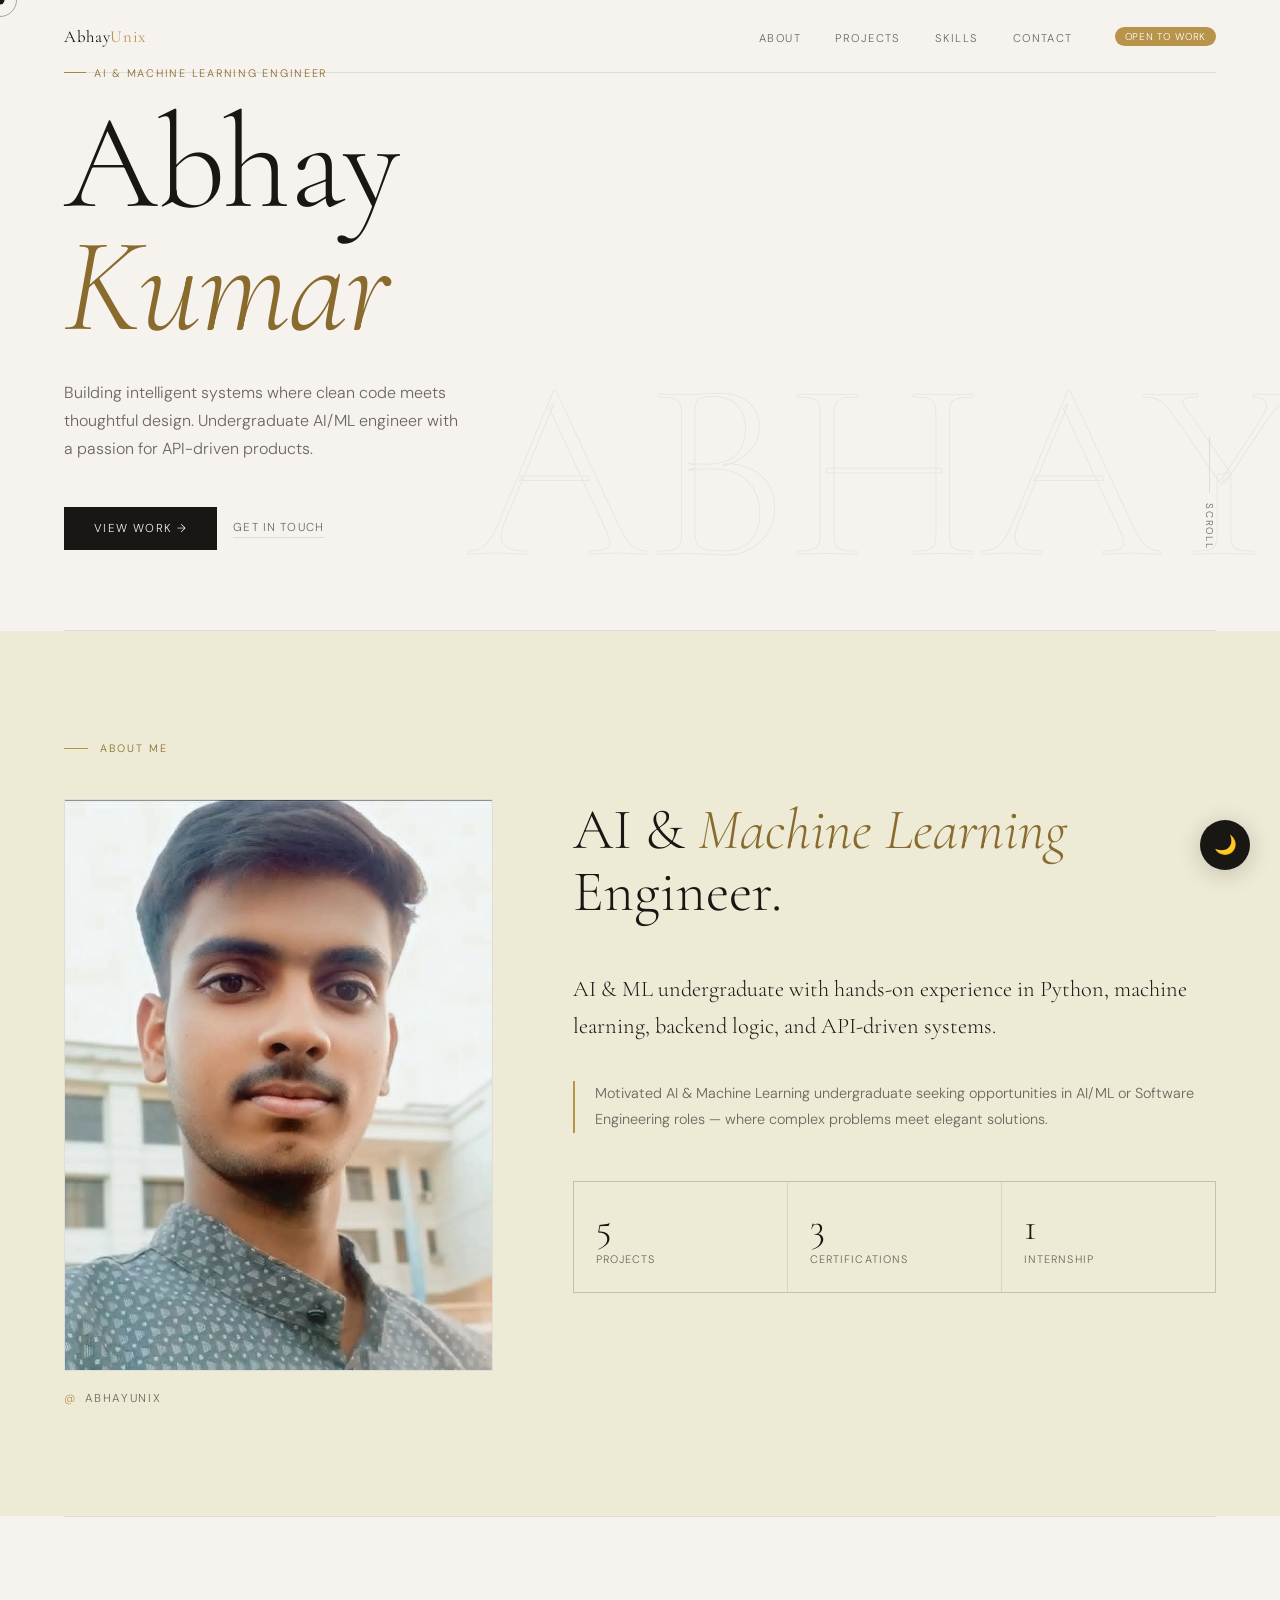
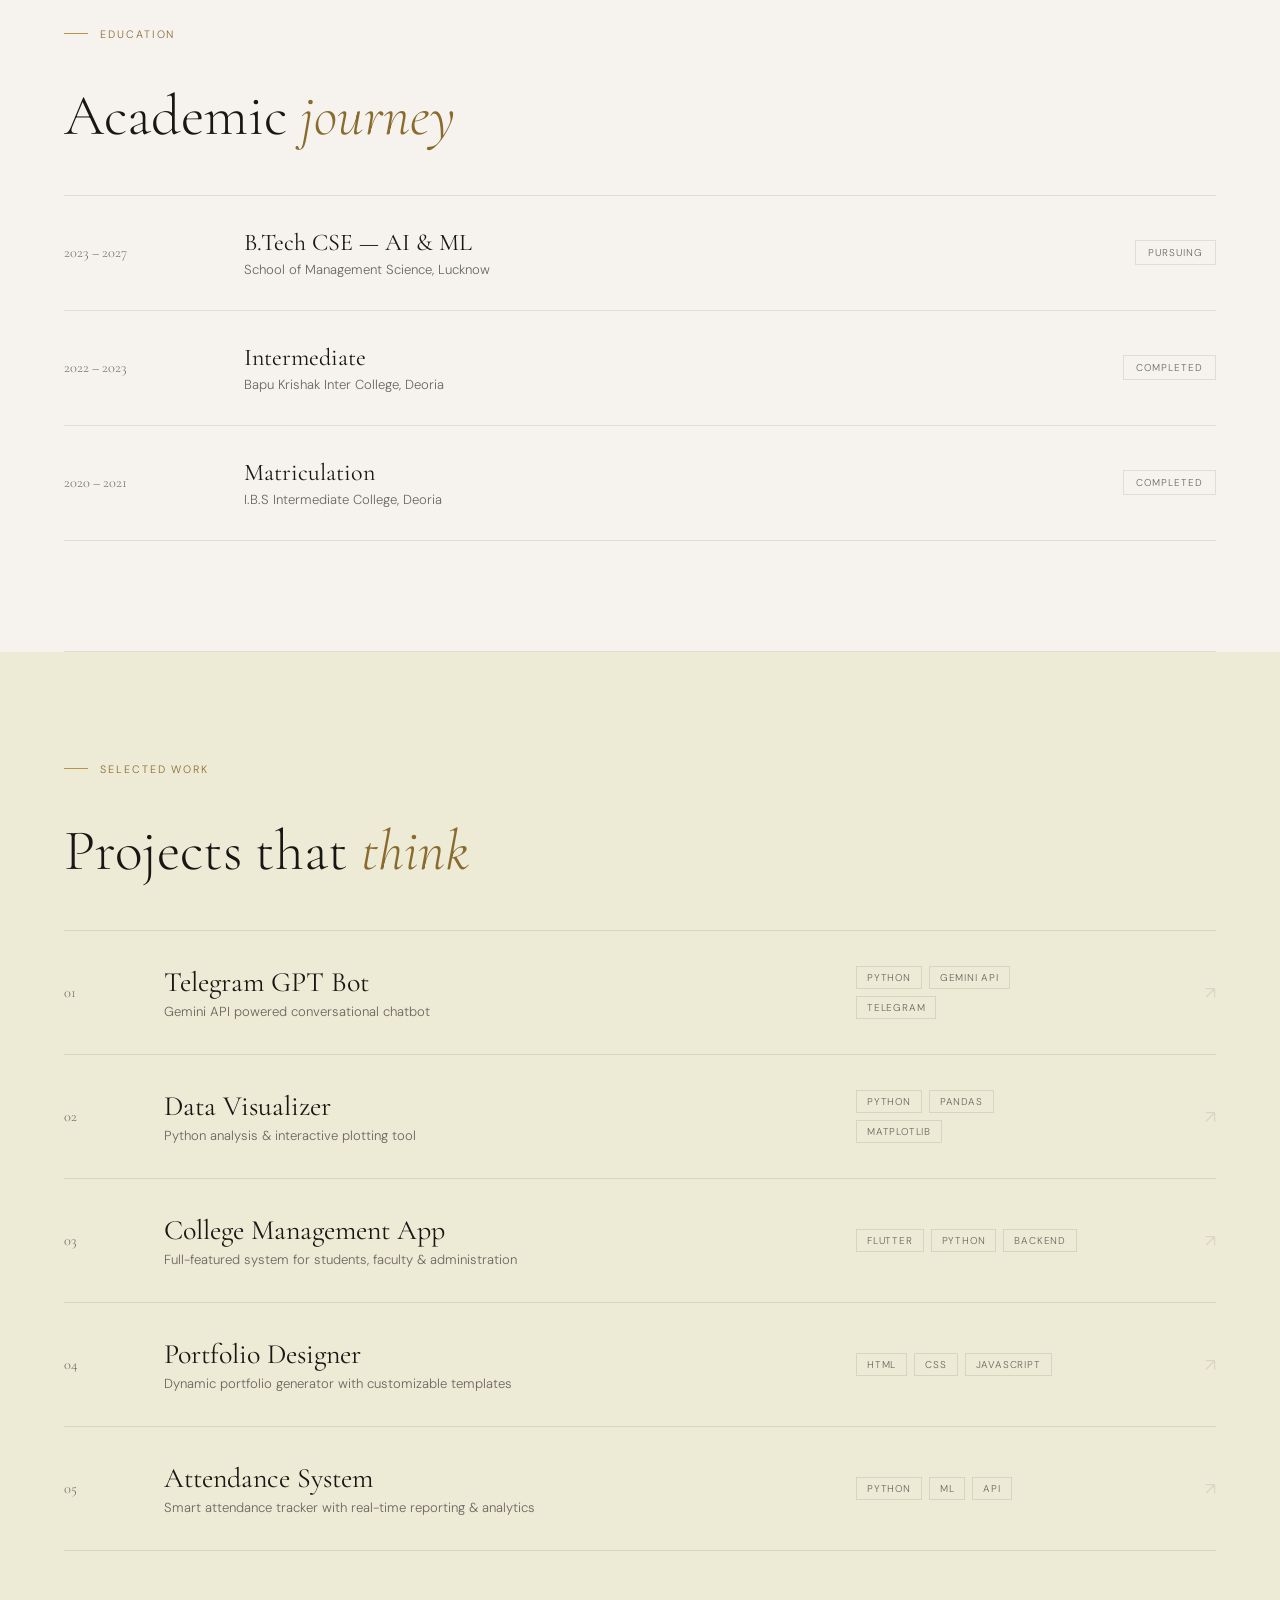
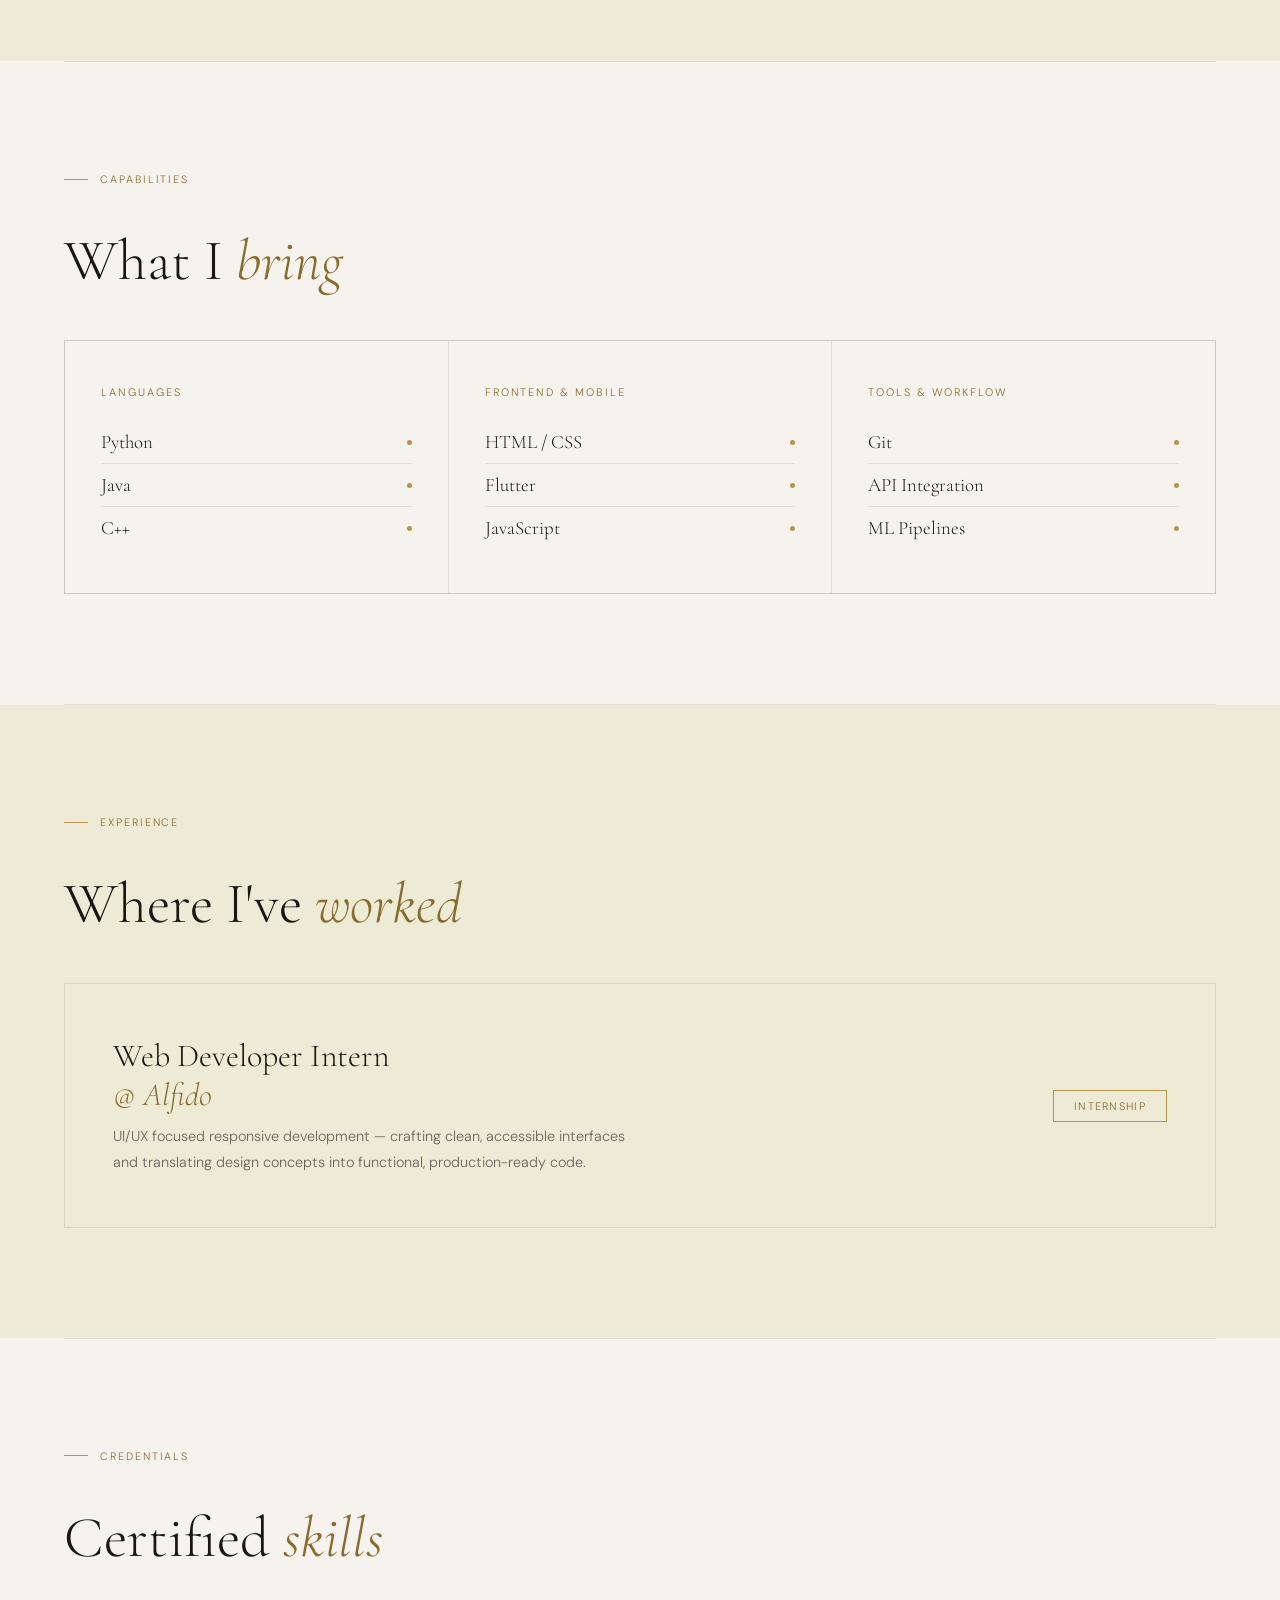
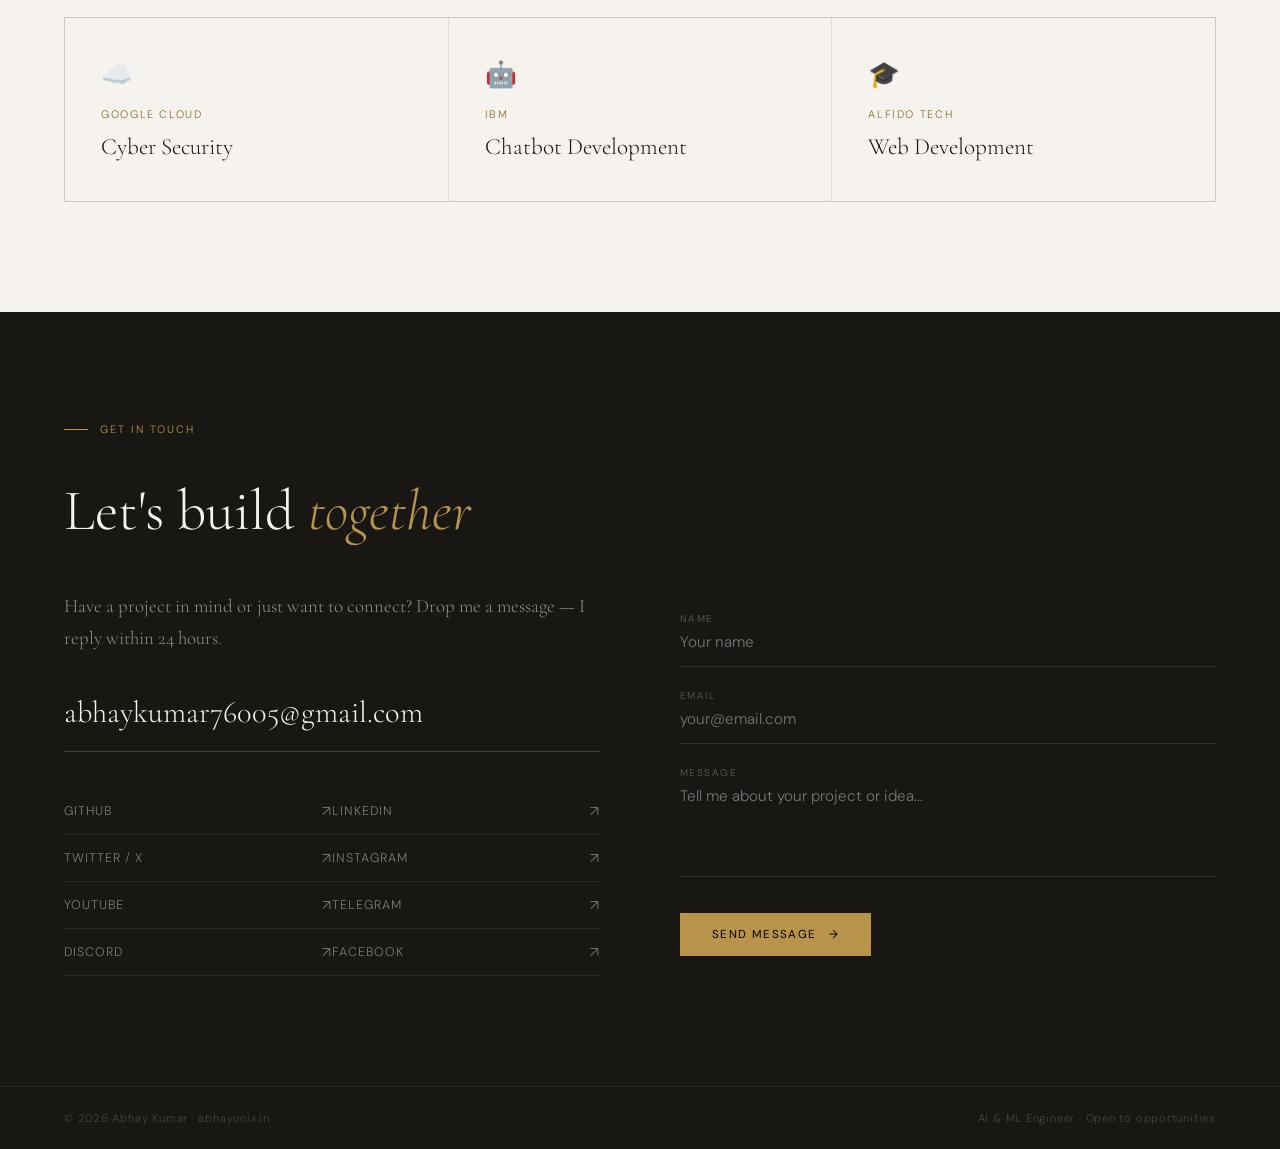
==== index.html @ 1a9608fd "Reduce hero section height from 100vh to 70vh" ====
<!DOCTYPE html>
<html lang="en">
<head>
  <meta charset="UTF-8" />
  <meta name="viewport" content="width=device-width, initial-scale=1.0"/>

  <!-- ── PRIMARY SEO ── -->
  <title>Abhayunix | Abhay Kumar – AI & Machine Learning Engineer</title>
  <meta name="description" content="Abhayunix is the official portfolio of Abhay Kumar, an AI & Machine Learning Engineer. Explore projects, skills, certifications, and social profiles." />
  <meta name="keywords" content="Abhayunix, Abhay Kumar, AI Engineer, Machine Learning, Portfolio, Developer, Python, Flutter, SMS Lucknow" />
  <meta name="author" content="Abhay Kumar" />
  <link rel="canonical" href="https://abhayunix.in/" />
  <meta name="robots" content="index, follow" />

  <!-- ── OPEN GRAPH ── -->
  <meta property="og:title" content="Abhayunix | Abhay Kumar – AI & ML Engineer" />
  <meta property="og:description" content="Official portfolio of Abhay Kumar (abhayunix) — AI & ML undergraduate building intelligent, API-driven systems." />
  <meta property="og:url" content="https://abhayunix.in/" />
  <meta property="og:type" content="website" />
  <meta property="og:image" content="https://abhayunix.in/abhayunix.jpg" />
  <meta property="og:image:alt" content="Abhay Kumar – AI & ML Engineer" />
  <meta property="og:site_name" content="Abhayunix" />
  <meta property="og:locale" content="en_IN" />

  <!-- ── TWITTER CARD ── -->
  <meta name="twitter:card" content="summary_large_image" />
  <meta name="twitter:site" content="@abhayunix" />
  <meta name="twitter:creator" content="@abhayunix" />
  <meta name="twitter:title" content="Abhayunix | Abhay Kumar – AI & ML Engineer" />
  <meta name="twitter:description" content="AI & Machine Learning Engineer | Developer | Student at SMS Lucknow" />
  <meta name="twitter:image" content="https://abhayunix.in/abhayunix.jpg" />

  <!-- ── SCHEMA.ORG ── -->
  <script type="application/ld+json">
  [
    {
      "@context": "https://schema.org",
      "@type": "Person",
      "name": "Abhay Kumar",
      "alternateName": "AbhayUnix",
      "url": "https://abhayunix.in/",
      "image": "https://abhayunix.in/abhayunix.jpg",
      "email": "abhaykumar76005@gmail.com",
      "jobTitle": "AI & Machine Learning Engineer",
      "description": "AI & ML undergraduate with hands-on experience in Python, machine learning, backend logic, and API-driven systems.",
      "alumniOf": {
        "@type": "CollegeOrUniversity",
        "name": "School of Management Sciences, Lucknow",
        "alternateName": "SMS Lucknow"
      },
      "knowsAbout": ["Python", "Machine Learning", "Flutter", "API Integration", "Data Visualization", "Git"],
      "sameAs": [
        "https://github.com/abhayunix",
        "https://www.linkedin.com/in/abhayunix",
        "https://www.instagram.com/abhayunix",
        "https://x.com/abhayunix",
        "https://t.me/abhayunix",
        "https://youtube.com/@abhayunix",
        "https://discord.gg/abhayunix",
        "https://www.facebook.com/abhayunix"
      ]
    },
    {
      "@context": "https://schema.org",
      "@type": "WebSite",
      "name": "Abhayunix",
      "url": "https://abhayunix.in/",
      "description": "Official portfolio of Abhay Kumar — AI & Machine Learning Engineer",
      "author": {
        "@type": "Person",
        "name": "Abhay Kumar"
      }
    }
  ]
  </script>

  <link rel="preconnect" href="https://fonts.googleapis.com">
  <link href="https://fonts.googleapis.com/css2?family=Cormorant+Garamond:ital,wght@0,300;0,400;0,600;1,300;1,400&family=DM+Sans:opsz,wght@9..40,300;9..40,400;9..40,500&display=swap" rel="stylesheet">
    <style>
    *, *::before, *::after { margin: 0; padding: 0; box-sizing: border-box; }

    /* ══════════════════════════════
       LIGHT THEME (default)
    ══════════════════════════════ */
    :root {
      --bg:      #F6F3EF;
      --bg2:     #EDEAD5;
      --ink:     #191714;
      --soft:    #6B6660;
      --accent:  #B8934A;
      --accent2: #8A6B2E;
      --line:    rgba(25,23,20,0.1);
      --serif:   'Cormorant Garamond', Georgia, serif;
      --sans:    'DM Sans', sans-serif;
      --nav-scrolled: rgba(246,243,239,.9);
      --contact-bg: #191714;
      --contact-text: #F6F3EF;
      --contact-muted: rgba(246,243,239,.55);
      --contact-border: rgba(246,243,239,.18);
      --contact-social: rgba(246,243,239,.45);
    }

    /* ══════════════════════════════
       DARK THEME
    ══════════════════════════════ */
    body.dark {
      --bg:      #0E0C09;
      --bg2:     #141209;
      --ink:     #F0EAD6;
      --soft:    #8A8070;
      --accent:  #C9A84C;
      --accent2: #E4C26E;
      --line:    rgba(201,168,76,0.13);
      --nav-scrolled: rgba(14,12,9,.92);
      --contact-bg: #0A0906;
      --contact-text: #F0EAD6;
      --contact-muted: rgba(240,234,214,.5);
      --contact-border: rgba(201,168,76,.2);
      --contact-social: rgba(240,234,214,.4);
    }

    html { scroll-behavior: smooth; }
    body {
      background: var(--bg);
      color: var(--ink);
      font-family: var(--sans);
      font-weight: 300;
      overflow-x: hidden;
      cursor: none;
      transition: background .5s, color .4s;
    }

    /* ── CURSOR ── */
    #cur  { position:fixed; width:9px; height:9px; background:var(--ink); border-radius:50%; pointer-events:none; z-index:9999; transform:translate(-50%,-50%); transition:width .25s,height .25s,background .25s; }
    #curR { position:fixed; width:34px; height:34px; border:1px solid var(--ink); border-radius:50%; pointer-events:none; z-index:9998; transform:translate(-50%,-50%); transition:width .2s,height .2s,opacity .2s,border-color .2s; opacity:.35; }
    #cur.h  { width:5px; height:5px; background:var(--accent); }
    #curR.h { width:50px; height:50px; opacity:.15; border-color:var(--accent); }

    /* ── THEME TOGGLE ── */
    #theme-btn {
      position: fixed; bottom: 30px; right: 30px; z-index: 1000;
      width: 50px; height: 50px; border-radius: 50%;
      background: var(--ink); color: var(--bg);
      border: none; cursor: none;
      display: flex; align-items: center; justify-content: center;
      font-size: 1.15rem;
      box-shadow: 0 4px 24px rgba(0,0,0,.18);
      transition: background .4s, color .4s, transform .2s;
    }
    #theme-btn:hover { transform: scale(1.12); }

    /* ── NAV ── */
    nav {
      position: fixed; inset: 0 0 auto 0; z-index: 200;
      display: flex; justify-content: space-between; align-items: center;
      padding: 26px 64px;
      transition: background .3s, backdrop-filter .3s;
    }
    nav.scrolled { background: var(--nav-scrolled); backdrop-filter: blur(14px); }
    nav::after { content:''; position:absolute; bottom:0; left:64px; right:64px; height:1px; background:var(--line); transition: background .4s; }
    .nav-logo { font-family:var(--serif); font-size:1.05rem; font-weight:400; letter-spacing:.04em; text-decoration:none; color:var(--ink); transition: color .4s; }
    .nav-logo span { color:var(--accent); }
    .nav-links { display:flex; gap:34px; list-style:none; align-items:center; }
    .nav-links a { font-size:.7rem; letter-spacing:.13em; text-transform:uppercase; text-decoration:none; color:var(--soft); transition:color .2s; }
    .nav-links a:hover { color:var(--ink); }
    .nav-badge { font-size:.62rem; background:var(--accent); color:#fff; padding:3px 10px; border-radius:20px; letter-spacing:.06em; text-transform:uppercase; margin-left:8px; }

    /* ── HERO ── */
    #hero {
      min-height: 70vh;
      display: flex; flex-direction: column; justify-content: flex-end;
      padding: 0 64px 80px;
      position: relative; overflow: hidden;
    }
    .hero-bg-text {
      position: absolute; right: -20px; bottom: 30px;
      font-family: var(--serif); font-size: clamp(8rem, 20vw, 18rem);
      font-weight: 300; color: transparent;
      -webkit-text-stroke: 1px rgba(25,23,20,.05);
      pointer-events: none; user-select: none; line-height: 1; white-space: nowrap;
      transition: -webkit-text-stroke-color .4s;
    }
    body.dark .hero-bg-text { -webkit-text-stroke: 1px rgba(201,168,76,.07); }
    .hero-chip {
      display: inline-flex; align-items: center; gap: 8px;
      font-size: .68rem; letter-spacing: .16em; text-transform: uppercase;
      color: var(--accent2); margin-bottom: 22px;
      opacity:0; animation: up .7s .1s forwards;
    }
    .hero-chip::before { content:''; width:22px; height:1px; background:var(--accent); }
    h1.hero-name {
      font-family: var(--serif);
      font-size: clamp(4rem, 10.5vw, 9.5rem);
      font-weight: 300; line-height: .92; letter-spacing: -.01em;
      opacity:0; animation: up 1s .3s forwards;
    }
    h1.hero-name em { font-style:italic; color:var(--accent2); }
    .hero-sub {
      margin-top: 30px; font-size: 1rem; color: var(--soft);
      max-width: 400px; line-height: 1.75;
      opacity:0; animation: up .8s .6s forwards;
    }
    .hero-cta {
      margin-top: 44px; display:flex; gap:16px; align-items:center;
      opacity:0; animation: up .8s .8s forwards;
    }
    .btn-primary {
      display:inline-flex; align-items:center; gap:10px;
      background:var(--ink); color:var(--bg);
      font-family:var(--sans); font-size:.72rem; letter-spacing:.12em; text-transform:uppercase;
      padding:14px 30px; text-decoration:none; cursor:none;
      transition:background .25s, color .4s;
    }
    .btn-primary:hover { background:var(--accent2); color:#fff; }
    .btn-ghost {
      font-size:.72rem; letter-spacing:.1em; text-transform:uppercase;
      text-decoration:none; color:var(--soft); border-bottom:1px solid var(--line);
      padding-bottom:2px; cursor:none; transition:color .2s, border-color .2s;
    }
    .btn-ghost:hover { color:var(--ink); border-color:var(--ink); }
    .hero-scroll {
      position:absolute; right:64px; bottom:80px;
      display:flex; flex-direction:column; align-items:center; gap:10px;
      opacity:0; animation: up .7s 1.1s forwards;
    }
    .hero-scroll span { font-size:.62rem; letter-spacing:.18em; text-transform:uppercase; color:var(--soft); writing-mode:vertical-rl; }
    .sline { width:1px; height:56px; background:var(--line); position:relative; overflow:hidden; }
    .sline::after { content:''; position:absolute; top:-100%; left:0; width:1px; height:100%; background:var(--accent); animation: drop 1.8s 1.4s ease-in-out infinite; }

    @keyframes drop { 0%{top:-100%} 100%{top:100%} }
    @keyframes up { from{opacity:0;transform:translateY(22px)} to{opacity:1;transform:translateY(0)} }

    /* ── SECTION BASE ── */
    section { padding: 110px 64px; transition: background .5s; }
    .divider { height:1px; background:var(--line); margin:0 64px; transition: background .4s; }
    .stag {
      font-size:.67rem; letter-spacing:.18em; text-transform:uppercase;
      color:var(--accent2); margin-bottom:44px;
      display:flex; align-items:center; gap:12px;
    }
    .stag::before { content:''; width:24px; height:1px; background:var(--accent); flex-shrink:0; }
    .sh {
      font-family:var(--serif);
      font-size:clamp(2.4rem,4.5vw,3.8rem);
      font-weight:300; line-height:1.08; margin-bottom:48px;
    }
    .sh em { font-style:italic; color:var(--accent2); }

    /* ── ABOUT ── */
    #about { background:var(--bg2); }
    .about-grid { display:grid; grid-template-columns:1fr 1.5fr; gap:80px; align-items:start; }
    .about-left { position:sticky; top:110px; }
    .avatar-box {
      width:100%; aspect-ratio:3/4;
      background:var(--bg); border:1px solid var(--line);
      display:flex; align-items:center; justify-content:center; flex-direction:column; gap:10px;
      position:relative; overflow:hidden; transition: background .5s, border-color .4s;
    }
    .avatar-box img { width:100%; height:100%; object-fit:cover; position:absolute; inset:0; }
    .avatar-init { font-family:var(--serif); font-size:5.5rem; font-weight:300; color:var(--accent); line-height:1; }
    .avatar-hint { font-size:.62rem; letter-spacing:.1em; text-transform:uppercase; color:var(--soft); }
    .about-handle { margin-top:20px; font-size:.72rem; letter-spacing:.14em; text-transform:uppercase; color:var(--soft); display:flex; align-items:center; gap:8px; }
    .about-handle::before { content:'@'; color:var(--accent); }
    .about-bio { font-family:var(--serif); font-size:1.4rem; font-weight:300; line-height:1.65; margin-bottom:36px; }
    .about-obj { font-size:.9rem; line-height:1.8; color:var(--soft); margin-bottom:48px; border-left:2px solid var(--accent); padding-left:20px; }
    .about-stats { display:grid; grid-template-columns:repeat(3,1fr); gap:1px; background:var(--line); border:1px solid var(--line); }
    .stat { background:var(--bg2); padding:26px 22px; transition: background .5s; }
    .stat-n { font-family:var(--serif); font-size:2.4rem; font-weight:300; line-height:1; }
    .stat-l { font-size:.68rem; letter-spacing:.1em; text-transform:uppercase; color:var(--soft); margin-top:5px; }

    /* ── EDUCATION ── */
    #education { background:var(--bg); }
    .edu-list { display:flex; flex-direction:column; }
    .edu-item { display:grid; grid-template-columns:140px 1fr auto; gap:40px; padding:32px 0; border-bottom:1px solid var(--line); align-items:center; }
    .edu-item:first-child { border-top:1px solid var(--line); }
    .edu-year { font-family:var(--serif); font-size:.9rem; color:var(--soft); }
    .edu-name { font-family:var(--serif); font-size:1.5rem; font-weight:400; }
    .edu-inst { font-size:.82rem; color:var(--soft); margin-top:4px; }
    .edu-badge { font-size:.62rem; letter-spacing:.1em; text-transform:uppercase; border:1px solid var(--line); padding:5px 12px; color:var(--soft); white-space:nowrap; }

    /* ── PROJECTS ── */
    #projects { background:var(--bg2); }
    .proj-list { display:flex; flex-direction:column; }
    .proj-item {
      display:grid; grid-template-columns:60px 1fr 230px 90px;
      gap:40px; padding:34px 0; border-bottom:1px solid var(--line);
      align-items:center; text-decoration:none; color:var(--ink); cursor:none;
      transition: color .4s;
    }
    .proj-item:first-child { border-top:1px solid var(--line); }
    .proj-num { font-family:var(--serif); font-size:.9rem; color:var(--soft); }
    .proj-name { font-family:var(--serif); font-size:1.75rem; font-weight:400; transition:color .2s; }
    .proj-desc { font-size:.82rem; color:var(--soft); margin-top:4px; }
    .proj-tags { display:flex; gap:7px; flex-wrap:wrap; }
    .ptag { font-size:.62rem; letter-spacing:.08em; text-transform:uppercase; border:1px solid var(--line); padding:4px 10px; color:var(--soft); transition: border-color .4s; }
    .proj-arrow { text-align:right; font-size:1.1rem; color:var(--line); transition:color .25s, transform .25s; }
    .proj-item:hover .proj-name { color:var(--accent2); }
    .proj-item:hover .proj-arrow { color:var(--accent); transform:translate(4px,-4px); }

    /* ── SKILLS ── */
    #skills { background:var(--bg); }
    .skills-wrap { display:grid; grid-template-columns:repeat(3,1fr); gap:1px; background:var(--line); border:1px solid var(--line); }
    .sg { background:var(--bg); padding:44px 36px; transition: background .5s; }
    .sg-title { font-size:.68rem; letter-spacing:.18em; text-transform:uppercase; color:var(--accent2); margin-bottom:22px; }
    .sg-list { list-style:none; }
    .sg-list li { font-family:var(--serif); font-size:1.18rem; font-weight:300; padding:10px 0; border-bottom:1px solid var(--line); display:flex; justify-content:space-between; align-items:center; transition:color .2s; }
    .sg-list li:last-child { border-bottom:none; }
    .sg-list li:hover { color:var(--accent2); }
    .dot { width:5px; height:5px; background:var(--accent); border-radius:50%; flex-shrink:0; }

    /* ── INTERNSHIP ── */
    #internship { background:var(--bg2); }
    .intern-card { border:1px solid var(--line); padding:52px 48px; display:grid; grid-template-columns:1fr auto; gap:40px; align-items:center; transition: border-color .4s; }
    .intern-role { font-family:var(--serif); font-size:2rem; font-weight:300; margin-bottom:10px; }
    .intern-role em { font-style:italic; color:var(--accent2); }
    .intern-desc { font-size:.9rem; color:var(--soft); line-height:1.75; max-width:520px; }
    .intern-tag { font-size:.68rem; letter-spacing:.12em; text-transform:uppercase; border:1px solid var(--accent); color:var(--accent2); padding:8px 20px; white-space:nowrap; }

    /* ── CERTIFICATIONS ── */
    #certs { background:var(--bg); }
    .certs-grid { display:grid; grid-template-columns:repeat(3,1fr); gap:1px; background:var(--line); border:1px solid var(--line); }
    .cert-card { background:var(--bg); padding:40px 36px; transition: background .5s; }
    .cert-issuer { font-size:.68rem; letter-spacing:.15em; text-transform:uppercase; color:var(--accent2); margin-bottom:12px; }
    .cert-title { font-family:var(--serif); font-size:1.45rem; font-weight:300; }
    .cert-icon { font-size:1.6rem; margin-bottom:16px; }

    /* ── CONTACT ── */
    #contact { background:var(--contact-bg); color:var(--contact-text); transition: background .5s; }
    #contact .stag { color:var(--accent); }
    #contact .stag::before { background:var(--accent); }
    #contact .sh { color:var(--contact-text); }
    #contact .sh em { color:var(--accent); }
    .contact-grid { display:grid; grid-template-columns:1fr 1fr; gap:80px; align-items:start; }
    .contact-intro { font-family:var(--serif); font-size:1.18rem; font-weight:300; line-height:1.7; color:var(--contact-muted); margin-bottom:40px; }
    .contact-email { font-family:var(--serif); font-size:clamp(1.2rem,2.5vw,1.9rem); font-weight:300; color:var(--contact-text); text-decoration:none; display:block; border-bottom:1px solid var(--contact-border); padding-bottom:20px; margin-bottom:36px; transition:color .2s; }
    .contact-email:hover { color:var(--accent); }
    .socials-grid { display:grid; grid-template-columns:1fr 1fr; gap:0; }
    .social-link { display:flex; align-items:center; justify-content:space-between; padding:14px 0; border-bottom:1px solid rgba(255,255,255,.07); text-decoration:none; color:var(--contact-social); font-size:.78rem; letter-spacing:.08em; text-transform:uppercase; transition:color .2s; cursor:none; }
    .social-link:hover { color:var(--accent); }
    .social-link span { font-size:.9rem; }
    .contact-form { display:flex; flex-direction:column; }
    .ff { display:flex; flex-direction:column; border-bottom:1px solid rgba(255,255,255,.1); }
    .ff label { font-size:.62rem; letter-spacing:.15em; text-transform:uppercase; color:rgba(255,255,255,.3); padding-top:22px; margin-bottom:7px; }
    .ff input,.ff textarea { background:transparent; border:none; outline:none; color:var(--contact-text); font-family:var(--sans); font-size:.95rem; font-weight:300; padding-bottom:14px; resize:none; }
    .ff textarea { min-height:90px; }
    .btn-send { margin-top:36px; align-self:flex-start; display:inline-flex; align-items:center; gap:12px; background:var(--accent); color:#000; border:none; padding:14px 32px; font-family:var(--sans); font-size:.72rem; letter-spacing:.12em; text-transform:uppercase; cursor:none; transition:background .25s; }
    .btn-send:hover { background:var(--accent2); color:#fff; }
    .btn-send .arr { transition:transform .2s; }
    .btn-send:hover .arr { transform:translateX(4px); }

    /* ── FOOTER ── */
    footer { background:var(--contact-bg); color:rgba(255,255,255,.2); padding:24px 64px; display:flex; justify-content:space-between; align-items:center; border-top:1px solid rgba(255,255,255,.06); font-size:.7rem; letter-spacing:.07em; transition: background .5s; }
    footer a { color:inherit; text-decoration:none; }
    footer a:hover { color:var(--accent); }

    /* ── REVEAL ── */
    .rv { opacity:0; transform:translateY(26px); transition:opacity .75s ease, transform .75s ease; }
    .rv.vis { opacity:1; transform:none; }
    .d1{transition-delay:.1s;} .d2{transition-delay:.2s;} .d3{transition-delay:.3s;}

    /* ── RESPONSIVE ── */
    @media(max-width:900px){
      nav,section,.divider,footer{padding-left:24px;padding-right:24px;}
      nav::after{left:24px;right:24px;}
      #hero{padding:0 24px 60px;}
      .hero-scroll{right:24px;}
      .about-grid,.contact-grid{grid-template-columns:1fr;gap:40px;}
      .about-left{position:static;}
      .skills-wrap,.certs-grid{grid-template-columns:1fr;}
      .proj-item{grid-template-columns:40px 1fr;}
      .proj-tags,.proj-arrow{display:none;}
      .edu-item{grid-template-columns:1fr;gap:6px;}
      .edu-badge{display:none;}
      .intern-card{grid-template-columns:1fr;}
      .socials-grid{grid-template-columns:1fr;}
      footer{flex-direction:column;gap:6px;text-align:center;}
      #theme-btn{bottom:16px;right:16px;}
    }
  </style>
</head>
<body>

<div id="cur"></div>
<div id="curR"></div>

<!-- THEME TOGGLE -->
<button id="theme-btn" title="Toggle theme">🌙</button>

<!-- NAV -->
<nav id="nav">
  <a href="#hero" class="nav-logo">Abhay<span>Unix</span></a>
  <ul class="nav-links">
    <li><a href="#about">About</a></li>
    <li><a href="#projects">Projects</a></li>
    <li><a href="#skills">Skills</a></li>
    <li><a href="#contact">Contact</a></li>
    <span class="nav-badge">Open to work</span>
  </ul>
</nav>

<!-- HERO -->
<section id="hero">
  <div class="hero-bg-text">ABHAY</div>
  <p class="hero-chip">AI & Machine Learning Engineer</p>
  <h1 class="hero-name">Abhay<br><em>Kumar</em></h1>
  <p class="hero-sub">Building intelligent systems where clean code meets thoughtful design. Undergraduate AI/ML engineer with a passion for API-driven products.</p>
  <div class="hero-cta">
    <a href="#projects" class="btn-primary">View Work →</a>
    <a href="#contact" class="btn-ghost">Get in touch</a>
  </div>
  <div class="hero-scroll">
    <div class="sline"></div>
    <span>Scroll</span>
  </div>
</section>

<div class="divider"></div>

<!-- ABOUT -->
<section id="about">
  <div class="stag">About me</div>
  <div class="about-grid">
    <div class="about-left rv">
      <div class="avatar-box">
        <img src="abhayunix.jpg" alt="Abhay Kumar" onerror="this.style.display='none'">
        <span class="avatar-init">AK</span>
        <span class="avatar-hint">abhayunix</span>
      </div>
      <p class="about-handle">abhayunix</p>
    </div>
    <div>
      <div class="sh rv">AI & <em>Machine Learning</em> Engineer.</div>
      <p class="about-bio rv d1">AI & ML undergraduate with hands-on experience in Python, machine learning, backend logic, and API-driven systems.</p>
      <p class="about-obj rv d2">Motivated AI & Machine Learning undergraduate seeking opportunities in AI/ML or Software Engineering roles — where complex problems meet elegant solutions.</p>
      <div class="about-stats rv d3">
        <div class="stat"><div class="stat-n">5</div><div class="stat-l">Projects</div></div>
        <div class="stat"><div class="stat-n">3</div><div class="stat-l">Certifications</div></div>
        <div class="stat"><div class="stat-n">1</div><div class="stat-l">Internship</div></div>
      </div>
    </div>
  </div>
</section>

<div class="divider"></div>

<!-- EDUCATION -->
<section id="education">
  <div class="stag rv">Education</div>
  <div class="sh rv">Academic <em>journey</em></div>
  <div class="edu-list">
    <div class="edu-item rv">
      <span class="edu-year">2023 – 2027</span>
      <div><div class="edu-name">B.Tech CSE — AI & ML</div><div class="edu-inst">School of Management Science, Lucknow</div></div>
      <span class="edu-badge">Pursuing</span>
    </div>
    <div class="edu-item rv d1">
      <span class="edu-year">2022 – 2023</span>
      <div><div class="edu-name">Intermediate</div><div class="edu-inst">Bapu Krishak Inter College, Deoria</div></div>
      <span class="edu-badge">Completed</span>
    </div>
    <div class="edu-item rv d2">
      <span class="edu-year">2020 – 2021</span>
      <div><div class="edu-name">Matriculation</div><div class="edu-inst">I.B.S Intermediate College, Deoria</div></div>
      <span class="edu-badge">Completed</span>
    </div>
  </div>
</section>

<div class="divider"></div>

<!-- PROJECTS -->
<section id="projects">
  <div class="stag rv">Selected work</div>
  <div class="sh rv">Projects that <em>think</em></div>
  <div class="proj-list">

    <a href="https://github.com/abhayunix" target="_blank" class="proj-item rv">
      <span class="proj-num">01</span>
      <div>
        <div class="proj-name">Telegram GPT Bot</div>
        <div class="proj-desc">Gemini API powered conversational chatbot</div>
      </div>
      <div class="proj-tags"><span class="ptag">Python</span><span class="ptag">Gemini API</span><span class="ptag">Telegram</span></div>
      <span class="proj-arrow">↗</span>
    </a>

    <a href="https://github.com/abhayunix" target="_blank" class="proj-item rv d1">
      <span class="proj-num">02</span>
      <div>
        <div class="proj-name">Data Visualizer</div>
        <div class="proj-desc">Python analysis & interactive plotting tool</div>
      </div>
      <div class="proj-tags"><span class="ptag">Python</span><span class="ptag">Pandas</span><span class="ptag">Matplotlib</span></div>
      <span class="proj-arrow">↗</span>
    </a>

    <a href="https://github.com/abhayunix" target="_blank" class="proj-item rv d1">
      <span class="proj-num">03</span>
      <div>
        <div class="proj-name">College Management App</div>
        <div class="proj-desc">Full-featured system for students, faculty & administration</div>
      </div>
      <div class="proj-tags"><span class="ptag">Flutter</span><span class="ptag">Python</span><span class="ptag">Backend</span></div>
      <span class="proj-arrow">↗</span>
    </a>

    <a href="https://github.com/abhayunix" target="_blank" class="proj-item rv d2">
      <span class="proj-num">04</span>
      <div>
        <div class="proj-name">Portfolio Designer</div>
        <div class="proj-desc">Dynamic portfolio generator with customizable templates</div>
      </div>
      <div class="proj-tags"><span class="ptag">HTML</span><span class="ptag">CSS</span><span class="ptag">JavaScript</span></div>
      <span class="proj-arrow">↗</span>
    </a>

    <a href="https://github.com/abhayunix" target="_blank" class="proj-item rv d2">
      <span class="proj-num">05</span>
      <div>
        <div class="proj-name">Attendance System</div>
        <div class="proj-desc">Smart attendance tracker with real-time reporting & analytics</div>
      </div>
      <div class="proj-tags"><span class="ptag">Python</span><span class="ptag">ML</span><span class="ptag">API</span></div>
      <span class="proj-arrow">↗</span>
    </a>

  </div>
</section>

<div class="divider"></div>

<!-- SKILLS -->
<section id="skills">
  <div class="stag rv">Capabilities</div>
  <div class="sh rv">What I <em>bring</em></div>
  <div class="skills-wrap">
    <div class="sg rv">
      <div class="sg-title">Languages</div>
      <ul class="sg-list">
        <li>Python <span class="dot"></span></li>
        <li>Java <span class="dot"></span></li>
        <li>C++ <span class="dot"></span></li>
      </ul>
    </div>
    <div class="sg rv d1">
      <div class="sg-title">Frontend & Mobile</div>
      <ul class="sg-list">
        <li>HTML / CSS <span class="dot"></span></li>
        <li>Flutter <span class="dot"></span></li>
        <li>JavaScript <span class="dot"></span></li>
      </ul>
    </div>
    <div class="sg rv d2">
      <div class="sg-title">Tools & Workflow</div>
      <ul class="sg-list">
        <li>Git <span class="dot"></span></li>
        <li>API Integration <span class="dot"></span></li>
        <li>ML Pipelines <span class="dot"></span></li>
      </ul>
    </div>
  </div>
</section>

<div class="divider"></div>

<!-- INTERNSHIP -->
<section id="internship">
  <div class="stag rv">Experience</div>
  <div class="sh rv">Where I've <em>worked</em></div>
  <div class="intern-card rv">
    <div>
      <div class="intern-role">Web Developer Intern<br><em>@ Alfido</em></div>
      <p class="intern-desc">UI/UX focused responsive development — crafting clean, accessible interfaces and translating design concepts into functional, production-ready code.</p>
    </div>
    <div class="intern-tag">Internship</div>
  </div>
</section>

<div class="divider"></div>

<!-- CERTIFICATIONS -->
<section id="certs">
  <div class="stag rv">Credentials</div>
  <div class="sh rv">Certified <em>skills</em></div>
  <div class="certs-grid">
    <div class="cert-card rv">
      <div class="cert-icon">☁️</div>
      <div class="cert-issuer">Google Cloud</div>
      <div class="cert-title">Cyber Security</div>
    </div>
    <div class="cert-card rv d1">
      <div class="cert-icon">🤖</div>
      <div class="cert-issuer">IBM</div>
      <div class="cert-title">Chatbot Development</div>
    </div>
    <div class="cert-card rv d2">
      <div class="cert-icon">🎓</div>
      <div class="cert-issuer">Alfido Tech</div>
      <div class="cert-title">Web Development</div>
    </div>
  </div>
</section>

<!-- CONTACT -->
<section id="contact">
  <div class="stag rv">Get in touch</div>
  <div class="sh rv">Let's build <em>together</em></div>
  <div class="contact-grid">
    <div>
      <p class="contact-intro rv">Have a project in mind or just want to connect? Drop me a message — I reply within 24 hours.</p>
      <a href="mailto:abhaykumar76005@gmail.com" class="contact-email rv d1">abhaykumar76005@gmail.com</a>
      <div class="socials-grid rv d2">
        <a href="https://github.com/abhayunix" target="_blank" class="social-link">GitHub <span>↗</span></a>
        <a href="https://in.linkedin.com/in/abhayunix" target="_blank" class="social-link">LinkedIn <span>↗</span></a>
        <a href="https://x.com/abhayunix" target="_blank" class="social-link">Twitter / X <span>↗</span></a>
        <a href="https://www.instagram.com/abhayunix" target="_blank" class="social-link">Instagram <span>↗</span></a>
        <a href="https://youtube.com/@abhayunix" target="_blank" class="social-link">YouTube <span>↗</span></a>
        <a href="https://t.me/abhayunix" target="_blank" class="social-link">Telegram <span>↗</span></a>
        <a href="https://discord.gg/abhayunix" target="_blank" class="social-link">Discord <span>↗</span></a>
        <a href="https://www.facebook.com/abhayunix" target="_blank" class="social-link">Facebook <span>↗</span></a>
      </div>
    </div>
    <div class="contact-form rv d1">
      <div class="ff"><label>Name</label><input type="text" placeholder="Your name" /></div>
      <div class="ff"><label>Email</label><input type="email" placeholder="your@email.com" /></div>
      <div class="ff"><label>Message</label><textarea placeholder="Tell me about your project or idea..."></textarea></div>
      <button class="btn-send">Send Message <span class="arr">→</span></button>
    </div>
  </div>
</section>

<footer>
  <span>© 2026 Abhay Kumar · <a href="https://abhayunix.in">abhayunix.in</a></span>
  <span>AI & ML Engineer · Open to opportunities</span>
</footer>

<script>
  // Cursor
  const cur = document.getElementById('cur'), curR = document.getElementById('curR');
  document.addEventListener('mousemove', e => {
    cur.style.left = curR.style.left = e.clientX + 'px';
    cur.style.top  = curR.style.top  = e.clientY + 'px';
  });
  document.querySelectorAll('a,button,input,textarea').forEach(el => {
    el.addEventListener('mouseenter', () => { cur.classList.add('h'); curR.classList.add('h'); });
    el.addEventListener('mouseleave', () => { cur.classList.remove('h'); curR.classList.remove('h'); });
  });

  // Theme toggle
  const btn = document.getElementById('theme-btn');
  if (localStorage.getItem('ak-theme') === 'dark') {
    document.body.classList.add('dark');
    btn.textContent = '☀️';
  }
  btn.addEventListener('click', () => {
    const isDark = document.body.classList.toggle('dark');
    btn.textContent = isDark ? '☀️' : '🌙';
    localStorage.setItem('ak-theme', isDark ? 'dark' : 'light');
  });

  // Nav scroll
  const nav = document.getElementById('nav');
  window.addEventListener('scroll', () => nav.classList.toggle('scrolled', scrollY > 70));

  // Scroll reveal
  const obs = new IntersectionObserver(
    entries => entries.forEach(e => { if (e.isIntersecting) e.target.classList.add('vis'); }),
    { threshold: 0.1 }
  );
  document.querySelectorAll('.rv').forEach(el => obs.observe(el));
</script>
</body>
</html>
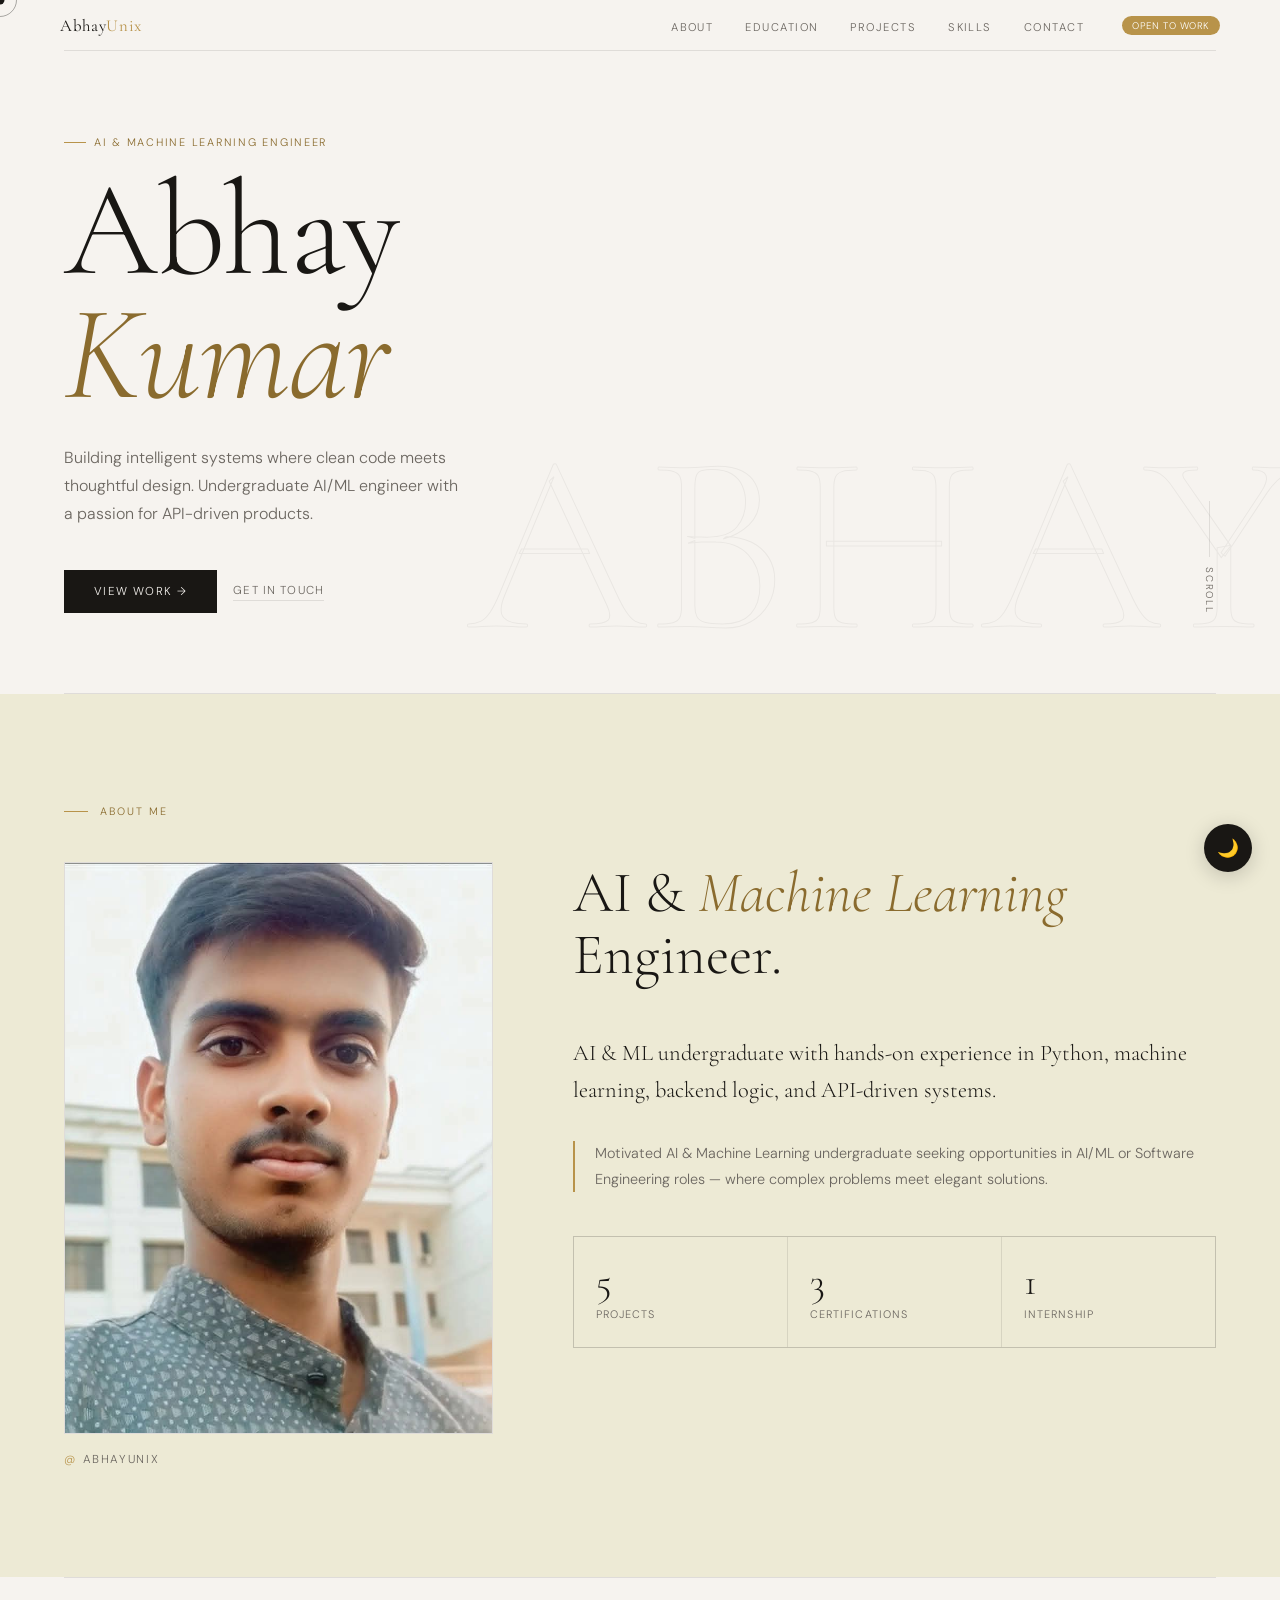
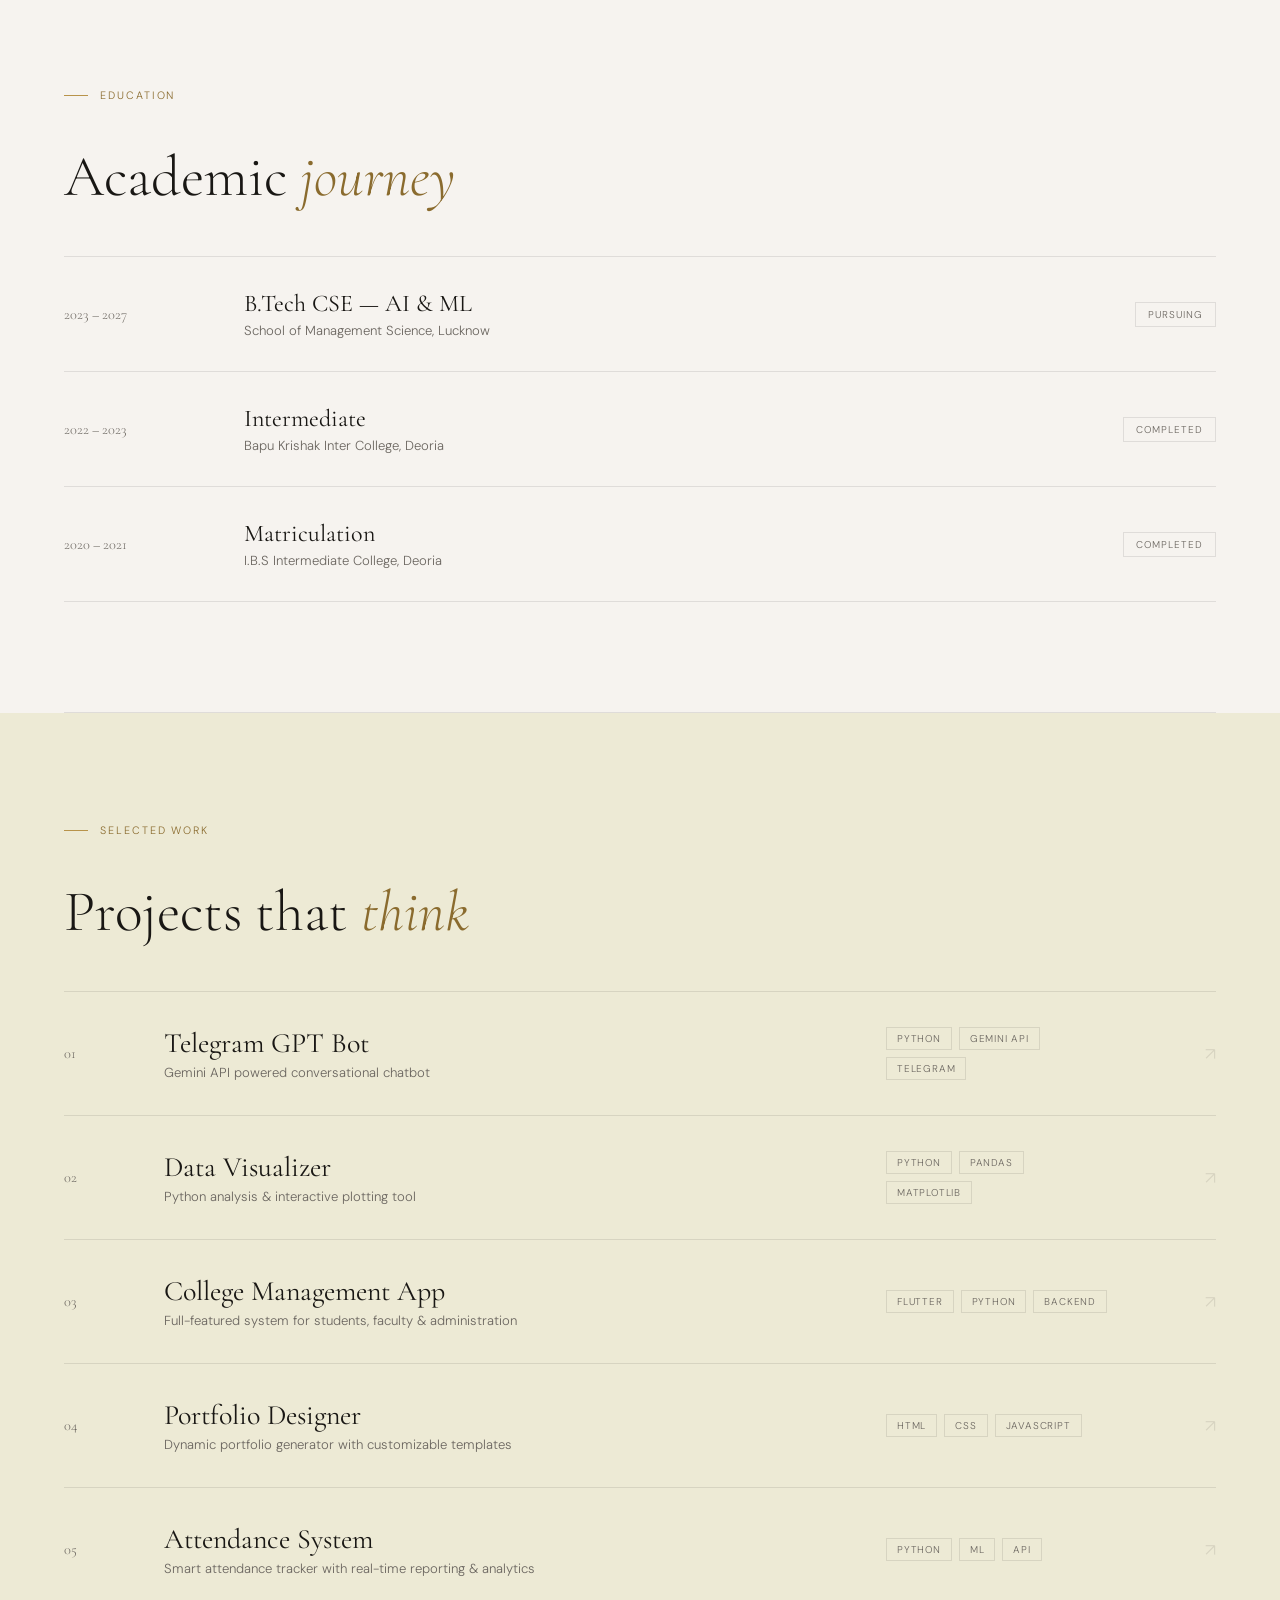
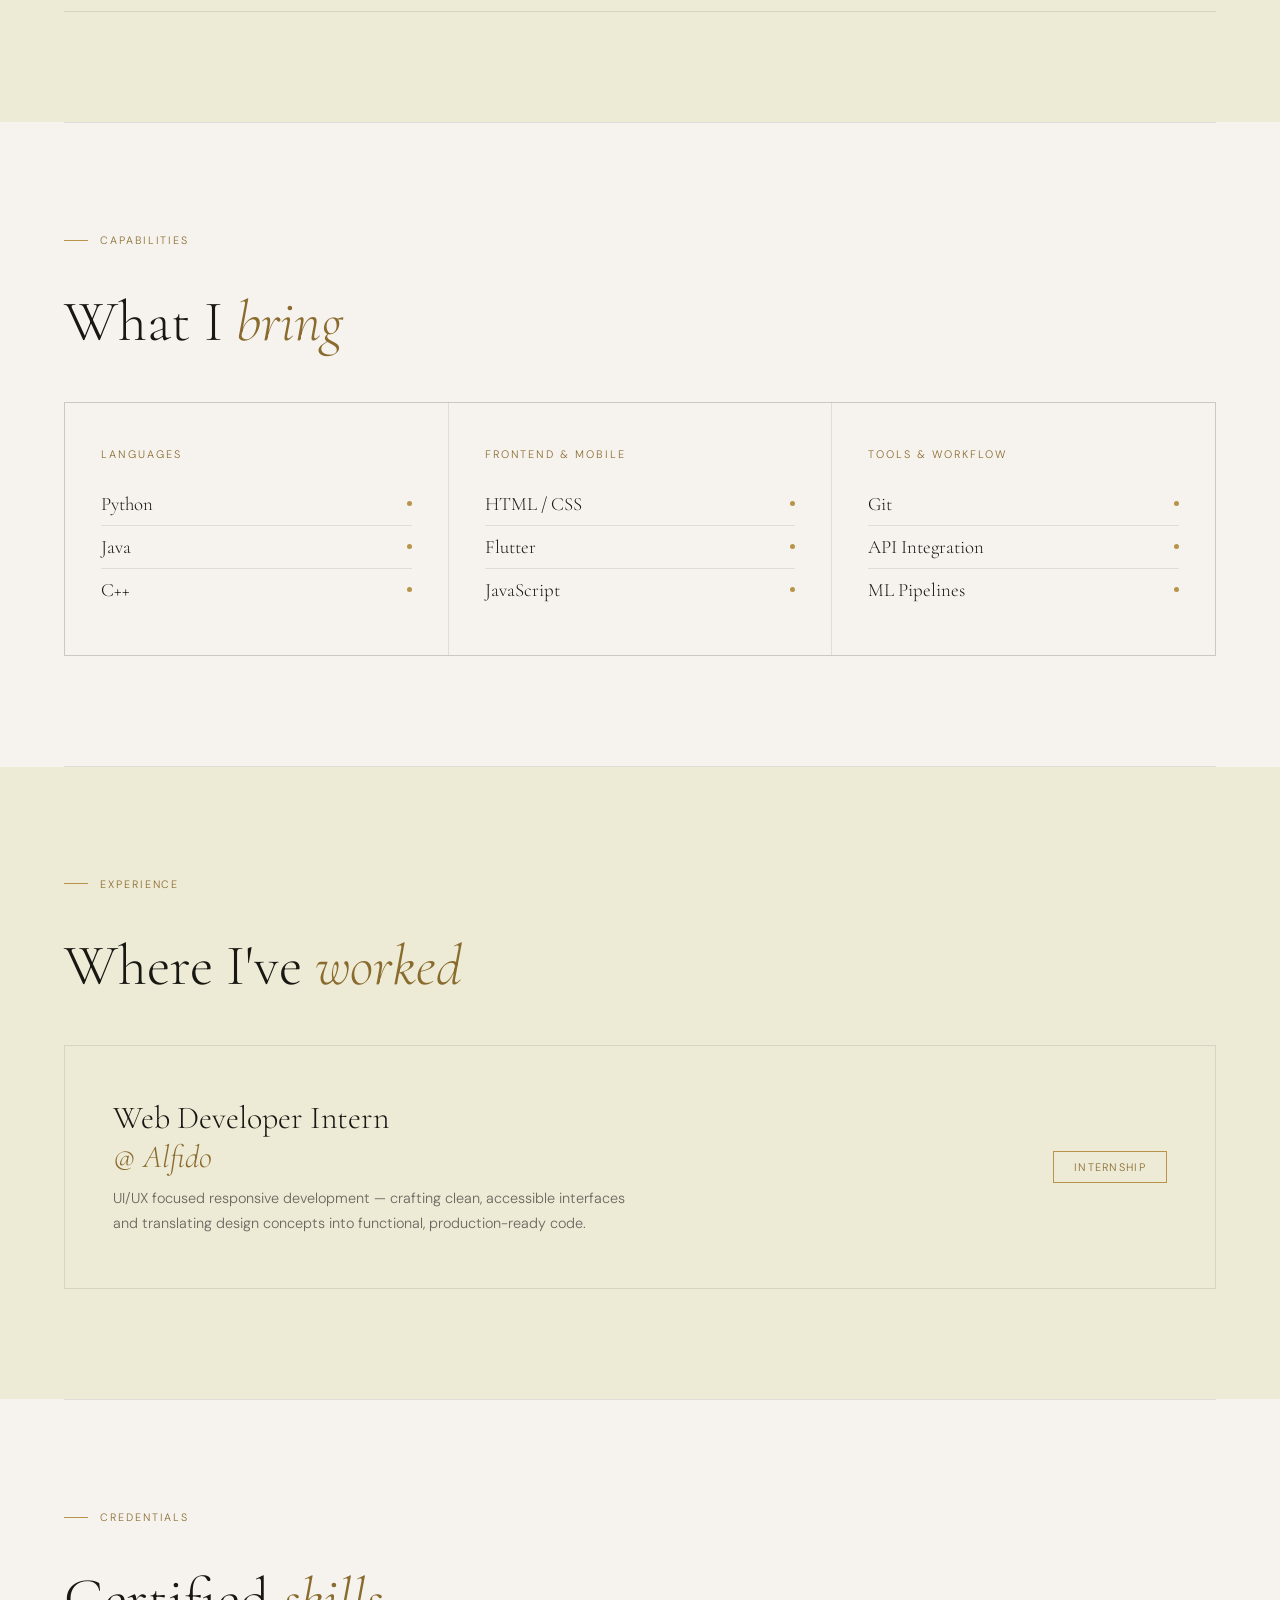
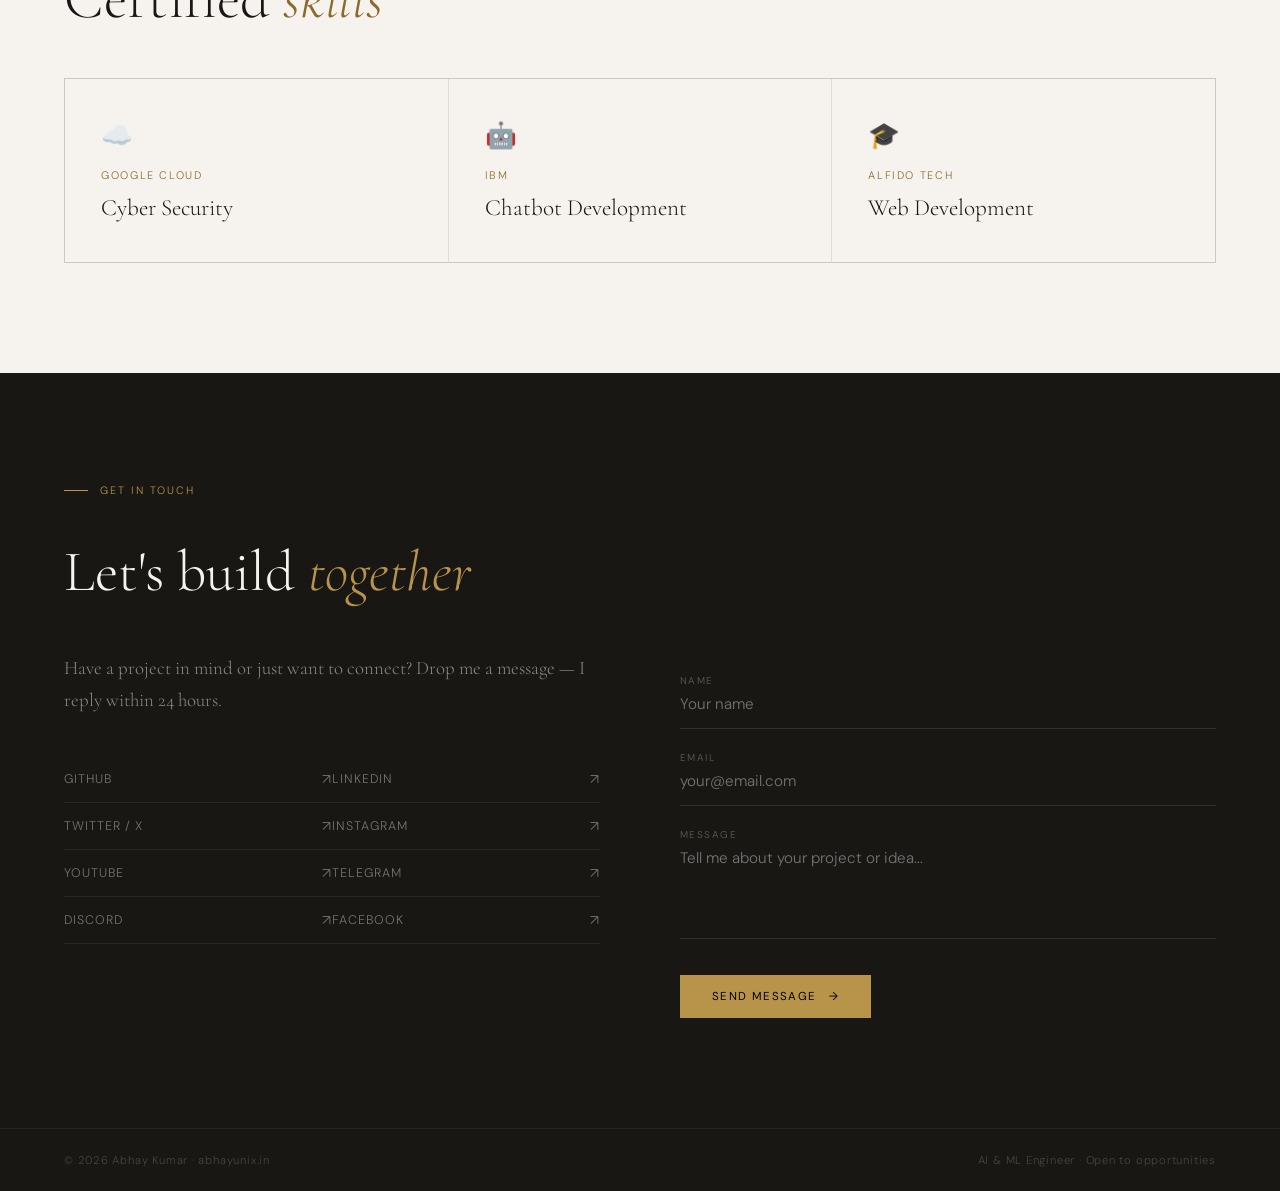
==== commit 434bdb81: "Update index.html" ====
--- a/index.html
+++ b/index.html
@@ -1,396 +1,350 @@
 <!DOCTYPE html>
 <html lang="en">
 <head>
-  <meta charset="UTF-8" />
-  <meta name="viewport" content="width=device-width, initial-scale=1.0"/>
-
-  <!-- ── PRIMARY SEO ── -->
-  <title>Abhayunix | Abhay Kumar – AI & Machine Learning Engineer</title>
-  <meta name="description" content="Abhayunix is the official portfolio of Abhay Kumar, an AI & Machine Learning Engineer. Explore projects, skills, certifications, and social profiles." />
-  <meta name="keywords" content="Abhayunix, Abhay Kumar, AI Engineer, Machine Learning, Portfolio, Developer, Python, Flutter, SMS Lucknow" />
-  <meta name="author" content="Abhay Kumar" />
-  <link rel="canonical" href="https://abhayunix.in/" />
-  <meta name="robots" content="index, follow" />
-
-  <!-- ── OPEN GRAPH ── -->
-  <meta property="og:title" content="Abhayunix | Abhay Kumar – AI & ML Engineer" />
-  <meta property="og:description" content="Official portfolio of Abhay Kumar (abhayunix) — AI & ML undergraduate building intelligent, API-driven systems." />
-  <meta property="og:url" content="https://abhayunix.in/" />
-  <meta property="og:type" content="website" />
-  <meta property="og:image" content="https://abhayunix.in/abhayunix.jpg" />
-  <meta property="og:image:alt" content="Abhay Kumar – AI & ML Engineer" />
-  <meta property="og:site_name" content="Abhayunix" />
-  <meta property="og:locale" content="en_IN" />
-
-  <!-- ── TWITTER CARD ── -->
-  <meta name="twitter:card" content="summary_large_image" />
-  <meta name="twitter:site" content="@abhayunix" />
-  <meta name="twitter:creator" content="@abhayunix" />
-  <meta name="twitter:title" content="Abhayunix | Abhay Kumar – AI & ML Engineer" />
-  <meta name="twitter:description" content="AI & Machine Learning Engineer | Developer | Student at SMS Lucknow" />
-  <meta name="twitter:image" content="https://abhayunix.in/abhayunix.jpg" />
-
-  <!-- ── SCHEMA.ORG ── -->
-  <script type="application/ld+json">
-  [
-    {
-      "@context": "https://schema.org",
-      "@type": "Person",
-      "name": "Abhay Kumar",
-      "alternateName": "AbhayUnix",
-      "url": "https://abhayunix.in/",
-      "image": "https://abhayunix.in/abhayunix.jpg",
-      "email": "abhaykumar76005@gmail.com",
-      "jobTitle": "AI & Machine Learning Engineer",
-      "description": "AI & ML undergraduate with hands-on experience in Python, machine learning, backend logic, and API-driven systems.",
-      "alumniOf": {
-        "@type": "CollegeOrUniversity",
-        "name": "School of Management Sciences, Lucknow",
-        "alternateName": "SMS Lucknow"
-      },
-      "knowsAbout": ["Python", "Machine Learning", "Flutter", "API Integration", "Data Visualization", "Git"],
-      "sameAs": [
-        "https://github.com/abhayunix",
-        "https://www.linkedin.com/in/abhayunix",
-        "https://www.instagram.com/abhayunix",
-        "https://x.com/abhayunix",
-        "https://t.me/abhayunix",
-        "https://youtube.com/@abhayunix",
-        "https://discord.gg/abhayunix",
-        "https://www.facebook.com/abhayunix"
-      ]
-    },
-    {
-      "@context": "https://schema.org",
-      "@type": "WebSite",
-      "name": "Abhayunix",
-      "url": "https://abhayunix.in/",
-      "description": "Official portfolio of Abhay Kumar — AI & Machine Learning Engineer",
-      "author": {
-        "@type": "Person",
-        "name": "Abhay Kumar"
-      }
-    }
-  ]
-  </script>
-
-  <link rel="preconnect" href="https://fonts.googleapis.com">
-  <link href="https://fonts.googleapis.com/css2?family=Cormorant+Garamond:ital,wght@0,300;0,400;0,600;1,300;1,400&family=DM+Sans:opsz,wght@9..40,300;9..40,400;9..40,500&display=swap" rel="stylesheet">
-    <style>
-    *, *::before, *::after { margin: 0; padding: 0; box-sizing: border-box; }
-
-    /* ══════════════════════════════
-       LIGHT THEME (default)
-    ══════════════════════════════ */
-    :root {
-      --bg:      #F6F3EF;
-      --bg2:     #EDEAD5;
-      --ink:     #191714;
-      --soft:    #6B6660;
-      --accent:  #B8934A;
-      --accent2: #8A6B2E;
-      --line:    rgba(25,23,20,0.1);
-      --serif:   'Cormorant Garamond', Georgia, serif;
-      --sans:    'DM Sans', sans-serif;
-      --nav-scrolled: rgba(246,243,239,.9);
-      --contact-bg: #191714;
-      --contact-text: #F6F3EF;
-      --contact-muted: rgba(246,243,239,.55);
-      --contact-border: rgba(246,243,239,.18);
-      --contact-social: rgba(246,243,239,.45);
-    }
-
-    /* ══════════════════════════════
-       DARK THEME
-    ══════════════════════════════ */
-    body.dark {
-      --bg:      #0E0C09;
-      --bg2:     #141209;
-      --ink:     #F0EAD6;
-      --soft:    #8A8070;
-      --accent:  #C9A84C;
-      --accent2: #E4C26E;
-      --line:    rgba(201,168,76,0.13);
-      --nav-scrolled: rgba(14,12,9,.92);
-      --contact-bg: #0A0906;
-      --contact-text: #F0EAD6;
-      --contact-muted: rgba(240,234,214,.5);
-      --contact-border: rgba(201,168,76,.2);
-      --contact-social: rgba(240,234,214,.4);
-    }
-
-    html { scroll-behavior: smooth; }
-    body {
-      background: var(--bg);
-      color: var(--ink);
-      font-family: var(--sans);
-      font-weight: 300;
-      overflow-x: hidden;
-      cursor: none;
-      transition: background .5s, color .4s;
-    }
-
-    /* ── CURSOR ── */
-    #cur  { position:fixed; width:9px; height:9px; background:var(--ink); border-radius:50%; pointer-events:none; z-index:9999; transform:translate(-50%,-50%); transition:width .25s,height .25s,background .25s; }
-    #curR { position:fixed; width:34px; height:34px; border:1px solid var(--ink); border-radius:50%; pointer-events:none; z-index:9998; transform:translate(-50%,-50%); transition:width .2s,height .2s,opacity .2s,border-color .2s; opacity:.35; }
-    #cur.h  { width:5px; height:5px; background:var(--accent); }
-    #curR.h { width:50px; height:50px; opacity:.15; border-color:var(--accent); }
-
-    /* ── THEME TOGGLE ── */
-    #theme-btn {
-      position: fixed; bottom: 30px; right: 30px; z-index: 1000;
-      width: 50px; height: 50px; border-radius: 50%;
-      background: var(--ink); color: var(--bg);
-      border: none; cursor: none;
-      display: flex; align-items: center; justify-content: center;
-      font-size: 1.15rem;
-      box-shadow: 0 4px 24px rgba(0,0,0,.18);
-      transition: background .4s, color .4s, transform .2s;
-    }
-    #theme-btn:hover { transform: scale(1.12); }
-
-    /* ── NAV ── */
-    nav {
-      position: fixed; inset: 0 0 auto 0; z-index: 200;
-      display: flex; justify-content: space-between; align-items: center;
-      padding: 26px 64px;
-      transition: background .3s, backdrop-filter .3s;
-    }
-    nav.scrolled { background: var(--nav-scrolled); backdrop-filter: blur(14px); }
-    nav::after { content:''; position:absolute; bottom:0; left:64px; right:64px; height:1px; background:var(--line); transition: background .4s; }
-    .nav-logo { font-family:var(--serif); font-size:1.05rem; font-weight:400; letter-spacing:.04em; text-decoration:none; color:var(--ink); transition: color .4s; }
-    .nav-logo span { color:var(--accent); }
-    .nav-links { display:flex; gap:34px; list-style:none; align-items:center; }
-    .nav-links a { font-size:.7rem; letter-spacing:.13em; text-transform:uppercase; text-decoration:none; color:var(--soft); transition:color .2s; }
-    .nav-links a:hover { color:var(--ink); }
-    .nav-badge { font-size:.62rem; background:var(--accent); color:#fff; padding:3px 10px; border-radius:20px; letter-spacing:.06em; text-transform:uppercase; margin-left:8px; }
-
-    /* ── HERO ── */
-    #hero {
-      min-height: 70vh;
-      display: flex; flex-direction: column; justify-content: flex-end;
-      padding: 0 64px 80px;
-      position: relative; overflow: hidden;
-    }
-    .hero-bg-text {
-      position: absolute; right: -20px; bottom: 30px;
-      font-family: var(--serif); font-size: clamp(8rem, 20vw, 18rem);
-      font-weight: 300; color: transparent;
-      -webkit-text-stroke: 1px rgba(25,23,20,.05);
-      pointer-events: none; user-select: none; line-height: 1; white-space: nowrap;
-      transition: -webkit-text-stroke-color .4s;
-    }
-    body.dark .hero-bg-text { -webkit-text-stroke: 1px rgba(201,168,76,.07); }
-    .hero-chip {
-      display: inline-flex; align-items: center; gap: 8px;
-      font-size: .68rem; letter-spacing: .16em; text-transform: uppercase;
-      color: var(--accent2); margin-bottom: 22px;
-      opacity:0; animation: up .7s .1s forwards;
-    }
-    .hero-chip::before { content:''; width:22px; height:1px; background:var(--accent); }
-    h1.hero-name {
-      font-family: var(--serif);
-      font-size: clamp(4rem, 10.5vw, 9.5rem);
-      font-weight: 300; line-height: .92; letter-spacing: -.01em;
-      opacity:0; animation: up 1s .3s forwards;
-    }
-    h1.hero-name em { font-style:italic; color:var(--accent2); }
-    .hero-sub {
-      margin-top: 30px; font-size: 1rem; color: var(--soft);
-      max-width: 400px; line-height: 1.75;
-      opacity:0; animation: up .8s .6s forwards;
-    }
-    .hero-cta {
-      margin-top: 44px; display:flex; gap:16px; align-items:center;
-      opacity:0; animation: up .8s .8s forwards;
-    }
-    .btn-primary {
-      display:inline-flex; align-items:center; gap:10px;
-      background:var(--ink); color:var(--bg);
-      font-family:var(--sans); font-size:.72rem; letter-spacing:.12em; text-transform:uppercase;
-      padding:14px 30px; text-decoration:none; cursor:none;
-      transition:background .25s, color .4s;
-    }
-    .btn-primary:hover { background:var(--accent2); color:#fff; }
-    .btn-ghost {
-      font-size:.72rem; letter-spacing:.1em; text-transform:uppercase;
-      text-decoration:none; color:var(--soft); border-bottom:1px solid var(--line);
-      padding-bottom:2px; cursor:none; transition:color .2s, border-color .2s;
-    }
-    .btn-ghost:hover { color:var(--ink); border-color:var(--ink); }
-    .hero-scroll {
-      position:absolute; right:64px; bottom:80px;
-      display:flex; flex-direction:column; align-items:center; gap:10px;
-      opacity:0; animation: up .7s 1.1s forwards;
-    }
-    .hero-scroll span { font-size:.62rem; letter-spacing:.18em; text-transform:uppercase; color:var(--soft); writing-mode:vertical-rl; }
-    .sline { width:1px; height:56px; background:var(--line); position:relative; overflow:hidden; }
-    .sline::after { content:''; position:absolute; top:-100%; left:0; width:1px; height:100%; background:var(--accent); animation: drop 1.8s 1.4s ease-in-out infinite; }
-
-    @keyframes drop { 0%{top:-100%} 100%{top:100%} }
-    @keyframes up { from{opacity:0;transform:translateY(22px)} to{opacity:1;transform:translateY(0)} }
-
-    /* ── SECTION BASE ── */
-    section { padding: 110px 64px; transition: background .5s; }
-    .divider { height:1px; background:var(--line); margin:0 64px; transition: background .4s; }
-    .stag {
-      font-size:.67rem; letter-spacing:.18em; text-transform:uppercase;
-      color:var(--accent2); margin-bottom:44px;
-      display:flex; align-items:center; gap:12px;
-    }
-    .stag::before { content:''; width:24px; height:1px; background:var(--accent); flex-shrink:0; }
-    .sh {
-      font-family:var(--serif);
-      font-size:clamp(2.4rem,4.5vw,3.8rem);
-      font-weight:300; line-height:1.08; margin-bottom:48px;
-    }
-    .sh em { font-style:italic; color:var(--accent2); }
-
-    /* ── ABOUT ── */
-    #about { background:var(--bg2); }
-    .about-grid { display:grid; grid-template-columns:1fr 1.5fr; gap:80px; align-items:start; }
-    .about-left { position:sticky; top:110px; }
-    .avatar-box {
-      width:100%; aspect-ratio:3/4;
-      background:var(--bg); border:1px solid var(--line);
-      display:flex; align-items:center; justify-content:center; flex-direction:column; gap:10px;
-      position:relative; overflow:hidden; transition: background .5s, border-color .4s;
-    }
-    .avatar-box img { width:100%; height:100%; object-fit:cover; position:absolute; inset:0; }
-    .avatar-init { font-family:var(--serif); font-size:5.5rem; font-weight:300; color:var(--accent); line-height:1; }
-    .avatar-hint { font-size:.62rem; letter-spacing:.1em; text-transform:uppercase; color:var(--soft); }
-    .about-handle { margin-top:20px; font-size:.72rem; letter-spacing:.14em; text-transform:uppercase; color:var(--soft); display:flex; align-items:center; gap:8px; }
-    .about-handle::before { content:'@'; color:var(--accent); }
-    .about-bio { font-family:var(--serif); font-size:1.4rem; font-weight:300; line-height:1.65; margin-bottom:36px; }
-    .about-obj { font-size:.9rem; line-height:1.8; color:var(--soft); margin-bottom:48px; border-left:2px solid var(--accent); padding-left:20px; }
-    .about-stats { display:grid; grid-template-columns:repeat(3,1fr); gap:1px; background:var(--line); border:1px solid var(--line); }
-    .stat { background:var(--bg2); padding:26px 22px; transition: background .5s; }
-    .stat-n { font-family:var(--serif); font-size:2.4rem; font-weight:300; line-height:1; }
-    .stat-l { font-size:.68rem; letter-spacing:.1em; text-transform:uppercase; color:var(--soft); margin-top:5px; }
-
-    /* ── EDUCATION ── */
-    #education { background:var(--bg); }
-    .edu-list { display:flex; flex-direction:column; }
-    .edu-item { display:grid; grid-template-columns:140px 1fr auto; gap:40px; padding:32px 0; border-bottom:1px solid var(--line); align-items:center; }
-    .edu-item:first-child { border-top:1px solid var(--line); }
-    .edu-year { font-family:var(--serif); font-size:.9rem; color:var(--soft); }
-    .edu-name { font-family:var(--serif); font-size:1.5rem; font-weight:400; }
-    .edu-inst { font-size:.82rem; color:var(--soft); margin-top:4px; }
-    .edu-badge { font-size:.62rem; letter-spacing:.1em; text-transform:uppercase; border:1px solid var(--line); padding:5px 12px; color:var(--soft); white-space:nowrap; }
-
-    /* ── PROJECTS ── */
-    #projects { background:var(--bg2); }
-    .proj-list { display:flex; flex-direction:column; }
-    .proj-item {
-      display:grid; grid-template-columns:60px 1fr 230px 90px;
-      gap:40px; padding:34px 0; border-bottom:1px solid var(--line);
-      align-items:center; text-decoration:none; color:var(--ink); cursor:none;
-      transition: color .4s;
-    }
-    .proj-item:first-child { border-top:1px solid var(--line); }
-    .proj-num { font-family:var(--serif); font-size:.9rem; color:var(--soft); }
-    .proj-name { font-family:var(--serif); font-size:1.75rem; font-weight:400; transition:color .2s; }
-    .proj-desc { font-size:.82rem; color:var(--soft); margin-top:4px; }
-    .proj-tags { display:flex; gap:7px; flex-wrap:wrap; }
-    .ptag { font-size:.62rem; letter-spacing:.08em; text-transform:uppercase; border:1px solid var(--line); padding:4px 10px; color:var(--soft); transition: border-color .4s; }
-    .proj-arrow { text-align:right; font-size:1.1rem; color:var(--line); transition:color .25s, transform .25s; }
-    .proj-item:hover .proj-name { color:var(--accent2); }
-    .proj-item:hover .proj-arrow { color:var(--accent); transform:translate(4px,-4px); }
-
-    /* ── SKILLS ── */
-    #skills { background:var(--bg); }
-    .skills-wrap { display:grid; grid-template-columns:repeat(3,1fr); gap:1px; background:var(--line); border:1px solid var(--line); }
-    .sg { background:var(--bg); padding:44px 36px; transition: background .5s; }
-    .sg-title { font-size:.68rem; letter-spacing:.18em; text-transform:uppercase; color:var(--accent2); margin-bottom:22px; }
-    .sg-list { list-style:none; }
-    .sg-list li { font-family:var(--serif); font-size:1.18rem; font-weight:300; padding:10px 0; border-bottom:1px solid var(--line); display:flex; justify-content:space-between; align-items:center; transition:color .2s; }
-    .sg-list li:last-child { border-bottom:none; }
-    .sg-list li:hover { color:var(--accent2); }
-    .dot { width:5px; height:5px; background:var(--accent); border-radius:50%; flex-shrink:0; }
-
-    /* ── INTERNSHIP ── */
-    #internship { background:var(--bg2); }
-    .intern-card { border:1px solid var(--line); padding:52px 48px; display:grid; grid-template-columns:1fr auto; gap:40px; align-items:center; transition: border-color .4s; }
-    .intern-role { font-family:var(--serif); font-size:2rem; font-weight:300; margin-bottom:10px; }
-    .intern-role em { font-style:italic; color:var(--accent2); }
-    .intern-desc { font-size:.9rem; color:var(--soft); line-height:1.75; max-width:520px; }
-    .intern-tag { font-size:.68rem; letter-spacing:.12em; text-transform:uppercase; border:1px solid var(--accent); color:var(--accent2); padding:8px 20px; white-space:nowrap; }
-
-    /* ── CERTIFICATIONS ── */
-    #certs { background:var(--bg); }
-    .certs-grid { display:grid; grid-template-columns:repeat(3,1fr); gap:1px; background:var(--line); border:1px solid var(--line); }
-    .cert-card { background:var(--bg); padding:40px 36px; transition: background .5s; }
-    .cert-issuer { font-size:.68rem; letter-spacing:.15em; text-transform:uppercase; color:var(--accent2); margin-bottom:12px; }
-    .cert-title { font-family:var(--serif); font-size:1.45rem; font-weight:300; }
-    .cert-icon { font-size:1.6rem; margin-bottom:16px; }
-
-    /* ── CONTACT ── */
-    #contact { background:var(--contact-bg); color:var(--contact-text); transition: background .5s; }
-    #contact .stag { color:var(--accent); }
-    #contact .stag::before { background:var(--accent); }
-    #contact .sh { color:var(--contact-text); }
-    #contact .sh em { color:var(--accent); }
-    .contact-grid { display:grid; grid-template-columns:1fr 1fr; gap:80px; align-items:start; }
-    .contact-intro { font-family:var(--serif); font-size:1.18rem; font-weight:300; line-height:1.7; color:var(--contact-muted); margin-bottom:40px; }
-    .contact-email { font-family:var(--serif); font-size:clamp(1.2rem,2.5vw,1.9rem); font-weight:300; color:var(--contact-text); text-decoration:none; display:block; border-bottom:1px solid var(--contact-border); padding-bottom:20px; margin-bottom:36px; transition:color .2s; }
-    .contact-email:hover { color:var(--accent); }
-    .socials-grid { display:grid; grid-template-columns:1fr 1fr; gap:0; }
-    .social-link { display:flex; align-items:center; justify-content:space-between; padding:14px 0; border-bottom:1px solid rgba(255,255,255,.07); text-decoration:none; color:var(--contact-social); font-size:.78rem; letter-spacing:.08em; text-transform:uppercase; transition:color .2s; cursor:none; }
-    .social-link:hover { color:var(--accent); }
-    .social-link span { font-size:.9rem; }
-    .contact-form { display:flex; flex-direction:column; }
-    .ff { display:flex; flex-direction:column; border-bottom:1px solid rgba(255,255,255,.1); }
-    .ff label { font-size:.62rem; letter-spacing:.15em; text-transform:uppercase; color:rgba(255,255,255,.3); padding-top:22px; margin-bottom:7px; }
-    .ff input,.ff textarea { background:transparent; border:none; outline:none; color:var(--contact-text); font-family:var(--sans); font-size:.95rem; font-weight:300; padding-bottom:14px; resize:none; }
-    .ff textarea { min-height:90px; }
-    .btn-send { margin-top:36px; align-self:flex-start; display:inline-flex; align-items:center; gap:12px; background:var(--accent); color:#000; border:none; padding:14px 32px; font-family:var(--sans); font-size:.72rem; letter-spacing:.12em; text-transform:uppercase; cursor:none; transition:background .25s; }
-    .btn-send:hover { background:var(--accent2); color:#fff; }
-    .btn-send .arr { transition:transform .2s; }
-    .btn-send:hover .arr { transform:translateX(4px); }
-
-    /* ── FOOTER ── */
-    footer { background:var(--contact-bg); color:rgba(255,255,255,.2); padding:24px 64px; display:flex; justify-content:space-between; align-items:center; border-top:1px solid rgba(255,255,255,.06); font-size:.7rem; letter-spacing:.07em; transition: background .5s; }
-    footer a { color:inherit; text-decoration:none; }
-    footer a:hover { color:var(--accent); }
-
-    /* ── REVEAL ── */
-    .rv { opacity:0; transform:translateY(26px); transition:opacity .75s ease, transform .75s ease; }
-    .rv.vis { opacity:1; transform:none; }
-    .d1{transition-delay:.1s;} .d2{transition-delay:.2s;} .d3{transition-delay:.3s;}
-
-    /* ── RESPONSIVE ── */
-    @media(max-width:900px){
-      nav,section,.divider,footer{padding-left:24px;padding-right:24px;}
-      nav::after{left:24px;right:24px;}
-      #hero{padding:0 24px 60px;}
-      .hero-scroll{right:24px;}
-      .about-grid,.contact-grid{grid-template-columns:1fr;gap:40px;}
-      .about-left{position:static;}
-      .skills-wrap,.certs-grid{grid-template-columns:1fr;}
-      .proj-item{grid-template-columns:40px 1fr;}
-      .proj-tags,.proj-arrow{display:none;}
-      .edu-item{grid-template-columns:1fr;gap:6px;}
-      .edu-badge{display:none;}
-      .intern-card{grid-template-columns:1fr;}
-      .socials-grid{grid-template-columns:1fr;}
-      footer{flex-direction:column;gap:6px;text-align:center;}
-      #theme-btn{bottom:16px;right:16px;}
-    }
-  </style>
+<meta charset="UTF-8"/>
+<meta name="viewport" content="width=device-width, initial-scale=1.0"/>
+
+<!-- SEO -->
+<title>Abhayunix | Abhay Kumar – AI & Machine Learning Engineer</title>
+<meta name="description" content="Official portfolio of Abhay Kumar (abhayunix) — AI & ML undergraduate building intelligent, API-driven systems. Projects, skills, certifications and more."/>
+<meta name="keywords" content="Abhayunix, Abhay Kumar, AI Engineer, Machine Learning, Portfolio, Python, Flutter, SMS Lucknow"/>
+<meta name="author" content="Abhay Kumar"/>
+<link rel="canonical" href="https://abhayunix.in/"/>
+<meta name="robots" content="index, follow"/>
+
+<!-- Open Graph -->
+<meta property="og:title" content="Abhayunix | Abhay Kumar – AI & ML Engineer"/>
+<meta property="og:description" content="Official portfolio of Abhay Kumar — AI & ML undergraduate building intelligent systems."/>
+<meta property="og:url" content="https://abhayunix.in/"/>
+<meta property="og:type" content="website"/>
+<meta property="og:image" content="https://abhayunix.in/abhayunix.jpg"/>
+<meta property="og:site_name" content="Abhayunix"/>
+
+<!-- Twitter Card -->
+<meta name="twitter:card" content="summary_large_image"/>
+<meta name="twitter:site" content="@abhayunix"/>
+<meta name="twitter:creator" content="@abhayunix"/>
+<meta name="twitter:title" content="Abhayunix | Abhay Kumar – AI & ML Engineer"/>
+<meta name="twitter:description" content="AI & Machine Learning Engineer | Developer | Student at SMS Lucknow"/>
+<meta name="twitter:image" content="https://abhayunix.in/abhayunix.jpg"/>
+
+<!-- Schema.org -->
+<script type="application/ld+json">
+{
+  "@context":"https://schema.org",
+  "@type":"Person",
+  "name":"Abhay Kumar",
+  "alternateName":"AbhayUnix",
+  "url":"https://abhayunix.in/",
+  "image":"https://abhayunix.in/abhayunix.jpg",
+  "email":"abhaykumar76005@gmail.com",
+  "jobTitle":"AI & Machine Learning Engineer",
+  "alumniOf":{"@type":"CollegeOrUniversity","name":"School of Management Sciences, Lucknow"},
+  "knowsAbout":["Python","Machine Learning","Flutter","API Integration","Git","Data Visualization"],
+  "sameAs":["https://github.com/abhayunix","https://www.linkedin.com/in/abhayunix","https://www.instagram.com/abhayunix","https://x.com/abhayunix","https://t.me/abhayunix","https://youtube.com/@abhayunix"]
+}
+</script>
+
+<link rel="preconnect" href="https://fonts.googleapis.com">
+<link rel="preconnect" href="https://fonts.gstatic.com" crossorigin>
+<link href="https://fonts.googleapis.com/css2?family=Cormorant+Garamond:ital,wght@0,300;0,400;0,600;1,300;1,400&family=DM+Sans:opsz,wght@9..40,300;9..40,400;9..40,500&display=swap" rel="stylesheet">
+
+<style>
+*,*::before,*::after{margin:0;padding:0;box-sizing:border-box;}
+
+/* ══ LIGHT THEME ══ */
+:root{
+  --bg:#F6F3EF;
+  --bg2:#EDEAD5;
+  --ink:#191714;
+  --soft:#6B6660;
+  --accent:#B8934A;
+  --accent2:#8A6B2E;
+  --line:rgba(25,23,20,.1);
+  --serif:'Cormorant Garamond',Georgia,serif;
+  --sans:'DM Sans',sans-serif;
+  --nav-bg:rgba(246,243,239,.92);
+  --contact-bg:#191714;
+  --contact-txt:#F6F3EF;
+  --contact-muted:rgba(246,243,239,.52);
+  --contact-border:rgba(246,243,239,.15);
+  --contact-social:rgba(246,243,239,.42);
+}
+
+/* ══ DARK THEME ══ */
+body.dark{
+  --bg:#0E0C09;
+  --bg2:#141209;
+  --ink:#F0EAD6;
+  --soft:#8A8070;
+  --accent:#C9A84C;
+  --accent2:#E4C26E;
+  --line:rgba(201,168,76,.13);
+  --nav-bg:rgba(14,12,9,.94);
+  --contact-bg:#0A0906;
+  --contact-txt:#F0EAD6;
+  --contact-muted:rgba(240,234,214,.48);
+  --contact-border:rgba(201,168,76,.18);
+  --contact-social:rgba(240,234,214,.38);
+}
+
+html{scroll-behavior:smooth;}
+body{background:var(--bg);color:var(--ink);font-family:var(--sans);font-weight:300;overflow-x:hidden;cursor:none;transition:background .5s,color .4s;}
+
+/* CURSOR */
+#cur{position:fixed;width:9px;height:9px;background:var(--ink);border-radius:50%;pointer-events:none;z-index:9999;transform:translate(-50%,-50%);transition:width .2s,height .2s,background .2s;}
+#curR{position:fixed;width:34px;height:34px;border:1px solid var(--ink);border-radius:50%;pointer-events:none;z-index:9998;transform:translate(-50%,-50%);transition:all .18s;opacity:.35;}
+#cur.h{width:5px;height:5px;background:var(--accent);}
+#curR.h{width:50px;height:50px;opacity:.15;border-color:var(--accent);}
+
+/* THEME BTN */
+#theme-btn{
+  position:fixed;bottom:28px;right:28px;z-index:1000;
+  width:48px;height:48px;border-radius:50%;
+  background:var(--ink);color:var(--bg);
+  border:none;cursor:none;font-size:1.1rem;
+  display:flex;align-items:center;justify-content:center;
+  box-shadow:0 4px 20px rgba(0,0,0,.18);
+  transition:background .4s,color .4s,transform .2s;
+}
+#theme-btn:hover{transform:scale(1.1);}
+
+/* NAV */
+nav{
+  position:fixed;inset:0 0 auto 0;z-index:200;
+  display:flex;justify-content:space-between;align-items:center;
+  padding:15px 60px;
+  transition:background .3s,backdrop-filter .3s;
+}
+nav.scrolled{background:var(--nav-bg);backdrop-filter:blur(16px);}
+nav::after{content:'';position:absolute;bottom:0;left:64px;right:64px;height:1px;background:var(--line);transition:background .4s;}
+.nav-logo{font-family:var(--serif);font-size:1.05rem;font-weight:400;letter-spacing:.04em;text-decoration:none;color:var(--ink);transition:color .4s;}
+.nav-logo span{color:var(--accent);}
+.nav-links{display:flex;gap:32px;list-style:none;align-items:center;}
+.nav-links a{font-size:.7rem;letter-spacing:.13em;text-transform:uppercase;text-decoration:none;color:var(--soft);transition:color .2s;}
+.nav-links a:hover{color:var(--ink);}
+.nav-badge{font-size:.6rem;background:var(--accent);color:#fff;padding:3px 10px;border-radius:20px;letter-spacing:.06em;text-transform:uppercase;margin-left:6px;}
+
+/* HERO */
+#hero{
+  padding:135px 64px 80px;position:relative;overflow:hidden;
+  display:flex;flex-direction:column;justify-content:flex-start;
+}
+.hero-bg-text{
+  position:absolute;right:-20px;bottom:20px;
+  font-family:var(--serif);font-size:clamp(8rem,20vw,18rem);
+  font-weight:300;color:transparent;
+  -webkit-text-stroke:1px rgba(25,23,20,.05);
+  pointer-events:none;user-select:none;line-height:1;white-space:nowrap;
+  transition:-webkit-text-stroke-color .4s;
+}
+body.dark .hero-bg-text{-webkit-text-stroke:1px rgba(201,168,76,.07);}
+.hero-chip{
+  display:inline-flex;align-items:center;gap:8px;
+  font-size:.68rem;letter-spacing:.16em;text-transform:uppercase;
+  color:var(--accent2);margin-bottom:20px;
+  opacity:0;animation:up .7s .1s forwards;
+}
+.hero-chip::before{content:'';width:22px;height:1px;background:var(--accent);}
+h1.hero-name{
+  font-family:var(--serif);
+  font-size:clamp(4rem,10.5vw,9.5rem);
+  font-weight:300;line-height:.92;letter-spacing:-.01em;
+  opacity:0;animation:up 1s .3s forwards;
+}
+h1.hero-name em{font-style:italic;color:var(--accent2);}
+.hero-sub{
+  margin-top:28px;font-size:1rem;color:var(--soft);
+  max-width:400px;line-height:1.75;
+  opacity:0;animation:up .8s .6s forwards;
+}
+.hero-cta{
+  margin-top:42px;display:flex;gap:16px;align-items:center;
+  opacity:0;animation:up .8s .8s forwards;
+}
+.btn-primary{
+  display:inline-flex;align-items:center;gap:10px;
+  background:var(--ink);color:var(--bg);
+  font-family:var(--sans);font-size:.72rem;letter-spacing:.12em;text-transform:uppercase;
+  padding:14px 30px;text-decoration:none;cursor:none;
+  transition:background .25s;
+}
+.btn-primary:hover{background:var(--accent2);color:#fff;}
+.btn-ghost{
+  font-size:.72rem;letter-spacing:.1em;text-transform:uppercase;
+  text-decoration:none;color:var(--soft);border-bottom:1px solid var(--line);
+  padding-bottom:2px;cursor:none;transition:color .2s,border-color .2s;
+}
+.btn-ghost:hover{color:var(--ink);border-color:var(--ink);}
+.hero-scroll{
+  position:absolute;right:64px;bottom:80px;
+  display:flex;flex-direction:column;align-items:center;gap:10px;
+  opacity:0;animation:up .7s 1.1s forwards;
+}
+.hero-scroll span{font-size:.62rem;letter-spacing:.18em;text-transform:uppercase;color:var(--soft);writing-mode:vertical-rl;}
+.sline{width:1px;height:56px;background:var(--line);position:relative;overflow:hidden;}
+.sline::after{content:'';position:absolute;top:-100%;left:0;width:1px;height:100%;background:var(--accent);animation:drop 1.8s 1.4s ease-in-out infinite;}
+
+@keyframes drop{0%{top:-100%}100%{top:100%}}
+@keyframes up{from{opacity:0;transform:translateY(22px)}to{opacity:1;transform:none}}
+
+/* SECTIONS */
+section{padding:110px 64px;transition:background .5s;}
+.divider{height:1px;background:var(--line);margin:0 64px;transition:background .4s;}
+.stag{font-size:.67rem;letter-spacing:.18em;text-transform:uppercase;color:var(--accent2);margin-bottom:44px;display:flex;align-items:center;gap:12px;}
+.stag::before{content:'';width:24px;height:1px;background:var(--accent);flex-shrink:0;}
+.sh{font-family:var(--serif);font-size:clamp(2.4rem,4.5vw,3.8rem);font-weight:300;line-height:1.08;margin-bottom:48px;}
+.sh em{font-style:italic;color:var(--accent2);}
+
+/* ABOUT */
+#about{background:var(--bg2);}
+.about-grid{display:grid;grid-template-columns:1fr 1.5fr;gap:80px;align-items:start;}
+.about-left{position:sticky;top:100px;}
+.avatar-box{
+  width:100%;aspect-ratio:3/4;
+  background:var(--bg);border:1px solid var(--line);
+  display:flex;align-items:center;justify-content:center;flex-direction:column;gap:10px;
+  position:relative;overflow:hidden;transition:background .5s,border-color .4s;
+}
+.avatar-box img{width:100%;height:100%;object-fit:cover;position:absolute;inset:0;}
+.avatar-init{font-family:var(--serif);font-size:5.5rem;font-weight:300;color:var(--accent);line-height:1;}
+.avatar-hint{font-size:.62rem;letter-spacing:.1em;text-transform:uppercase;color:var(--soft);}
+.about-handle{margin-top:18px;font-size:.72rem;letter-spacing:.14em;text-transform:uppercase;color:var(--soft);display:flex;align-items:center;gap:6px;}
+.about-handle::before{content:'@';color:var(--accent);}
+.about-bio{font-family:var(--serif);font-size:1.4rem;font-weight:300;line-height:1.65;margin-bottom:32px;}
+.about-obj{font-size:.9rem;line-height:1.8;color:var(--soft);margin-bottom:44px;border-left:2px solid var(--accent);padding-left:20px;}
+.about-stats{display:grid;grid-template-columns:repeat(3,1fr);gap:1px;background:var(--line);border:1px solid var(--line);}
+.stat{background:var(--bg2);padding:26px 22px;transition:background .5s;}
+.stat-n{font-family:var(--serif);font-size:2.4rem;font-weight:300;line-height:1;}
+.stat-l{font-size:.68rem;letter-spacing:.1em;text-transform:uppercase;color:var(--soft);margin-top:5px;}
+
+/* EDUCATION */
+#education{background:var(--bg);}
+.edu-list{display:flex;flex-direction:column;}
+.edu-item{display:grid;grid-template-columns:140px 1fr auto;gap:40px;padding:32px 0;border-bottom:1px solid var(--line);align-items:center;}
+.edu-item:first-child{border-top:1px solid var(--line);}
+.edu-year{font-family:var(--serif);font-size:.9rem;color:var(--soft);}
+.edu-name{font-family:var(--serif);font-size:1.5rem;font-weight:400;}
+.edu-inst{font-size:.82rem;color:var(--soft);margin-top:4px;}
+.edu-badge{font-size:.62rem;letter-spacing:.1em;text-transform:uppercase;border:1px solid var(--line);padding:5px 12px;color:var(--soft);white-space:nowrap;}
+
+/* PROJECTS */
+#projects{background:var(--bg2);}
+.proj-list{display:flex;flex-direction:column;}
+.proj-item{
+  display:grid;grid-template-columns:60px 1fr 230px 60px;
+  gap:40px;padding:34px 0;border-bottom:1px solid var(--line);
+  align-items:center;text-decoration:none;color:var(--ink);cursor:none;
+  transition:color .4s;
+}
+.proj-item:first-child{border-top:1px solid var(--line);}
+.proj-num{font-family:var(--serif);font-size:.9rem;color:var(--soft);}
+.proj-name{font-family:var(--serif);font-size:1.75rem;font-weight:400;transition:color .2s;}
+.proj-desc{font-size:.82rem;color:var(--soft);margin-top:4px;}
+.proj-tags{display:flex;gap:7px;flex-wrap:wrap;}
+.ptag{font-size:.62rem;letter-spacing:.08em;text-transform:uppercase;border:1px solid var(--line);padding:4px 10px;color:var(--soft);transition:border-color .4s;}
+.proj-arrow{text-align:right;font-size:1.1rem;color:var(--line);transition:color .25s,transform .25s;}
+.proj-item:hover .proj-name{color:var(--accent2);}
+.proj-item:hover .proj-arrow{color:var(--accent);transform:translate(4px,-4px);}
+
+/* SKILLS */
+#skills{background:var(--bg);}
+.skills-wrap{display:grid;grid-template-columns:repeat(3,1fr);gap:1px;background:var(--line);border:1px solid var(--line);}
+.sg{background:var(--bg);padding:44px 36px;transition:background .5s;}
+.sg-title{font-size:.68rem;letter-spacing:.18em;text-transform:uppercase;color:var(--accent2);margin-bottom:22px;}
+.sg-list{list-style:none;}
+.sg-list li{font-family:var(--serif);font-size:1.18rem;font-weight:300;padding:10px 0;border-bottom:1px solid var(--line);display:flex;justify-content:space-between;align-items:center;transition:color .2s;}
+.sg-list li:last-child{border-bottom:none;}
+.sg-list li:hover{color:var(--accent2);}
+.dot{width:5px;height:5px;background:var(--accent);border-radius:50%;flex-shrink:0;}
+
+/* INTERNSHIP */
+#internship{background:var(--bg2);}
+.intern-card{border:1px solid var(--line);padding:52px 48px;display:grid;grid-template-columns:1fr auto;gap:40px;align-items:center;transition:border-color .4s;}
+.intern-role{font-family:var(--serif);font-size:2rem;font-weight:300;margin-bottom:10px;}
+.intern-role em{font-style:italic;color:var(--accent2);}
+.intern-desc{font-size:.9rem;color:var(--soft);line-height:1.75;max-width:520px;}
+.intern-tag{font-size:.68rem;letter-spacing:.12em;text-transform:uppercase;border:1px solid var(--accent);color:var(--accent2);padding:8px 20px;white-space:nowrap;}
+
+/* CERTIFICATIONS */
+#certs{background:var(--bg);}
+.certs-grid{display:grid;grid-template-columns:repeat(3,1fr);gap:1px;background:var(--line);border:1px solid var(--line);}
+.cert-card{background:var(--bg);padding:40px 36px;transition:background .5s;}
+.cert-issuer{font-size:.68rem;letter-spacing:.15em;text-transform:uppercase;color:var(--accent2);margin-bottom:12px;}
+.cert-title{font-family:var(--serif);font-size:1.45rem;font-weight:300;}
+.cert-icon{font-size:1.6rem;margin-bottom:16px;}
+
+/* CONTACT */
+#contact{background:var(--contact-bg);color:var(--contact-txt);transition:background .5s;}
+#contact .stag{color:var(--accent);}
+#contact .stag::before{background:var(--accent);}
+#contact .sh{color:var(--contact-txt);}
+#contact .sh em{color:var(--accent);}
+.contact-grid{display:grid;grid-template-columns:1fr 1fr;gap:80px;align-items:start;}
+.contact-intro{font-family:var(--serif);font-size:1.18rem;font-weight:300;line-height:1.7;color:var(--contact-muted);margin-bottom:40px;}
+.contact-email{
+  font-family:var(--serif);font-size:clamp(1.1rem,2.2vw,1.8rem);font-weight:300;
+  color:var(--contact-txt);text-decoration:none;
+  display:block;border-bottom:1px solid var(--contact-border);
+  padding-bottom:20px;margin-bottom:36px;transition:color .2s;word-break:break-all;
+}
+.contact-email:hover{color:var(--accent);}
+.socials-grid{display:grid;grid-template-columns:1fr 1fr;gap:0;}
+.social-link{display:flex;align-items:center;justify-content:space-between;padding:14px 0;border-bottom:1px solid rgba(255,255,255,.07);text-decoration:none;color:var(--contact-social);font-size:.78rem;letter-spacing:.08em;text-transform:uppercase;transition:color .2s;cursor:none;}
+.social-link:hover{color:var(--accent);}
+.social-link span{font-size:.9rem;}
+.contact-form{display:flex;flex-direction:column;}
+.ff{display:flex;flex-direction:column;border-bottom:1px solid rgba(255,255,255,.1);}
+.ff label{font-size:.62rem;letter-spacing:.15em;text-transform:uppercase;color:rgba(255,255,255,.3);padding-top:22px;margin-bottom:7px;}
+.ff input,.ff textarea{background:transparent;border:none;outline:none;color:var(--contact-txt);font-family:var(--sans);font-size:.95rem;font-weight:300;padding-bottom:14px;resize:none;}
+.ff textarea{min-height:90px;}
+.btn-send{margin-top:36px;align-self:flex-start;display:inline-flex;align-items:center;gap:12px;background:var(--accent);color:#000;border:none;padding:14px 32px;font-family:var(--sans);font-size:.72rem;letter-spacing:.12em;text-transform:uppercase;cursor:none;transition:background .25s;}
+.btn-send:hover{background:var(--accent2);color:#fff;}
+.btn-send .arr{transition:transform .2s;}
+.btn-send:hover .arr{transform:translateX(4px);}
+
+/* FOOTER */
+footer{background:var(--contact-bg);color:rgba(255,255,255,.2);padding:24px 64px;display:flex;justify-content:space-between;align-items:center;border-top:1px solid rgba(255,255,255,.06);font-size:.7rem;letter-spacing:.07em;transition:background .5s;}
+footer a{color:inherit;text-decoration:none;}
+footer a:hover{color:var(--accent);}
+
+/* REVEAL */
+.rv{opacity:0;transform:translateY(26px);transition:opacity .75s ease,transform .75s ease;}
+.rv.vis{opacity:1;transform:none;}
+.d1{transition-delay:.1s;}.d2{transition-delay:.2s;}.d3{transition-delay:.3s;}
+
+/* RESPONSIVE */
+@media(max-width:900px){
+  nav,section,.divider,footer{padding-left:20px;padding-right:20px;}
+  nav::after{left:20px;right:20px;}
+  #hero{padding:90px 20px 60px;}
+  .hero-scroll{right:20px;}
+  .about-grid,.contact-grid{grid-template-columns:1fr;gap:40px;}
+  .about-left{position:static;}
+  .skills-wrap,.certs-grid{grid-template-columns:1fr;}
+  .proj-item{grid-template-columns:40px 1fr;}
+  .proj-tags,.proj-arrow{display:none;}
+  .edu-item{grid-template-columns:1fr;gap:6px;}
+  .edu-badge,.intern-card .intern-tag{display:none;}
+  .intern-card{grid-template-columns:1fr;}
+  .socials-grid{grid-template-columns:1fr;}
+  footer{flex-direction:column;gap:6px;text-align:center;}
+  #theme-btn{bottom:16px;right:16px;}
+}
+</style>
 </head>
 <body>
 
 <div id="cur"></div>
 <div id="curR"></div>
-
-<!-- THEME TOGGLE -->
-<button id="theme-btn" title="Toggle theme">🌙</button>
+<button id="theme-btn" aria-label="Toggle theme">🌙</button>
 
 <!-- NAV -->
 <nav id="nav">
   <a href="#hero" class="nav-logo">Abhay<span>Unix</span></a>
   <ul class="nav-links">
     <li><a href="#about">About</a></li>
+    <li><a href="#education">Education</a></li>
     <li><a href="#projects">Projects</a></li>
     <li><a href="#skills">Skills</a></li>
     <li><a href="#contact">Contact</a></li>
@@ -408,10 +362,7 @@
     <a href="#projects" class="btn-primary">View Work →</a>
     <a href="#contact" class="btn-ghost">Get in touch</a>
   </div>
-  <div class="hero-scroll">
-    <div class="sline"></div>
-    <span>Scroll</span>
-  </div>
+  <div class="hero-scroll"><div class="sline"></div><span>Scroll</span></div>
 </section>
 
 <div class="divider"></div>
@@ -474,52 +425,37 @@
   <div class="sh rv">Projects that <em>think</em></div>
   <div class="proj-list">
 
-    <a href="https://github.com/abhayunix" target="_blank" class="proj-item rv">
+    <a href="https://github.com/abhayunix" target="_blank" rel="noopener" class="proj-item rv">
       <span class="proj-num">01</span>
-      <div>
-        <div class="proj-name">Telegram GPT Bot</div>
-        <div class="proj-desc">Gemini API powered conversational chatbot</div>
-      </div>
+      <div><div class="proj-name">Telegram GPT Bot</div><div class="proj-desc">Gemini API powered conversational chatbot</div></div>
       <div class="proj-tags"><span class="ptag">Python</span><span class="ptag">Gemini API</span><span class="ptag">Telegram</span></div>
       <span class="proj-arrow">↗</span>
     </a>
 
-    <a href="https://github.com/abhayunix" target="_blank" class="proj-item rv d1">
+    <a href="https://github.com/abhayunix" target="_blank" rel="noopener" class="proj-item rv d1">
       <span class="proj-num">02</span>
-      <div>
-        <div class="proj-name">Data Visualizer</div>
-        <div class="proj-desc">Python analysis & interactive plotting tool</div>
-      </div>
+      <div><div class="proj-name">Data Visualizer</div><div class="proj-desc">Python analysis & interactive plotting tool</div></div>
       <div class="proj-tags"><span class="ptag">Python</span><span class="ptag">Pandas</span><span class="ptag">Matplotlib</span></div>
       <span class="proj-arrow">↗</span>
     </a>
 
-    <a href="https://github.com/abhayunix" target="_blank" class="proj-item rv d1">
+    <a href="https://github.com/abhayunix" target="_blank" rel="noopener" class="proj-item rv d1">
       <span class="proj-num">03</span>
-      <div>
-        <div class="proj-name">College Management App</div>
-        <div class="proj-desc">Full-featured system for students, faculty & administration</div>
-      </div>
+      <div><div class="proj-name">College Management App</div><div class="proj-desc">Full-featured system for students, faculty & administration</div></div>
       <div class="proj-tags"><span class="ptag">Flutter</span><span class="ptag">Python</span><span class="ptag">Backend</span></div>
       <span class="proj-arrow">↗</span>
     </a>
 
-    <a href="https://github.com/abhayunix" target="_blank" class="proj-item rv d2">
+    <a href="https://github.com/abhayunix" target="_blank" rel="noopener" class="proj-item rv d2">
       <span class="proj-num">04</span>
-      <div>
-        <div class="proj-name">Portfolio Designer</div>
-        <div class="proj-desc">Dynamic portfolio generator with customizable templates</div>
-      </div>
+      <div><div class="proj-name">Portfolio Designer</div><div class="proj-desc">Dynamic portfolio generator with customizable templates</div></div>
       <div class="proj-tags"><span class="ptag">HTML</span><span class="ptag">CSS</span><span class="ptag">JavaScript</span></div>
       <span class="proj-arrow">↗</span>
     </a>
 
-    <a href="https://github.com/abhayunix" target="_blank" class="proj-item rv d2">
+    <a href="https://github.com/abhayunix" target="_blank" rel="noopener" class="proj-item rv d2">
       <span class="proj-num">05</span>
-      <div>
-        <div class="proj-name">Attendance System</div>
-        <div class="proj-desc">Smart attendance tracker with real-time reporting & analytics</div>
-      </div>
+      <div><div class="proj-name">Attendance System</div><div class="proj-desc">Smart attendance tracker with real-time reporting & analytics</div></div>
       <div class="proj-tags"><span class="ptag">Python</span><span class="ptag">ML</span><span class="ptag">API</span></div>
       <span class="proj-arrow">↗</span>
     </a>
@@ -608,23 +544,22 @@
   <div class="contact-grid">
     <div>
       <p class="contact-intro rv">Have a project in mind or just want to connect? Drop me a message — I reply within 24 hours.</p>
-      <a href="mailto:abhaykumar76005@gmail.com" class="contact-email rv d1">abhaykumar76005@gmail.com</a>
       <div class="socials-grid rv d2">
-        <a href="https://github.com/abhayunix" target="_blank" class="social-link">GitHub <span>↗</span></a>
-        <a href="https://in.linkedin.com/in/abhayunix" target="_blank" class="social-link">LinkedIn <span>↗</span></a>
-        <a href="https://x.com/abhayunix" target="_blank" class="social-link">Twitter / X <span>↗</span></a>
-        <a href="https://www.instagram.com/abhayunix" target="_blank" class="social-link">Instagram <span>↗</span></a>
-        <a href="https://youtube.com/@abhayunix" target="_blank" class="social-link">YouTube <span>↗</span></a>
-        <a href="https://t.me/abhayunix" target="_blank" class="social-link">Telegram <span>↗</span></a>
-        <a href="https://discord.gg/abhayunix" target="_blank" class="social-link">Discord <span>↗</span></a>
-        <a href="https://www.facebook.com/abhayunix" target="_blank" class="social-link">Facebook <span>↗</span></a>
+        <a href="https://github.com/abhayunix" target="_blank" rel="noopener" class="social-link">GitHub <span>↗</span></a>
+        <a href="https://in.linkedin.com/in/abhayunix" target="_blank" rel="noopener" class="social-link">LinkedIn <span>↗</span></a>
+        <a href="https://x.com/abhayunix" target="_blank" rel="noopener" class="social-link">Twitter / X <span>↗</span></a>
+        <a href="https://www.instagram.com/abhayunix" target="_blank" rel="noopener" class="social-link">Instagram <span>↗</span></a>
+        <a href="https://youtube.com/@abhayunix" target="_blank" rel="noopener" class="social-link">YouTube <span>↗</span></a>
+        <a href="https://t.me/abhayunix" target="_blank" rel="noopener" class="social-link">Telegram <span>↗</span></a>
+        <a href="https://discord.gg/abhayunix" target="_blank" rel="noopener" class="social-link">Discord <span>↗</span></a>
+        <a href="https://www.facebook.com/abhayunix" target="_blank" rel="noopener" class="social-link">Facebook <span>↗</span></a>
       </div>
     </div>
     <div class="contact-form rv d1">
-      <div class="ff"><label>Name</label><input type="text" placeholder="Your name" /></div>
-      <div class="ff"><label>Email</label><input type="email" placeholder="your@email.com" /></div>
-      <div class="ff"><label>Message</label><textarea placeholder="Tell me about your project or idea..."></textarea></div>
-      <button class="btn-send">Send Message <span class="arr">→</span></button>
+      <div class="ff"><label>Name</label><input id="cf-name" type="text" placeholder="Your name"/></div>
+      <div class="ff"><label>Email</label><input id="cf-email" type="email" placeholder="your@email.com"/></div>
+      <div class="ff"><label>Message</label><textarea id="cf-msg" placeholder="Tell me about your project or idea..."></textarea></div>
+      <button class="btn-send" onclick="sendMsg()">Send Message <span class="arr">→</span></button>
     </div>
   </div>
 </section>
@@ -635,39 +570,49 @@
 </footer>
 
 <script>
-  // Cursor
-  const cur = document.getElementById('cur'), curR = document.getElementById('curR');
-  document.addEventListener('mousemove', e => {
-    cur.style.left = curR.style.left = e.clientX + 'px';
-    cur.style.top  = curR.style.top  = e.clientY + 'px';
-  });
-  document.querySelectorAll('a,button,input,textarea').forEach(el => {
-    el.addEventListener('mouseenter', () => { cur.classList.add('h'); curR.classList.add('h'); });
-    el.addEventListener('mouseleave', () => { cur.classList.remove('h'); curR.classList.remove('h'); });
-  });
-
-  // Theme toggle
-  const btn = document.getElementById('theme-btn');
-  if (localStorage.getItem('ak-theme') === 'dark') {
-    document.body.classList.add('dark');
-    btn.textContent = '☀️';
-  }
-  btn.addEventListener('click', () => {
-    const isDark = document.body.classList.toggle('dark');
-    btn.textContent = isDark ? '☀️' : '🌙';
-    localStorage.setItem('ak-theme', isDark ? 'dark' : 'light');
-  });
-
-  // Nav scroll
-  const nav = document.getElementById('nav');
-  window.addEventListener('scroll', () => nav.classList.toggle('scrolled', scrollY > 70));
-
-  // Scroll reveal
-  const obs = new IntersectionObserver(
-    entries => entries.forEach(e => { if (e.isIntersecting) e.target.classList.add('vis'); }),
-    { threshold: 0.1 }
-  );
-  document.querySelectorAll('.rv').forEach(el => obs.observe(el));
+// Cursor
+const cur=document.getElementById('cur'),curR=document.getElementById('curR');
+document.addEventListener('mousemove',e=>{
+  cur.style.left=curR.style.left=e.clientX+'px';
+  cur.style.top=curR.style.top=e.clientY+'px';
+});
+document.querySelectorAll('a,button,input,textarea').forEach(el=>{
+  el.addEventListener('mouseenter',()=>{cur.classList.add('h');curR.classList.add('h');});
+  el.addEventListener('mouseleave',()=>{cur.classList.remove('h');curR.classList.remove('h');});
+});
+
+// Theme toggle
+const btn=document.getElementById('theme-btn');
+if(localStorage.getItem('ak-theme')==='dark'){
+  document.body.classList.add('dark');btn.textContent='☀️';
+}
+btn.addEventListener('click',()=>{
+  const d=document.body.classList.toggle('dark');
+  btn.textContent=d?'☀️':'🌙';
+  localStorage.setItem('ak-theme',d?'dark':'light');
+});
+
+// Nav scroll
+const nav=document.getElementById('nav');
+window.addEventListener('scroll',()=>nav.classList.toggle('scrolled',scrollY>70));
+
+// Scroll reveal
+const obs=new IntersectionObserver(
+  entries=>entries.forEach(e=>{if(e.isIntersecting)e.target.classList.add('vis');}),
+  {threshold:0.1}
+);
+document.querySelectorAll('.rv').forEach(el=>obs.observe(el));
+
+// Contact form send via mailto
+function sendMsg(){
+  const name=document.getElementById('cf-name').value.trim();
+  const email=document.getElementById('cf-email').value.trim();
+  const msg=document.getElementById('cf-msg').value.trim();
+  if(!name||!msg){alert('Please fill in your name and message!');return;}
+  const subject=encodeURIComponent('Portfolio Inquiry from '+name);
+  const body=encodeURIComponent('Name: '+name+'\nEmail: '+email+'\n\nMessage:\n'+msg);
+  window.location.href='mailto:abhaykumar76005@gmail.com?subject='+subject+'&body='+body;
+}
 </script>
 </body>
 </html>
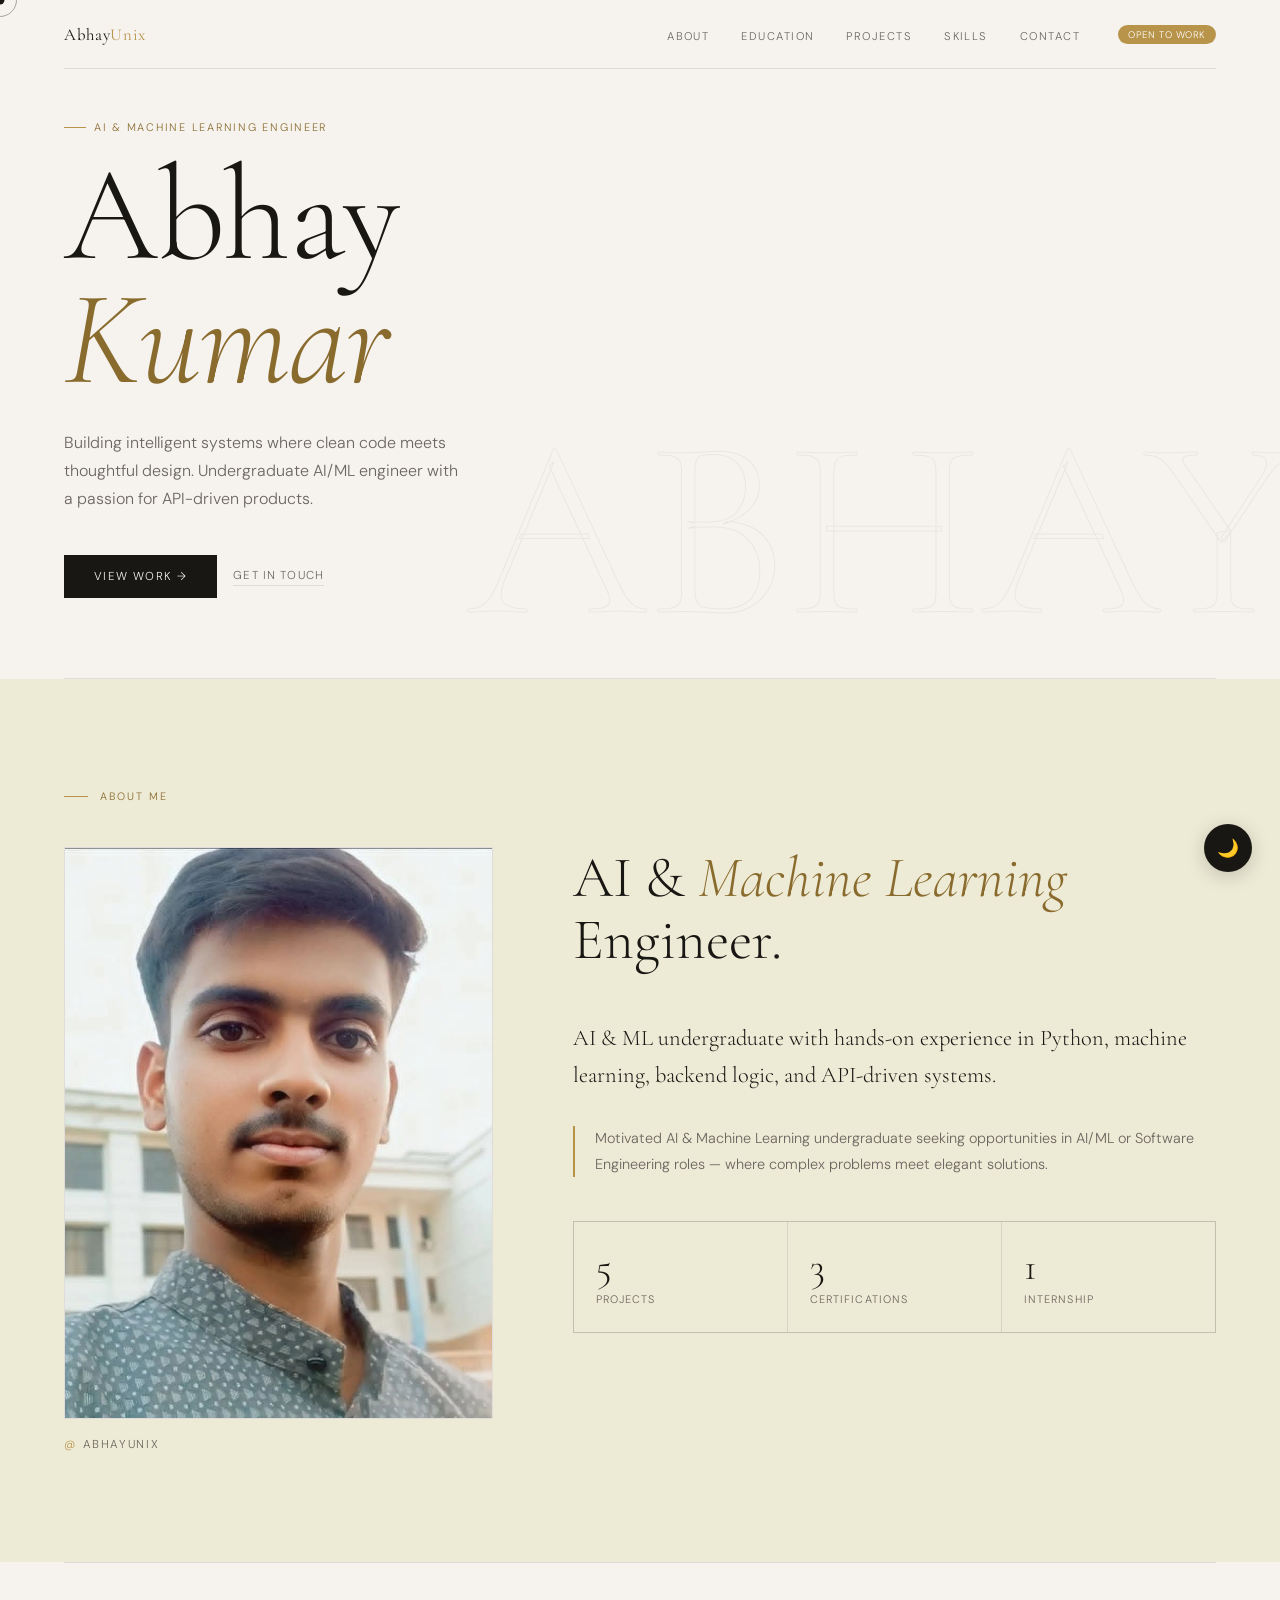
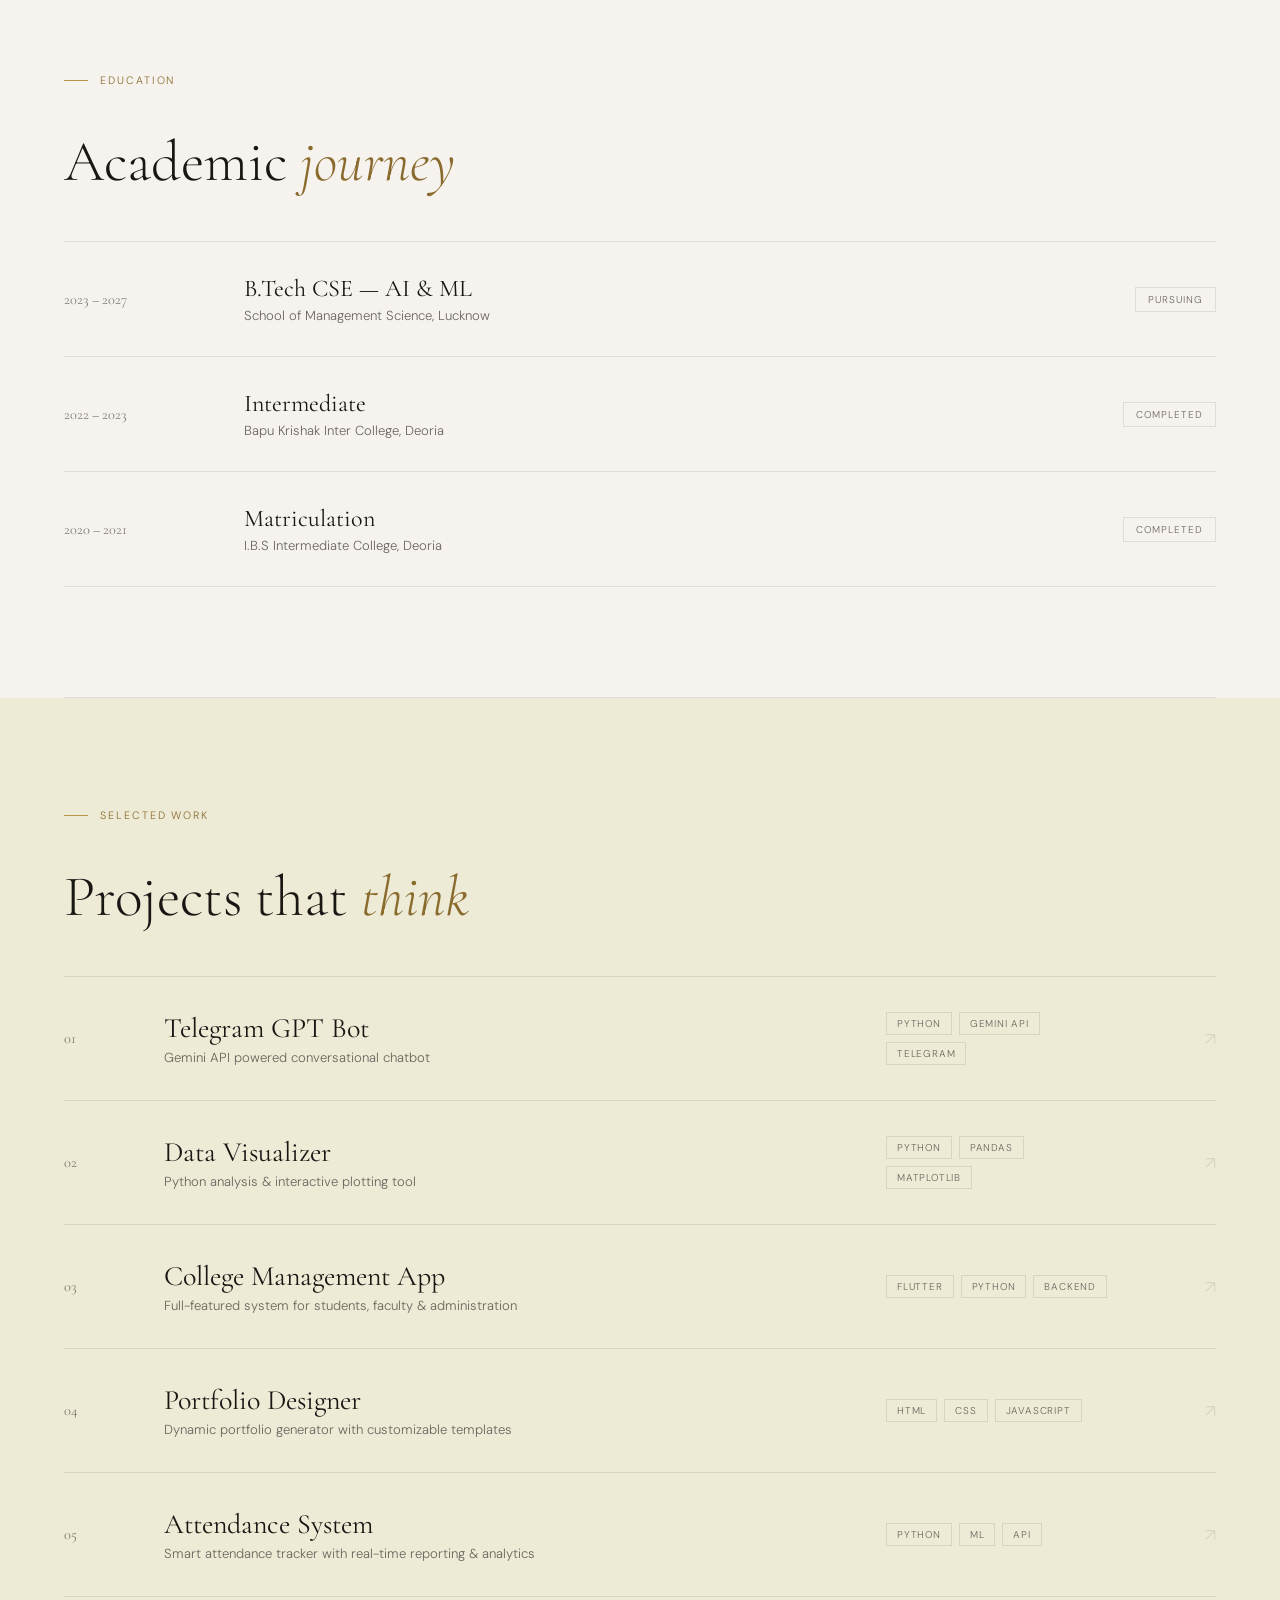
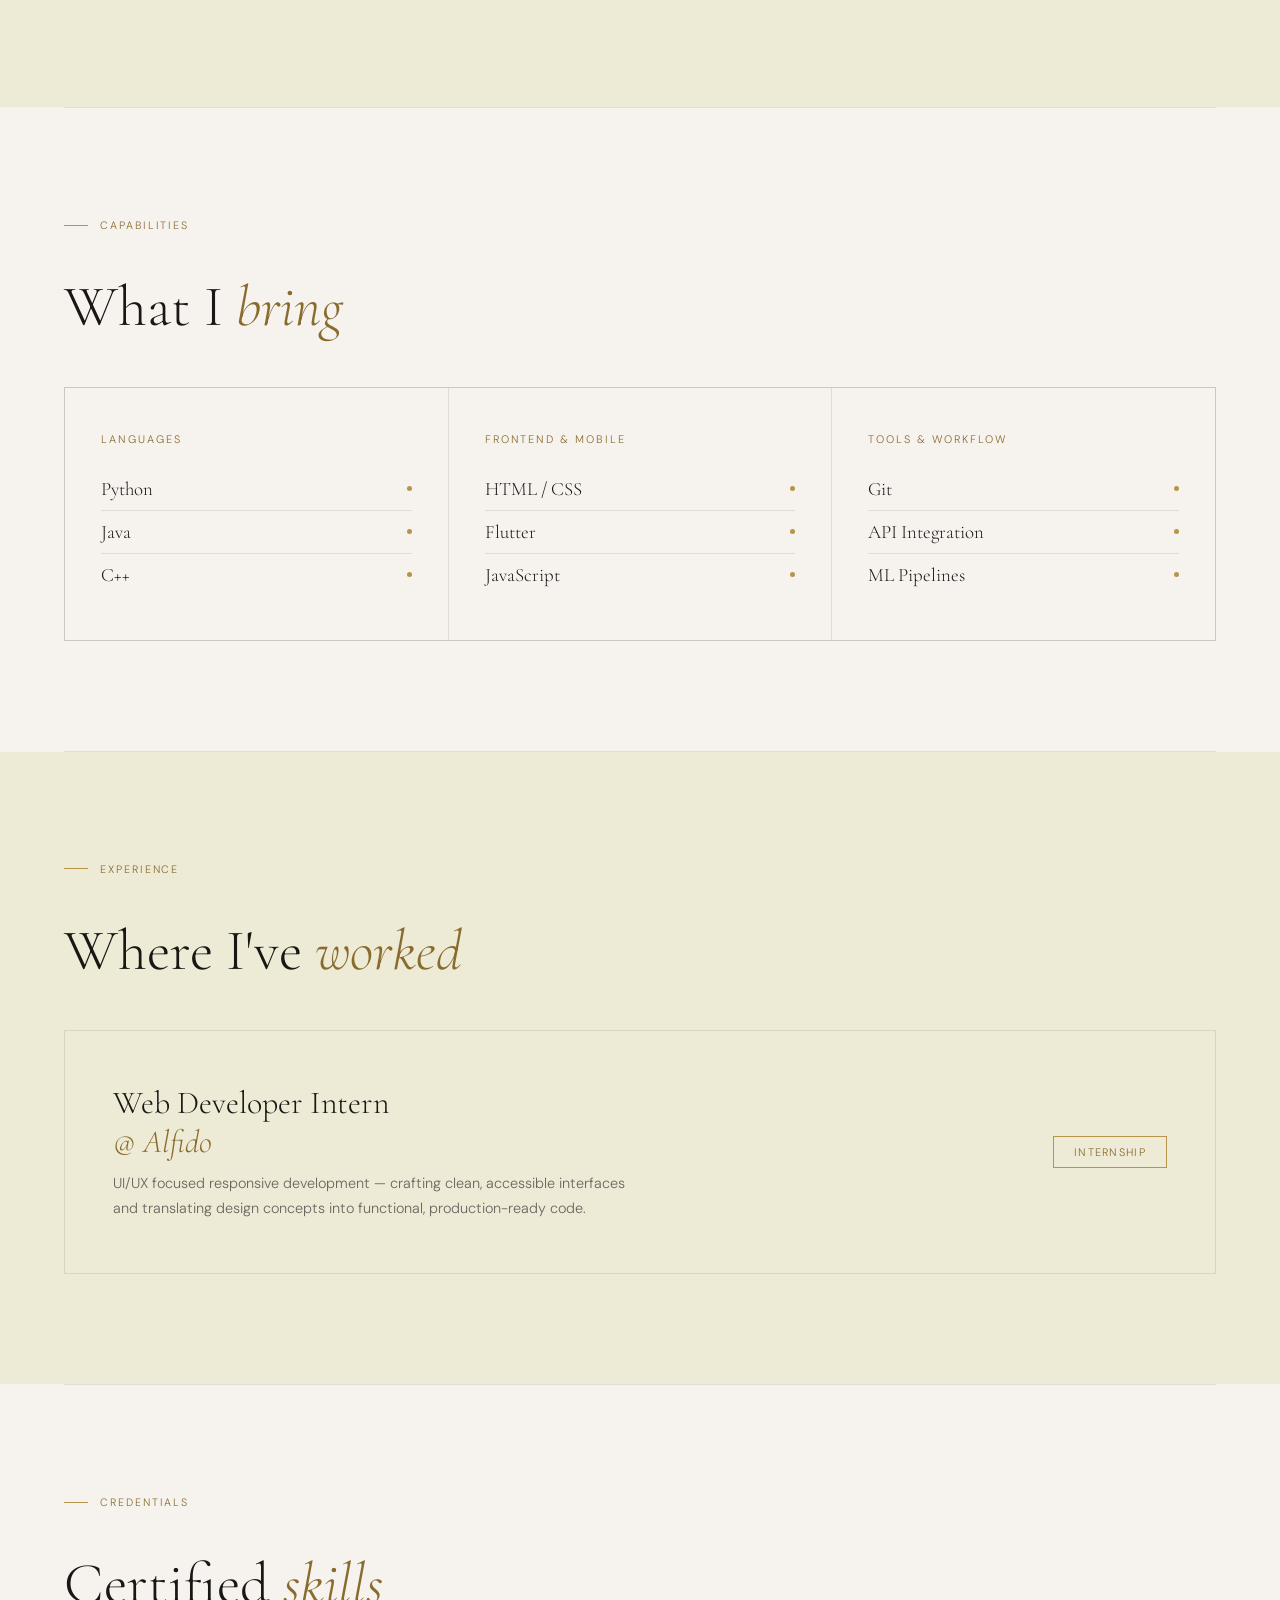
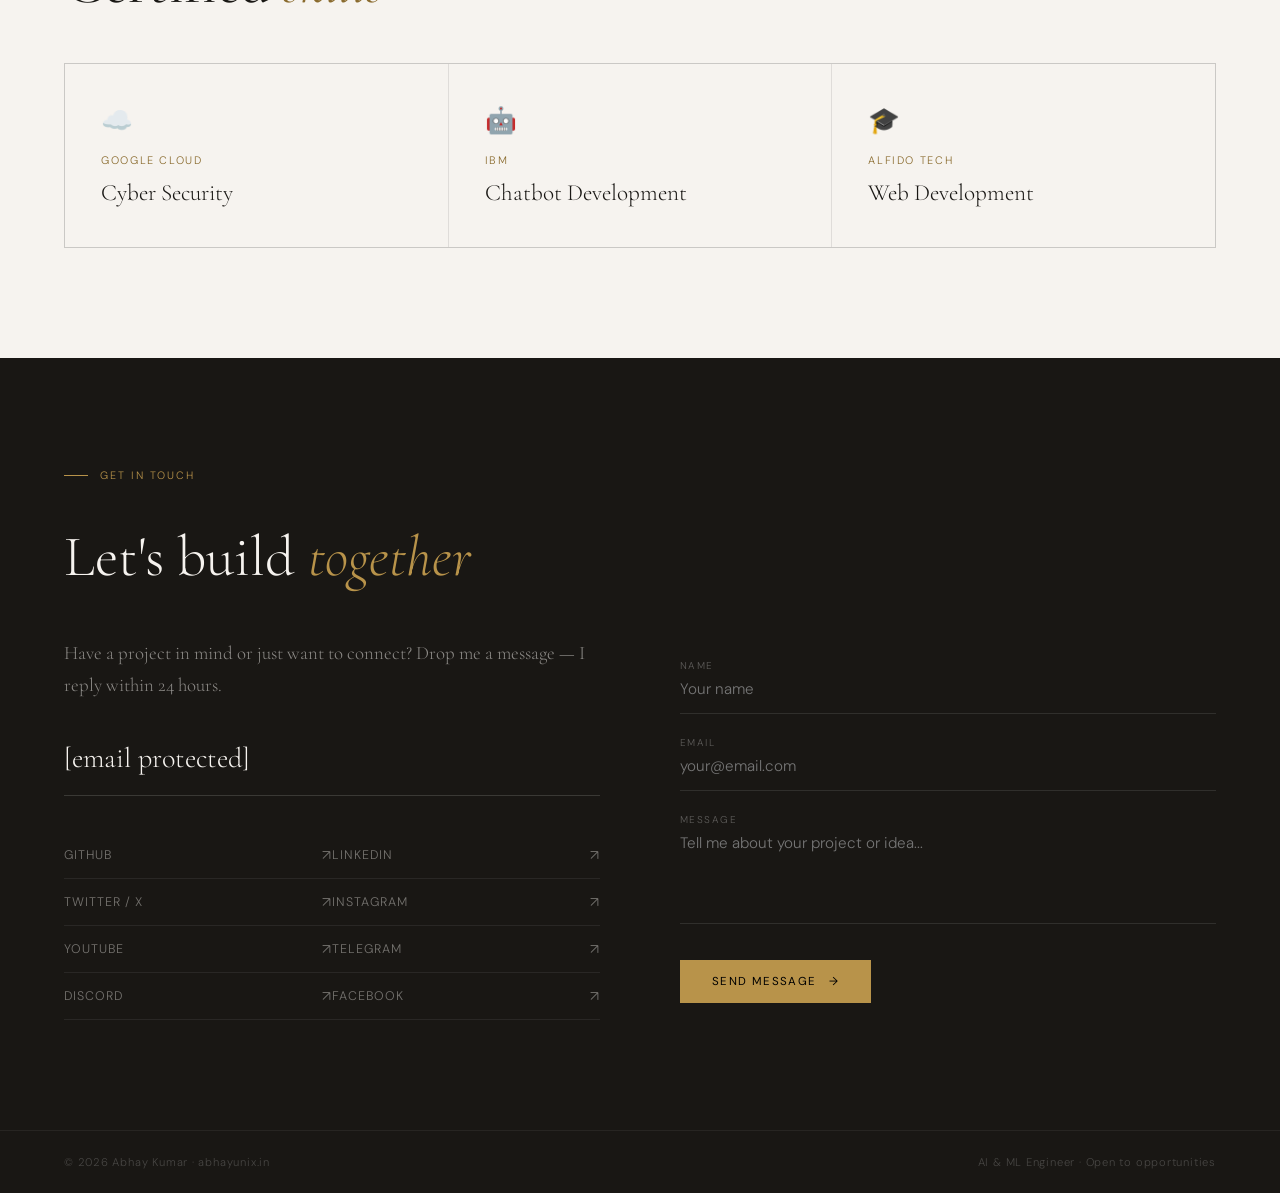
==== commit f2447c61: "Enhance responsive design and add mobile navigation Updated styles for navigation and hero sections," ====
--- a/index.html
+++ b/index.html
@@ -113,7 +113,7 @@
 nav{
   position:fixed;inset:0 0 auto 0;z-index:200;
   display:flex;justify-content:space-between;align-items:center;
-  padding:15px 60px;
+  padding:24px 64px;
   transition:background .3s,backdrop-filter .3s;
 }
 nav.scrolled{background:var(--nav-bg);backdrop-filter:blur(16px);}
@@ -124,10 +124,11 @@
 .nav-links a{font-size:.7rem;letter-spacing:.13em;text-transform:uppercase;text-decoration:none;color:var(--soft);transition:color .2s;}
 .nav-links a:hover{color:var(--ink);}
 .nav-badge{font-size:.6rem;background:var(--accent);color:#fff;padding:3px 10px;border-radius:20px;letter-spacing:.06em;text-transform:uppercase;margin-left:6px;}
+#hamburger{display:none;}
 
 /* HERO */
 #hero{
-  padding:135px 64px 80px;position:relative;overflow:hidden;
+  padding:120px 64px 80px;position:relative;overflow:hidden;
   display:flex;flex-direction:column;justify-content:flex-start;
 }
 .hero-bg-text{
@@ -177,7 +178,7 @@
 }
 .btn-ghost:hover{color:var(--ink);border-color:var(--ink);}
 .hero-scroll{
-  position:absolute;right:64px;bottom:80px;
+  position:absolute;right:64px;bottom:40px;
   display:flex;flex-direction:column;align-items:center;gap:10px;
   opacity:0;animation:up .7s 1.1s forwards;
 }
@@ -314,11 +315,12 @@
 .d1{transition-delay:.1s;}.d2{transition-delay:.2s;}.d3{transition-delay:.3s;}
 
 /* RESPONSIVE */
+/* ── TABLET ── */
 @media(max-width:900px){
-  nav,section,.divider,footer{padding-left:20px;padding-right:20px;}
-  nav::after{left:20px;right:20px;}
-  #hero{padding:90px 20px 60px;}
-  .hero-scroll{right:20px;}
+  nav,section,.divider,footer{padding-left:24px;padding-right:24px;}
+  nav{padding:18px 24px;}
+  nav::after{left:24px;right:24px;}
+  #hero{padding:90px 24px 60px;}
   .about-grid,.contact-grid{grid-template-columns:1fr;gap:40px;}
   .about-left{position:static;}
   .skills-wrap,.certs-grid{grid-template-columns:1fr;}
@@ -326,11 +328,94 @@
   .proj-tags,.proj-arrow{display:none;}
   .edu-item{grid-template-columns:1fr;gap:6px;}
   .edu-badge,.intern-card .intern-tag{display:none;}
-  .intern-card{grid-template-columns:1fr;}
+  .intern-card{grid-template-columns:1fr;padding:32px 24px;}
   .socials-grid{grid-template-columns:1fr;}
   footer{flex-direction:column;gap:6px;text-align:center;}
   #theme-btn{bottom:16px;right:16px;}
 }
+
+/* ── MOBILE ── */
+@media(max-width:600px){
+  /* NAV - hamburger style on mobile */
+  nav{padding:16px 20px;flex-wrap:wrap;gap:0;}
+  nav::after{left:0;right:0;}
+  .nav-links{
+    display:none;
+    width:100%;flex-direction:column;gap:0;
+    background:var(--bg);
+    border-top:1px solid var(--line);
+    padding:8px 0;
+    position:absolute;top:100%;left:0;right:0;
+  }
+  .nav-links.open{display:flex;}
+  .nav-links li{width:100%;}
+  .nav-links a{
+    display:block;padding:12px 20px;
+    font-size:.75rem;letter-spacing:.1em;
+    border-bottom:1px solid var(--line);
+  }
+  .nav-links a:last-child{border-bottom:none;}
+  .nav-badge{display:none;}
+  #hamburger{
+    display:flex;flex-direction:column;gap:5px;
+    background:none;border:none;cursor:none;padding:4px;
+  }
+  #hamburger span{width:22px;height:1.5px;background:var(--ink);display:block;transition:all .3s;}
+  #hamburger.open span:nth-child(1){transform:rotate(45deg) translate(5px,5px);}
+  #hamburger.open span:nth-child(2){opacity:0;}
+  #hamburger.open span:nth-child(3){transform:rotate(-45deg) translate(5px,-5px);}
+
+  /* HERO */
+  section,footer{padding-left:20px;padding-right:20px;}
+  .divider{margin:0 20px;}
+  #hero{padding:80px 20px 50px;}
+  .hero-bg-text{display:none;}
+  h1.hero-name{font-size:clamp(3.2rem,15vw,5rem);}
+  .hero-sub{font-size:.92rem;max-width:100%;}
+  .hero-cta{flex-direction:column;align-items:flex-start;gap:16px;margin-top:32px;}
+  .btn-primary{width:100%;justify-content:center;padding:16px 20px;}
+
+  /* ABOUT */
+  .avatar-box{aspect-ratio:4/3;max-height:280px;}
+  .about-bio{font-size:1.2rem;}
+  .about-stats{grid-template-columns:repeat(3,1fr);}
+  .stat{padding:18px 12px;}
+  .stat-n{font-size:1.8rem;}
+
+  /* PROJECTS */
+  .proj-item{grid-template-columns:1fr;gap:8px;padding:24px 0;}
+  .proj-num{display:none;}
+  .proj-name{font-size:1.4rem;}
+
+  /* EDUCATION */
+  .edu-item{padding:20px 0;}
+  .edu-name{font-size:1.2rem;}
+
+  /* SKILLS */
+  .sg{padding:28px 20px;}
+
+  /* INTERNSHIP */
+  .intern-role{font-size:1.5rem;}
+  .intern-card{padding:28px 20px;}
+
+  /* CERTS */
+  .cert-card{padding:24px 20px;}
+  .cert-title{font-size:1.2rem;}
+
+  /* CONTACT */
+  .contact-grid{gap:40px;}
+  .contact-email{font-size:1rem;}
+  .social-link{font-size:.7rem;padding:12px 0;}
+
+  /* FOOTER */
+  footer{padding:20px;}
+
+  /* THEME BTN */
+  #theme-btn{bottom:14px;right:14px;width:42px;height:42px;}
+
+  /* CURSOR - hide on touch */
+  #cur,#curR{display:none;}
+}
 </style>
 </head>
 <body>
@@ -342,12 +427,15 @@
 <!-- NAV -->
 <nav id="nav">
   <a href="#hero" class="nav-logo">Abhay<span>Unix</span></a>
-  <ul class="nav-links">
-    <li><a href="#about">About</a></li>
-    <li><a href="#education">Education</a></li>
-    <li><a href="#projects">Projects</a></li>
-    <li><a href="#skills">Skills</a></li>
-    <li><a href="#contact">Contact</a></li>
+  <button id="hamburger" aria-label="Menu" onclick="toggleMenu()">
+    <span></span><span></span><span></span>
+  </button>
+  <ul class="nav-links" id="nav-links">
+    <li><a href="#about" onclick="closeMenu()">About</a></li>
+    <li><a href="#education" onclick="closeMenu()">Education</a></li>
+    <li><a href="#projects" onclick="closeMenu()">Projects</a></li>
+    <li><a href="#skills" onclick="closeMenu()">Skills</a></li>
+    <li><a href="#contact" onclick="closeMenu()">Contact</a></li>
     <span class="nav-badge">Open to work</span>
   </ul>
 </nav>
@@ -362,7 +450,6 @@
     <a href="#projects" class="btn-primary">View Work →</a>
     <a href="#contact" class="btn-ghost">Get in touch</a>
   </div>
-  <div class="hero-scroll"><div class="sline"></div><span>Scroll</span></div>
 </section>
 
 <div class="divider"></div>
@@ -544,6 +631,7 @@
   <div class="contact-grid">
     <div>
       <p class="contact-intro rv">Have a project in mind or just want to connect? Drop me a message — I reply within 24 hours.</p>
+      <a href="/cdn-cgi/l/email-protection#1776757f766e7c627a7665202127272257707a767e7b3974787a" class="contact-email rv d1"><span class="__cf_email__" data-cfemail="a6c7c4cec7dfcdd3cbc7d49190969693e6c1cbc7cfca88c5c9cb">[email&#160;protected]</span></a>
       <div class="socials-grid rv d2">
         <a href="https://github.com/abhayunix" target="_blank" rel="noopener" class="social-link">GitHub <span>↗</span></a>
         <a href="https://in.linkedin.com/in/abhayunix" target="_blank" rel="noopener" class="social-link">LinkedIn <span>↗</span></a>
@@ -569,7 +657,7 @@
   <span>AI & ML Engineer · Open to opportunities</span>
 </footer>
 
-<script>
+<script data-cfasync="false" src="/cdn-cgi/scripts/5c5dd728/cloudflare-static/email-decode.min.js"></script><script>
 // Cursor
 const cur=document.getElementById('cur'),curR=document.getElementById('curR');
 document.addEventListener('mousemove',e=>{
@@ -603,6 +691,23 @@
 );
 document.querySelectorAll('.rv').forEach(el=>obs.observe(el));
 
+// Hamburger menu
+function toggleMenu(){
+  const links=document.getElementById('nav-links');
+  const btn=document.getElementById('hamburger');
+  links.classList.toggle('open');
+  btn.classList.toggle('open');
+}
+function closeMenu(){
+  document.getElementById('nav-links').classList.remove('open');
+  document.getElementById('hamburger').classList.remove('open');
+}
+// Close menu on outside click
+document.addEventListener('click',e=>{
+  const nav=document.getElementById('nav');
+  if(!nav.contains(e.target)) closeMenu();
+});
+
 // Contact form send via mailto
 function sendMsg(){
   const name=document.getElementById('cf-name').value.trim();
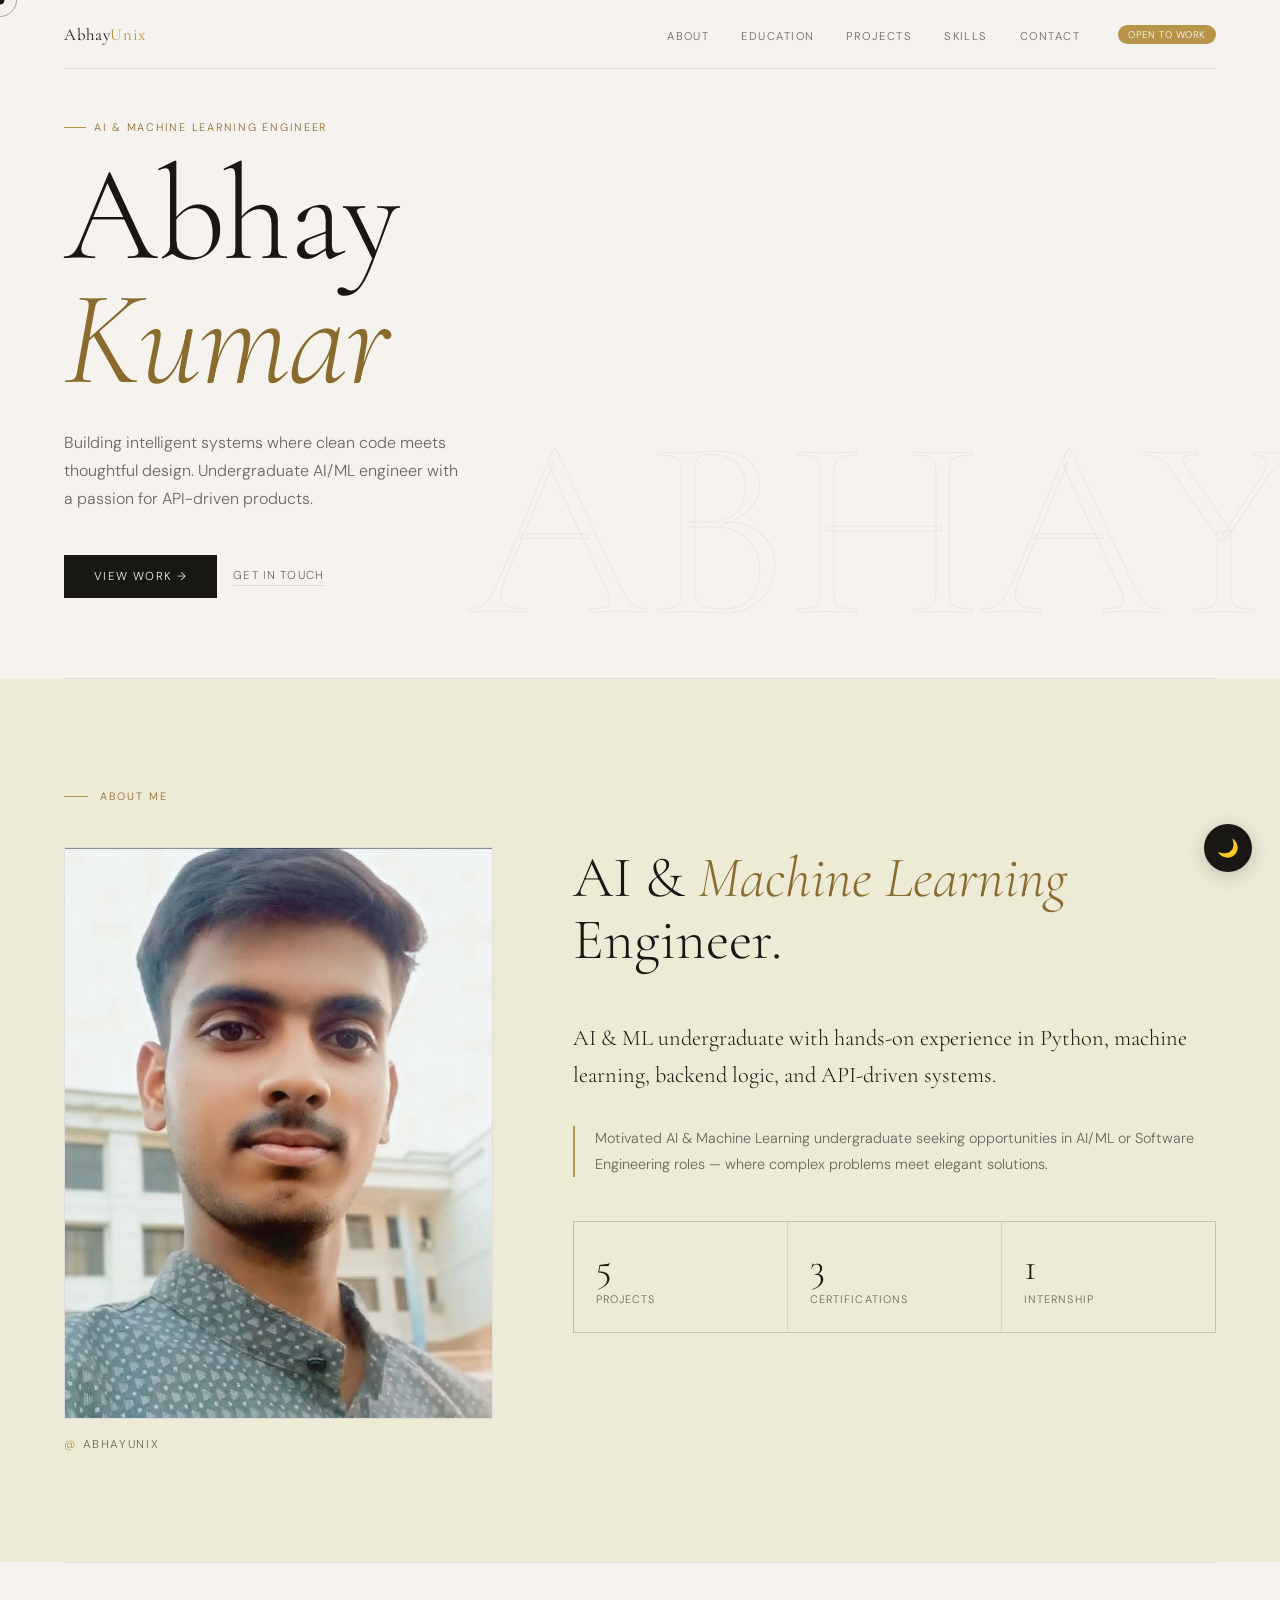
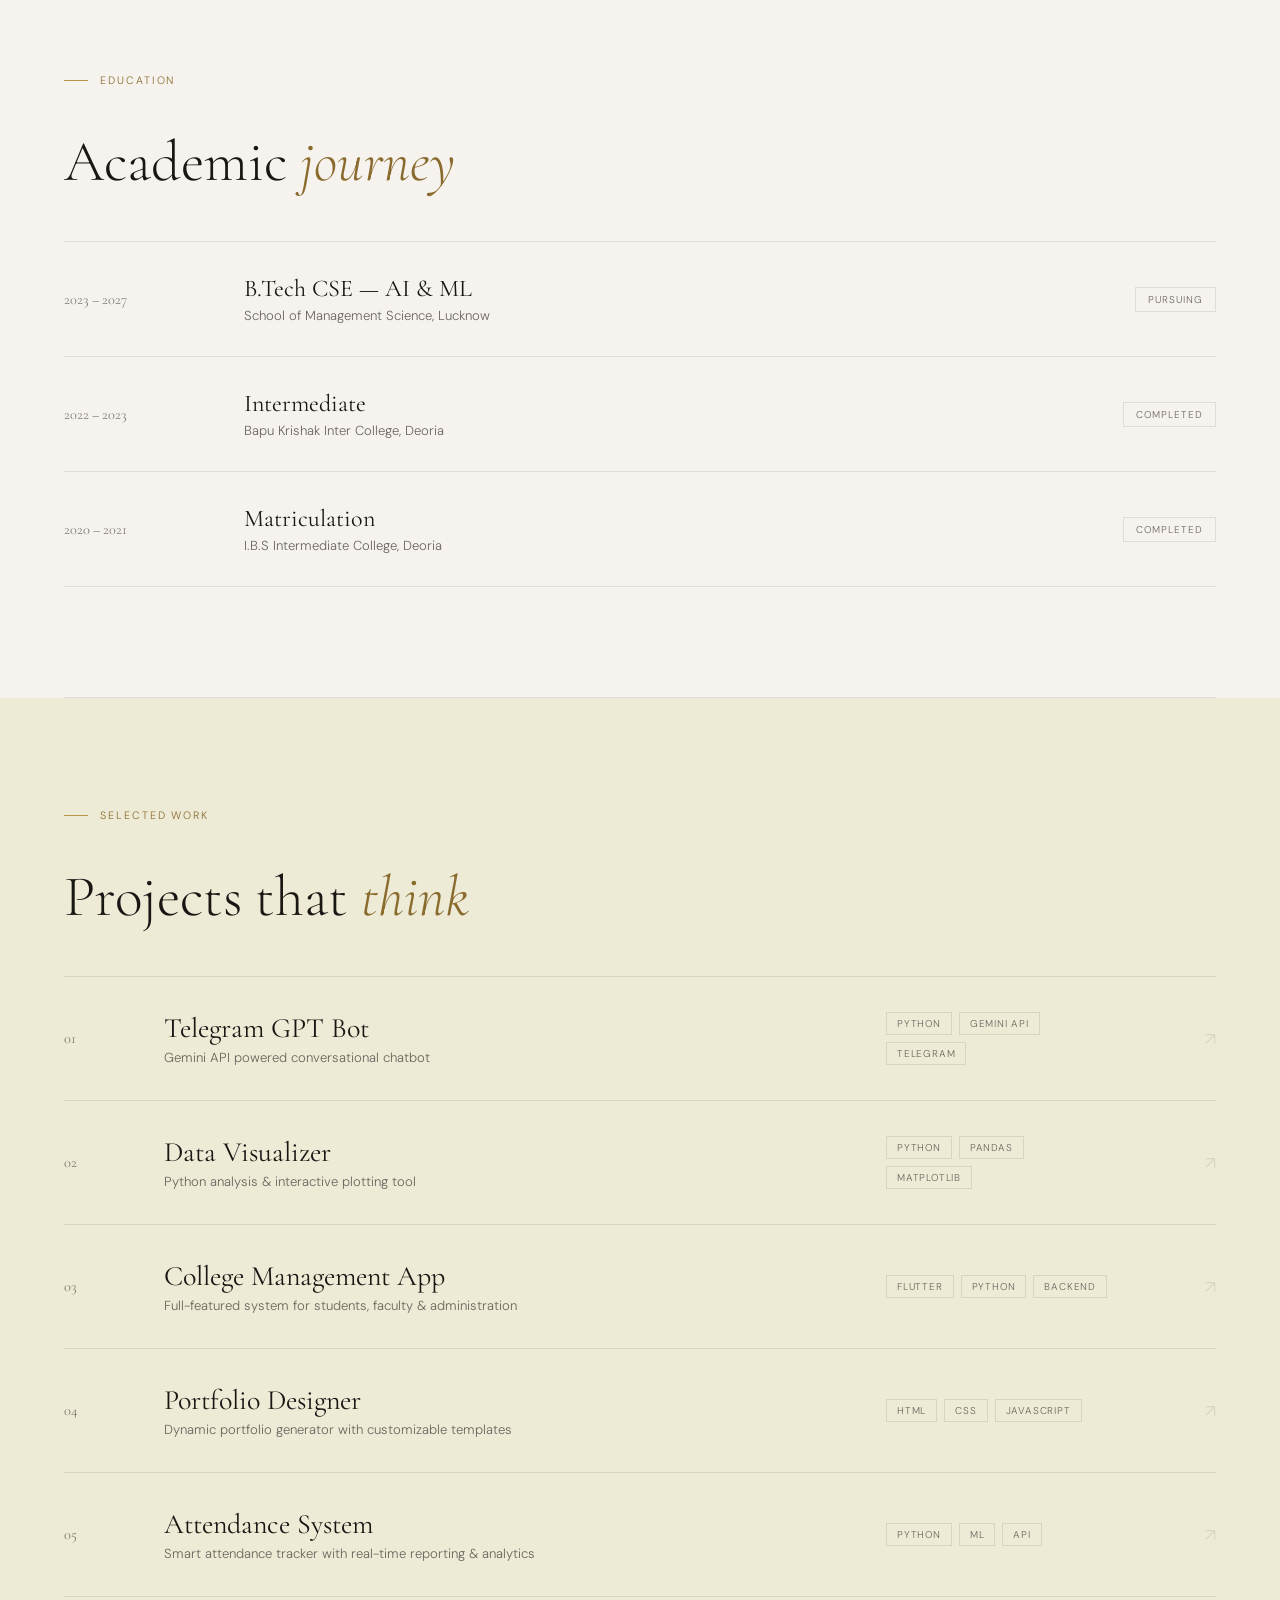
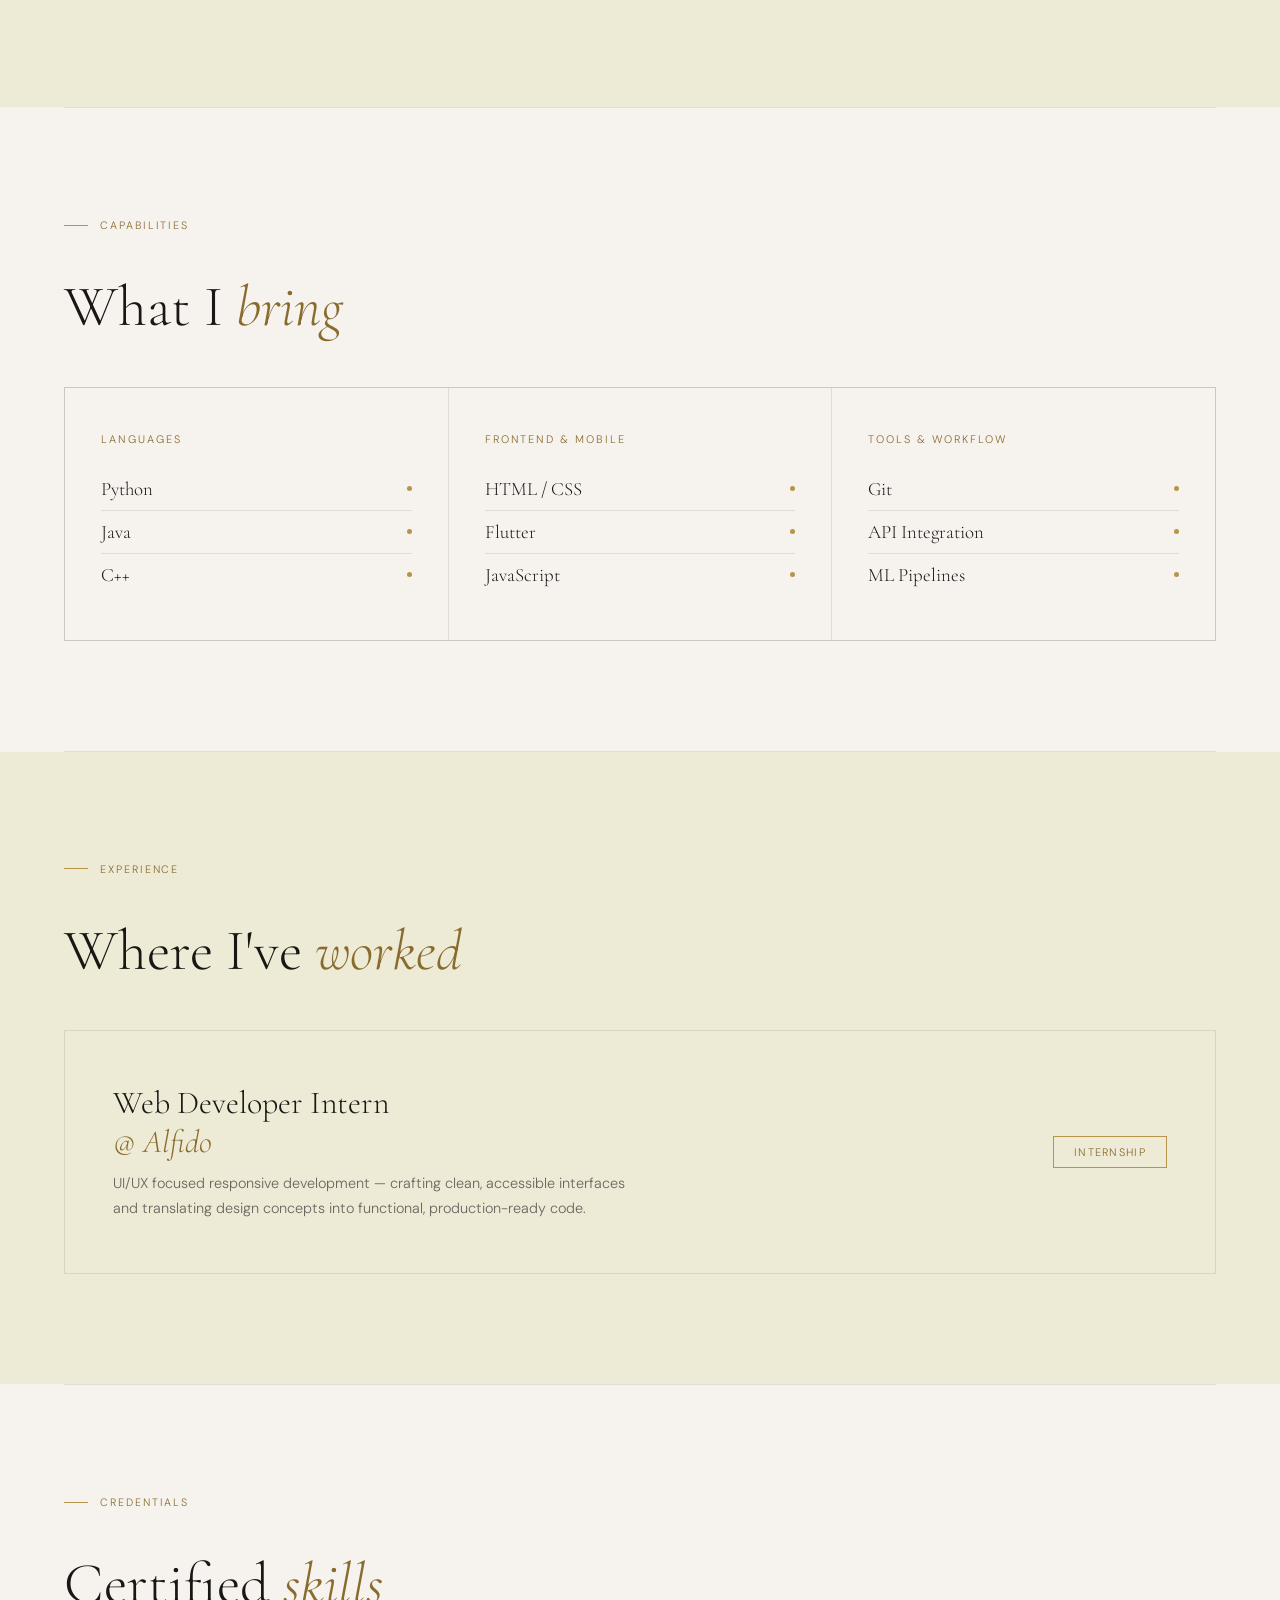
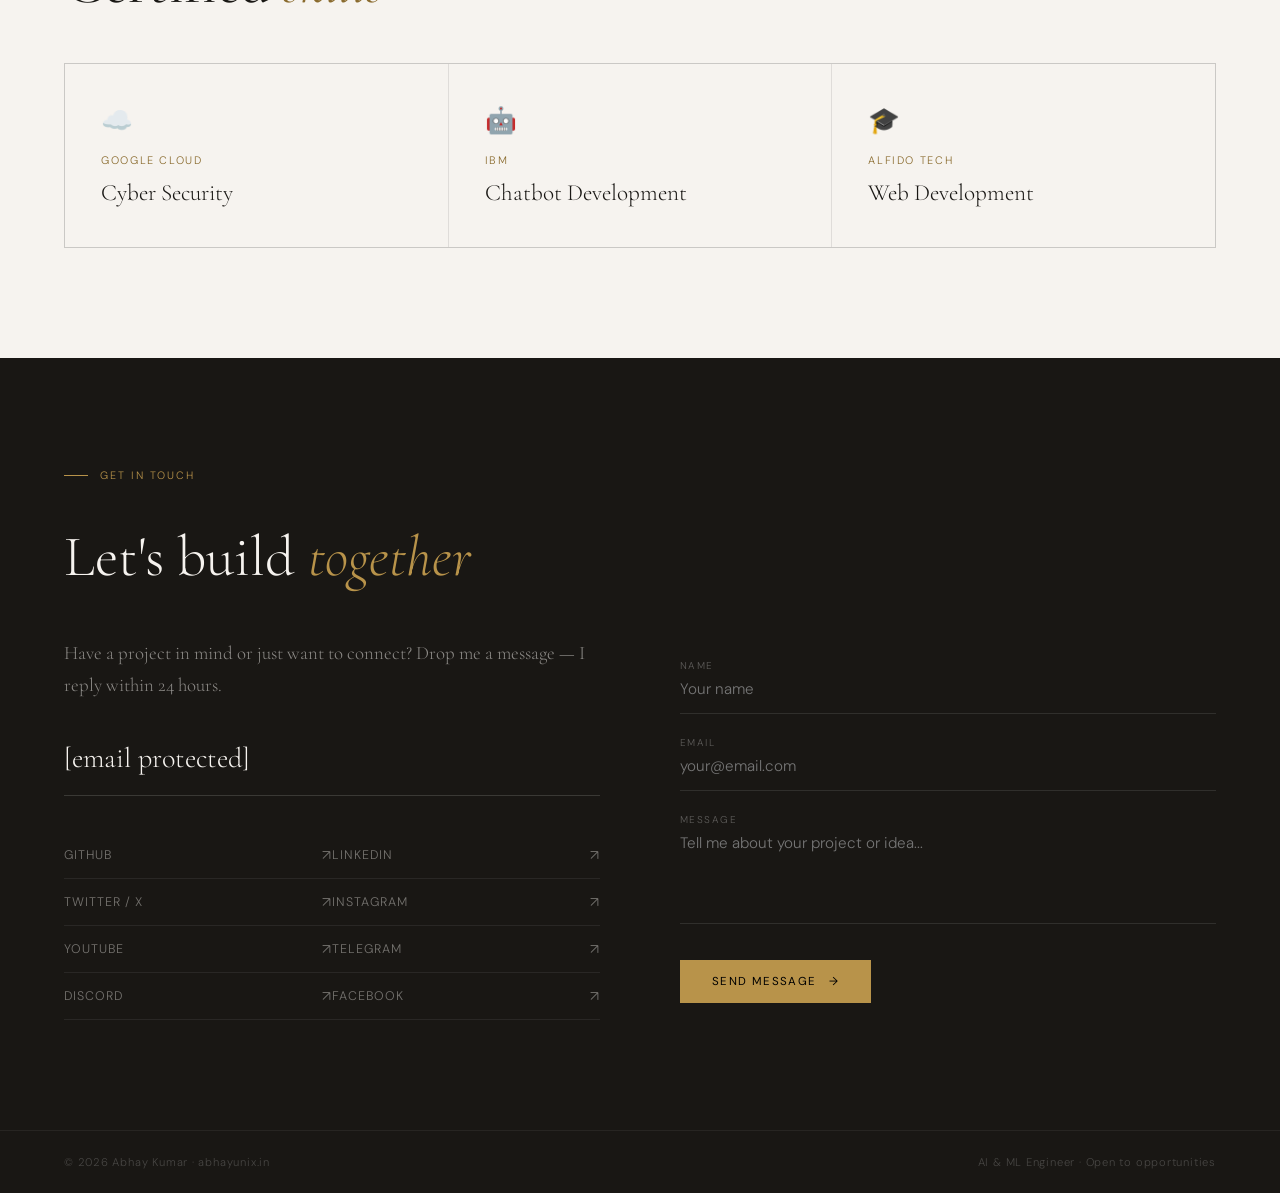
==== commit 4d2c0325: "Update SEO metadata for projects page" ====
--- a/index.html
+++ b/index.html
@@ -5,17 +5,17 @@
 <meta name="viewport" content="width=device-width, initial-scale=1.0"/>
 
 <!-- SEO -->
-<title>Abhayunix | Abhay Kumar – AI & Machine Learning Engineer</title>
-<meta name="description" content="Official portfolio of Abhay Kumar (abhayunix) — AI & ML undergraduate building intelligent, API-driven systems. Projects, skills, certifications and more."/>
-<meta name="keywords" content="Abhayunix, Abhay Kumar, AI Engineer, Machine Learning, Portfolio, Python, Flutter, SMS Lucknow"/>
+<title>Projects | Abhay Kumar – AI & Machine Learning Work</title>
+<meta name="description" content="Explore AI & Machine Learning projects by Abhay Kumar (Abhayunix). Real-world applications, APIs, and intelligent systems."/>
+<meta name="keywords" content="Abhayunix Projects, Abhay Kumar AI Projects, Machine Learning Projects, Python Projects, Portfolio"/>
 <meta name="author" content="Abhay Kumar"/>
-<link rel="canonical" href="https://abhayunix.in/"/>
+<link rel="canonical" href="https://abhayunix.in/project.html"/>
 <meta name="robots" content="index, follow"/>
 
 <!-- Open Graph -->
-<meta property="og:title" content="Abhayunix | Abhay Kumar – AI & ML Engineer"/>
-<meta property="og:description" content="Official portfolio of Abhay Kumar — AI & ML undergraduate building intelligent systems."/>
-<meta property="og:url" content="https://abhayunix.in/"/>
+<meta property="og:title" content="Projects | Abhay Kumar – AI & ML Work"/>
+<meta property="og:description" content="Explore real-world AI & Machine Learning projects by Abhay Kumar."/>
+<meta property="og:url" content="https://abhayunix.in/project.html"/>
 <meta property="og:type" content="website"/>
 <meta property="og:image" content="https://abhayunix.in/abhayunix.jpg"/>
 <meta property="og:site_name" content="Abhayunix"/>
@@ -24,24 +24,26 @@
 <meta name="twitter:card" content="summary_large_image"/>
 <meta name="twitter:site" content="@abhayunix"/>
 <meta name="twitter:creator" content="@abhayunix"/>
-<meta name="twitter:title" content="Abhayunix | Abhay Kumar – AI & ML Engineer"/>
-<meta name="twitter:description" content="AI & Machine Learning Engineer | Developer | Student at SMS Lucknow"/>
+<meta name="twitter:title" content="Projects | Abhay Kumar"/>
+<meta name="twitter:description" content="AI & Machine Learning projects and real-world implementations."/>
 <meta name="twitter:image" content="https://abhayunix.in/abhayunix.jpg"/>
 
-<!-- Schema.org -->
+<!-- Schema.org (Projects Page) -->
 <script type="application/ld+json">
 {
   "@context":"https://schema.org",
-  "@type":"Person",
-  "name":"Abhay Kumar",
-  "alternateName":"AbhayUnix",
-  "url":"https://abhayunix.in/",
-  "image":"https://abhayunix.in/abhayunix.jpg",
-  "email":"abhaykumar76005@gmail.com",
-  "jobTitle":"AI & Machine Learning Engineer",
-  "alumniOf":{"@type":"CollegeOrUniversity","name":"School of Management Sciences, Lucknow"},
-  "knowsAbout":["Python","Machine Learning","Flutter","API Integration","Git","Data Visualization"],
-  "sameAs":["https://github.com/abhayunix","https://www.linkedin.com/in/abhayunix","https://www.instagram.com/abhayunix","https://x.com/abhayunix","https://t.me/abhayunix","https://youtube.com/@abhayunix"]
+  "@type":"CollectionPage",
+  "name":"Projects - Abhay Kumar",
+  "url":"https://abhayunix.in/safenet.html",
+  "author":{
+    "@type":"Person",
+    "name":"Abhay Kumar"
+  },
+  "about":[
+    "Artificial Intelligence",
+    "Machine Learning",
+    "Software Development"
+  ]
 }
 </script>
 
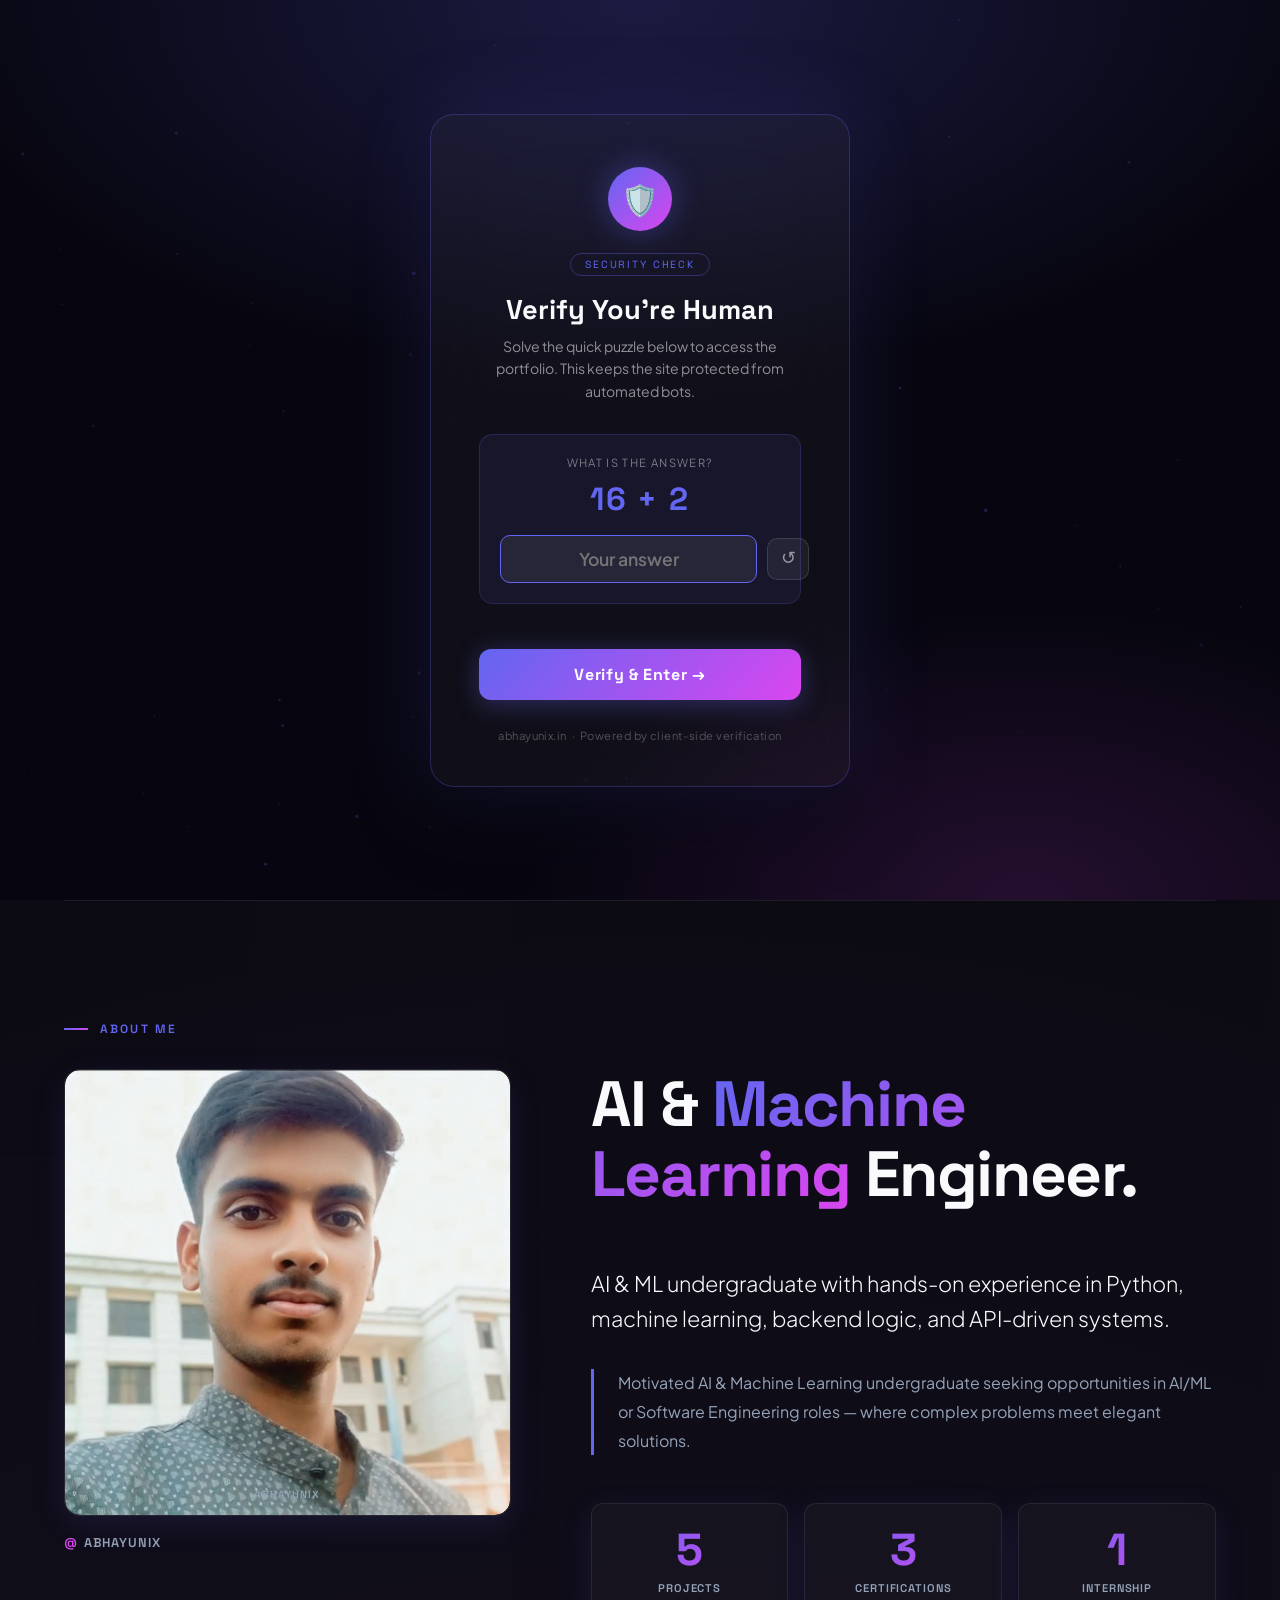
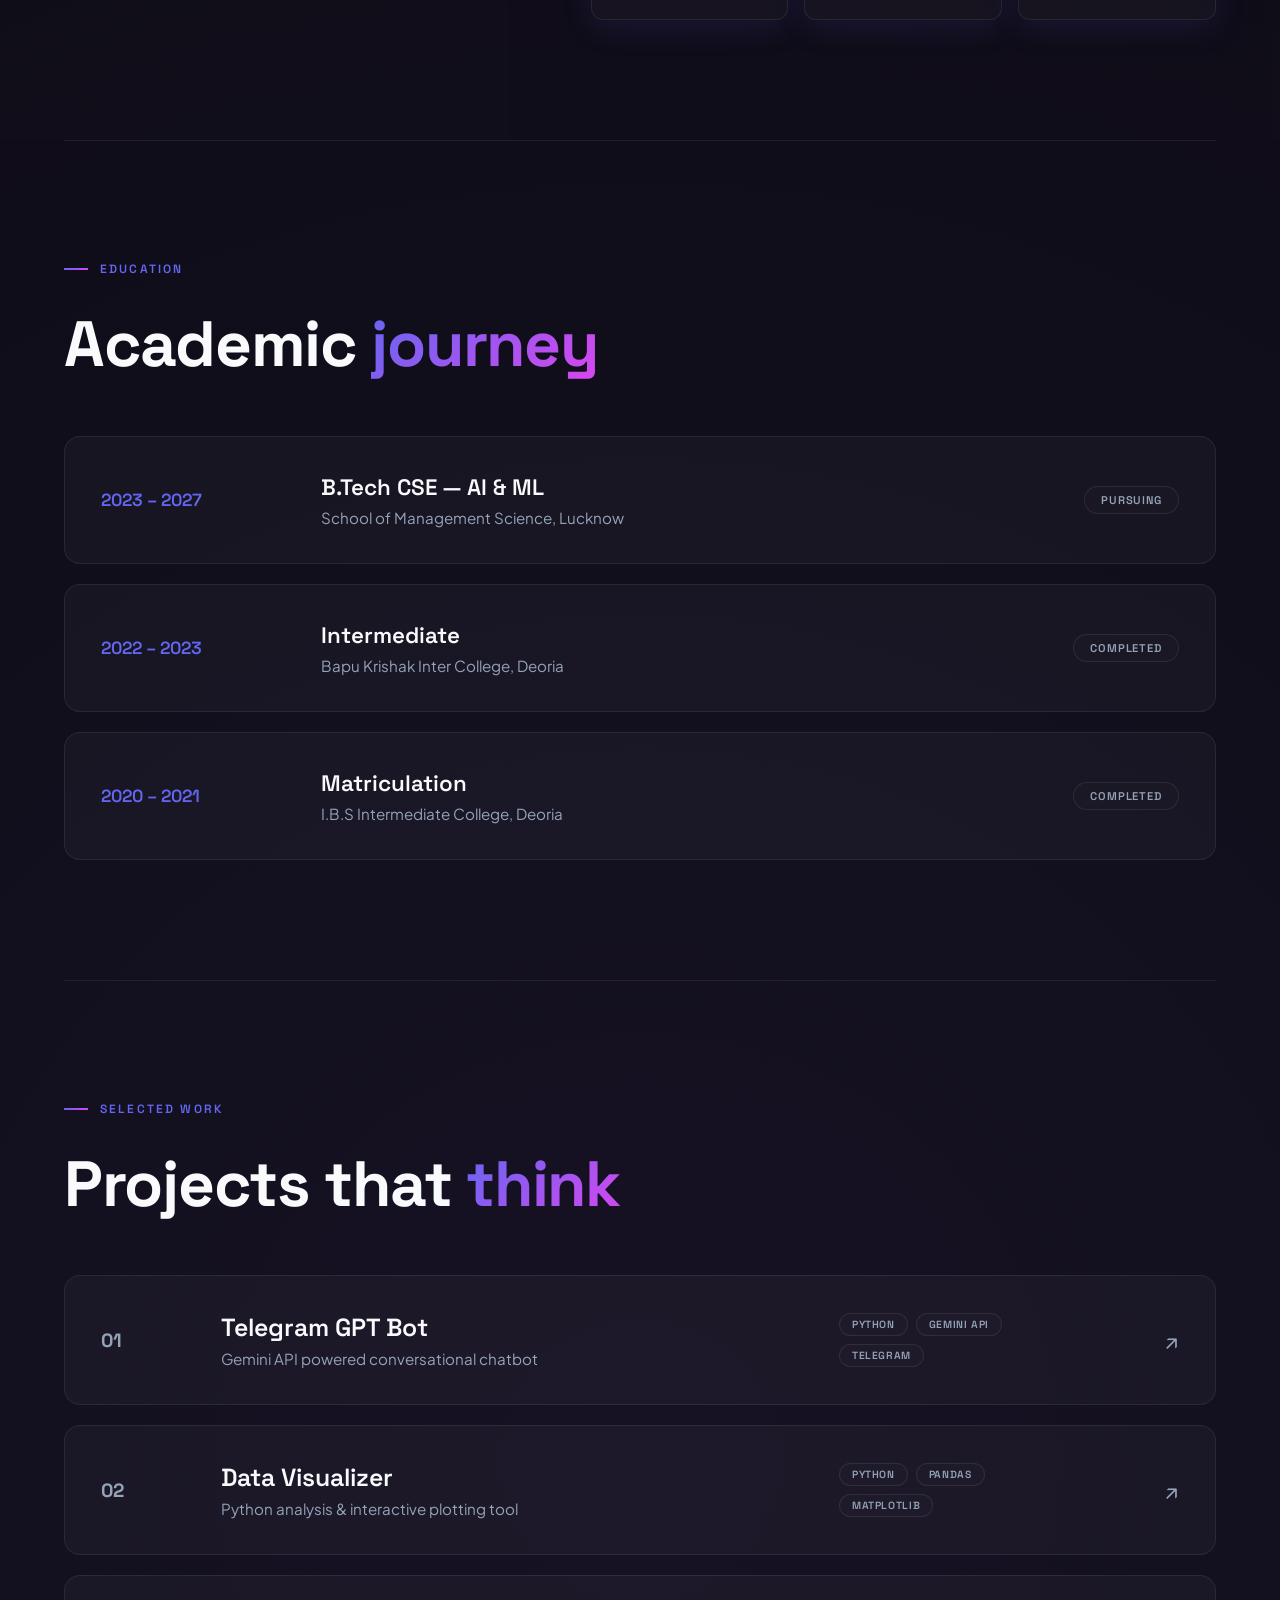
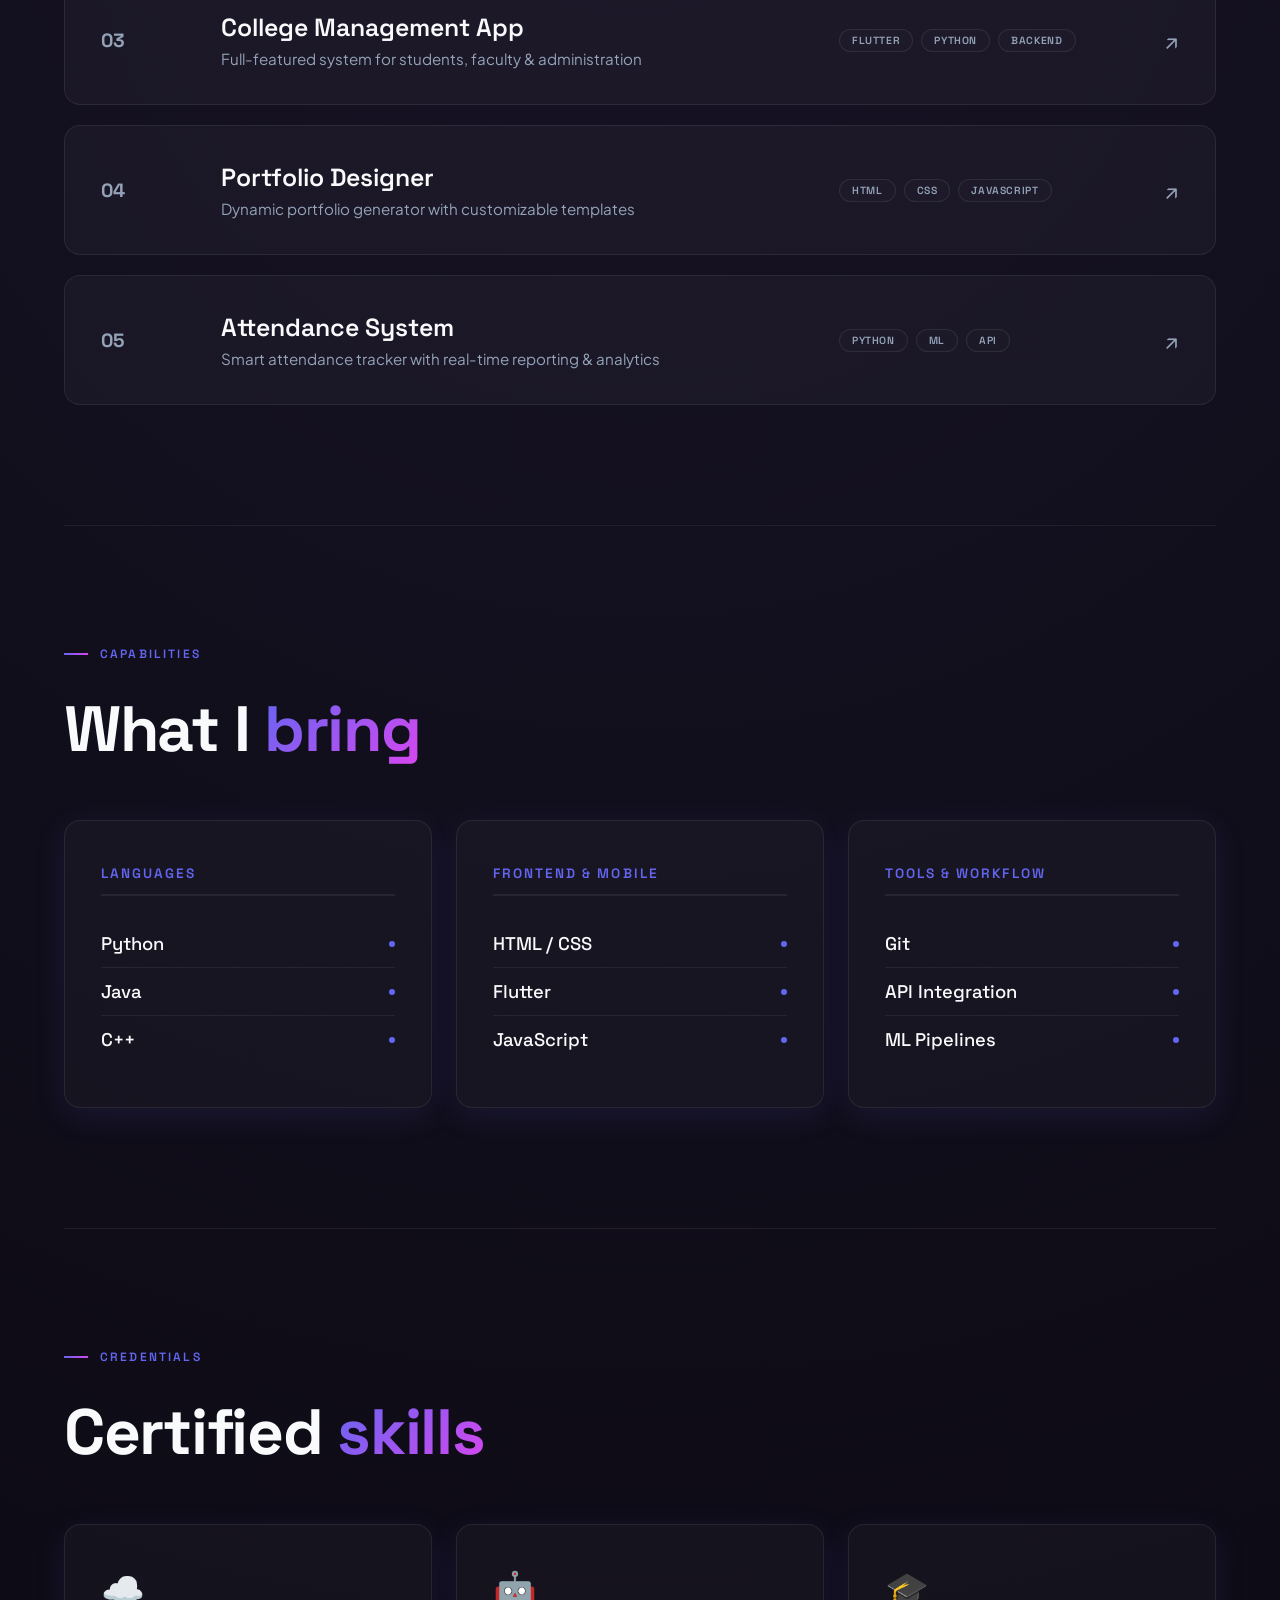
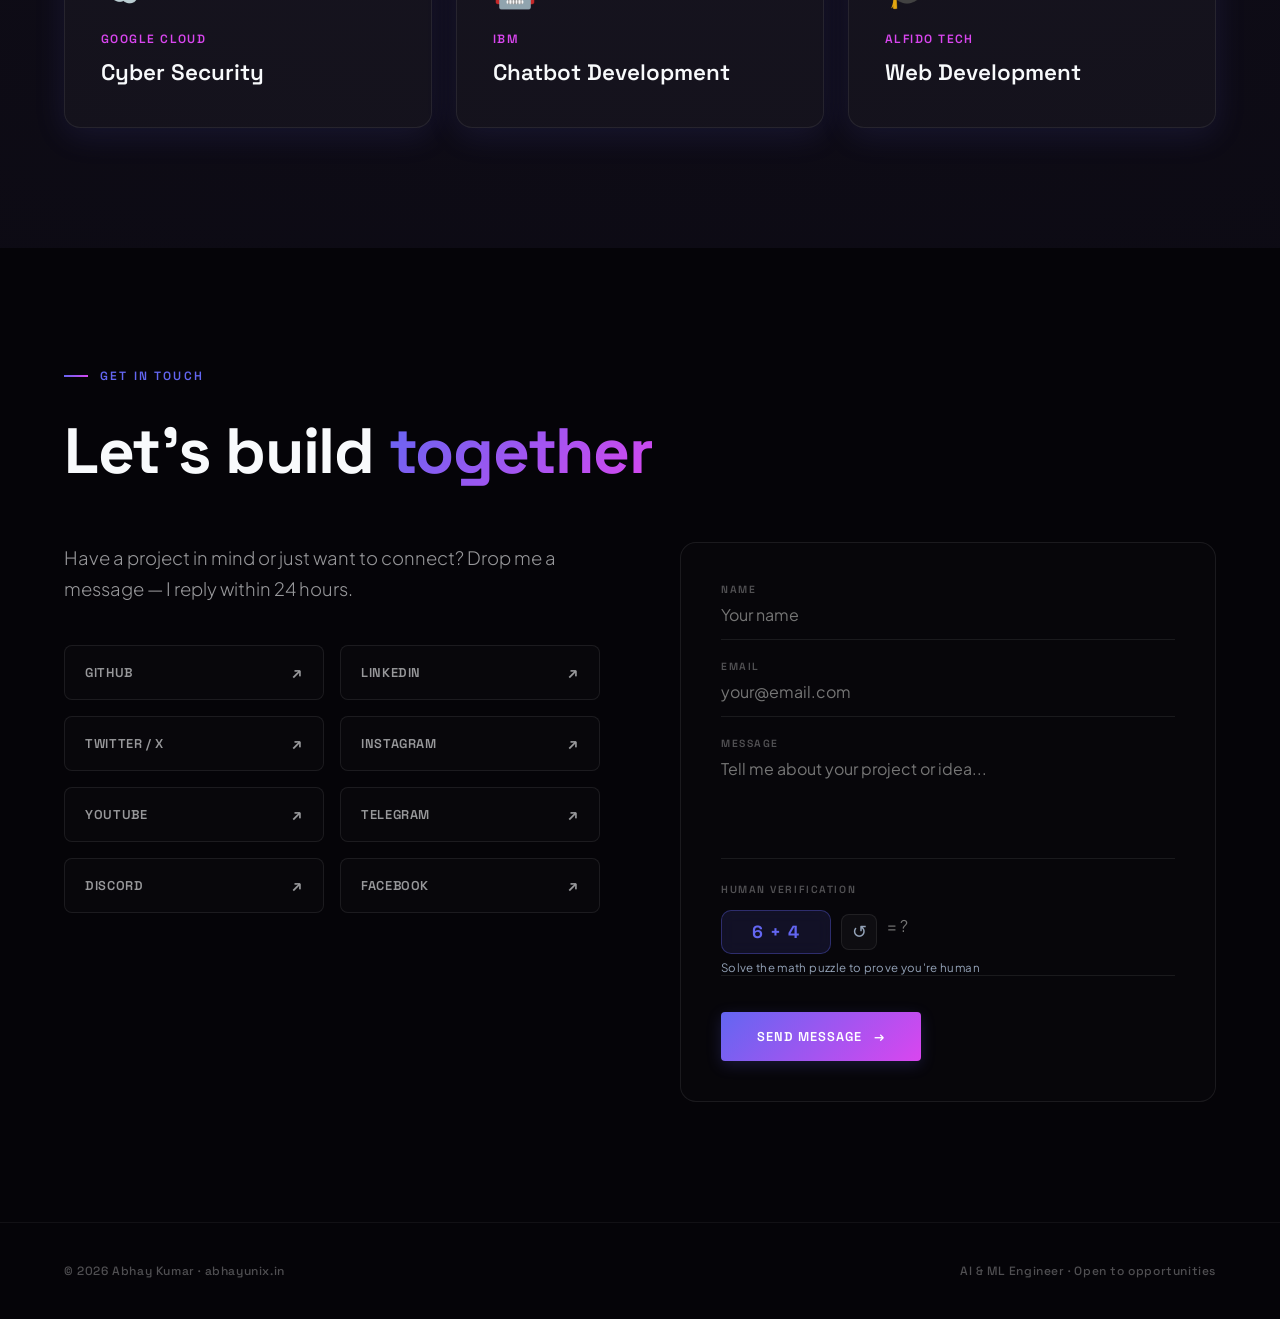
==== commit 4b202e06: "Update print statement from 'Hello' to 'Goodbye'" ====
--- a/index.html
+++ b/index.html
@@ -1,725 +1,4098 @@
 <!DOCTYPE html>
 <html lang="en">
+
 <head>
-<meta charset="UTF-8"/>
-<meta name="viewport" content="width=device-width, initial-scale=1.0"/>
-
-<!-- SEO -->
-<title>Projects | Abhay Kumar – AI & Machine Learning Work</title>
-<meta name="description" content="Explore AI & Machine Learning projects by Abhay Kumar (Abhayunix). Real-world applications, APIs, and intelligent systems."/>
-<meta name="keywords" content="Abhayunix Projects, Abhay Kumar AI Projects, Machine Learning Projects, Python Projects, Portfolio"/>
-<meta name="author" content="Abhay Kumar"/>
-<link rel="canonical" href="https://abhayunix.in/project.html"/>
-<meta name="robots" content="index, follow"/>
-
-<!-- Open Graph -->
-<meta property="og:title" content="Projects | Abhay Kumar – AI & ML Work"/>
-<meta property="og:description" content="Explore real-world AI & Machine Learning projects by Abhay Kumar."/>
-<meta property="og:url" content="https://abhayunix.in/project.html"/>
-<meta property="og:type" content="website"/>
-<meta property="og:image" content="https://abhayunix.in/abhayunix.jpg"/>
-<meta property="og:site_name" content="Abhayunix"/>
-
-<!-- Twitter Card -->
-<meta name="twitter:card" content="summary_large_image"/>
-<meta name="twitter:site" content="@abhayunix"/>
-<meta name="twitter:creator" content="@abhayunix"/>
-<meta name="twitter:title" content="Projects | Abhay Kumar"/>
-<meta name="twitter:description" content="AI & Machine Learning projects and real-world implementations."/>
-<meta name="twitter:image" content="https://abhayunix.in/abhayunix.jpg"/>
-
-<!-- Schema.org (Projects Page) -->
-<script type="application/ld+json">
+  <meta charset="UTF-8" />
+  <meta name="viewport" content="width=device-width, initial-scale=1.0" />
+
+  <!-- SEO -->
+  <title>Abhay Kumar | AI & Machine Learning Engineer Portfolio</title>
+  <meta name="description"
+    content="Explore AI & Machine Learning engineer portfolio of Abhay Kumar (Abhayunix). Featuring smart systems, clean backend API design, and interactive simulations." />
+  <meta name="keywords"
+    content="Abhayunix, Abhay Kumar AI, Machine Learning Engineer, Python Developer, Portfolio, Software Engineer" />
+  <meta name="author" content="Abhay Kumar" />
+  <link rel="canonical" href="https://abhayunix.in/" />
+  <meta name="robots" content="index, follow" />
+
+  <!-- Open Graph -->
+  <meta property="og:title" content="Abhay Kumar | AI & ML Engineer Portfolio" />
+  <meta property="og:description" content="Explore intelligent systems, APIs, and ML projects by Abhay Kumar." />
+  <meta property="og:url" content="https://abhayunix.in/" />
+  <meta property="og:type" content="website" />
+  <meta property="og:image" content="https://abhayunix.in/abhayunix.jpg" />
+  <meta property="og:site_name" content="Abhayunix" />
+
+  <!-- Twitter Card -->
+  <meta name="twitter:card" content="summary_large_image" />
+  <meta name="twitter:site" content="@abhayunix" />
+  <meta name="twitter:creator" content="@abhayunix" />
+  <meta name="twitter:title" content="Abhay Kumar | AI & ML Engineer" />
+  <meta name="twitter:description" content="AI & Machine Learning projects and real-world implementations." />
+  <meta name="twitter:image" content="https://abhayunix.in/abhayunix.jpg" />
+
+  <!-- Schema.org (Person Profile) -->
+  <script type="application/ld+json">
 {
   "@context":"https://schema.org",
-  "@type":"CollectionPage",
-  "name":"Projects - Abhay Kumar",
-  "url":"https://abhayunix.in/safenet.html",
-  "author":{
-    "@type":"Person",
-    "name":"Abhay Kumar"
+  "@type":"Person",
+  "name":"Abhay Kumar",
+  "url":"https://abhayunix.in/",
+  "sameAs":[
+    "https://github.com/abhayunix",
+    "https://in.linkedin.com/in/abhayunix",
+    "https://x.com/abhayunix"
+  ],
+  "jobTitle":"AI & Machine Learning Engineer",
+  "alumniOf":{
+    "@type":"EducationalOrganization",
+    "name":"School of Management Science, Lucknow"
   },
-  "about":[
+  "knowsAbout":[
     "Artificial Intelligence",
     "Machine Learning",
-    "Software Development"
+    "Python",
+    "API Development",
+    "Software Engineering"
   ]
 }
 </script>
 
-<link rel="preconnect" href="https://fonts.googleapis.com">
-<link rel="preconnect" href="https://fonts.gstatic.com" crossorigin>
-<link href="https://fonts.googleapis.com/css2?family=Cormorant+Garamond:ital,wght@0,300;0,400;0,600;1,300;1,400&family=DM+Sans:opsz,wght@9..40,300;9..40,400;9..40,500&display=swap" rel="stylesheet">
-
-<style>
-*,*::before,*::after{margin:0;padding:0;box-sizing:border-box;}
-
-/* ══ LIGHT THEME ══ */
-:root{
-  --bg:#F6F3EF;
-  --bg2:#EDEAD5;
-  --ink:#191714;
-  --soft:#6B6660;
-  --accent:#B8934A;
-  --accent2:#8A6B2E;
-  --line:rgba(25,23,20,.1);
-  --serif:'Cormorant Garamond',Georgia,serif;
-  --sans:'DM Sans',sans-serif;
-  --nav-bg:rgba(246,243,239,.92);
-  --contact-bg:#191714;
-  --contact-txt:#F6F3EF;
-  --contact-muted:rgba(246,243,239,.52);
-  --contact-border:rgba(246,243,239,.15);
-  --contact-social:rgba(246,243,239,.42);
-}
-
-/* ══ DARK THEME ══ */
-body.dark{
-  --bg:#0E0C09;
-  --bg2:#141209;
-  --ink:#F0EAD6;
-  --soft:#8A8070;
-  --accent:#C9A84C;
-  --accent2:#E4C26E;
-  --line:rgba(201,168,76,.13);
-  --nav-bg:rgba(14,12,9,.94);
-  --contact-bg:#0A0906;
-  --contact-txt:#F0EAD6;
-  --contact-muted:rgba(240,234,214,.48);
-  --contact-border:rgba(201,168,76,.18);
-  --contact-social:rgba(240,234,214,.38);
-}
-
-html{scroll-behavior:smooth;}
-body{background:var(--bg);color:var(--ink);font-family:var(--sans);font-weight:300;overflow-x:hidden;cursor:none;transition:background .5s,color .4s;}
-
-/* CURSOR */
-#cur{position:fixed;width:9px;height:9px;background:var(--ink);border-radius:50%;pointer-events:none;z-index:9999;transform:translate(-50%,-50%);transition:width .2s,height .2s,background .2s;}
-#curR{position:fixed;width:34px;height:34px;border:1px solid var(--ink);border-radius:50%;pointer-events:none;z-index:9998;transform:translate(-50%,-50%);transition:all .18s;opacity:.35;}
-#cur.h{width:5px;height:5px;background:var(--accent);}
-#curR.h{width:50px;height:50px;opacity:.15;border-color:var(--accent);}
-
-/* THEME BTN */
-#theme-btn{
-  position:fixed;bottom:28px;right:28px;z-index:1000;
-  width:48px;height:48px;border-radius:50%;
-  background:var(--ink);color:var(--bg);
-  border:none;cursor:none;font-size:1.1rem;
-  display:flex;align-items:center;justify-content:center;
-  box-shadow:0 4px 20px rgba(0,0,0,.18);
-  transition:background .4s,color .4s,transform .2s;
-}
-#theme-btn:hover{transform:scale(1.1);}
-
-/* NAV */
-nav{
-  position:fixed;inset:0 0 auto 0;z-index:200;
-  display:flex;justify-content:space-between;align-items:center;
-  padding:24px 64px;
-  transition:background .3s,backdrop-filter .3s;
-}
-nav.scrolled{background:var(--nav-bg);backdrop-filter:blur(16px);}
-nav::after{content:'';position:absolute;bottom:0;left:64px;right:64px;height:1px;background:var(--line);transition:background .4s;}
-.nav-logo{font-family:var(--serif);font-size:1.05rem;font-weight:400;letter-spacing:.04em;text-decoration:none;color:var(--ink);transition:color .4s;}
-.nav-logo span{color:var(--accent);}
-.nav-links{display:flex;gap:32px;list-style:none;align-items:center;}
-.nav-links a{font-size:.7rem;letter-spacing:.13em;text-transform:uppercase;text-decoration:none;color:var(--soft);transition:color .2s;}
-.nav-links a:hover{color:var(--ink);}
-.nav-badge{font-size:.6rem;background:var(--accent);color:#fff;padding:3px 10px;border-radius:20px;letter-spacing:.06em;text-transform:uppercase;margin-left:6px;}
-#hamburger{display:none;}
-
-/* HERO */
-#hero{
-  padding:120px 64px 80px;position:relative;overflow:hidden;
-  display:flex;flex-direction:column;justify-content:flex-start;
-}
-.hero-bg-text{
-  position:absolute;right:-20px;bottom:20px;
-  font-family:var(--serif);font-size:clamp(8rem,20vw,18rem);
-  font-weight:300;color:transparent;
-  -webkit-text-stroke:1px rgba(25,23,20,.05);
-  pointer-events:none;user-select:none;line-height:1;white-space:nowrap;
-  transition:-webkit-text-stroke-color .4s;
-}
-body.dark .hero-bg-text{-webkit-text-stroke:1px rgba(201,168,76,.07);}
-.hero-chip{
-  display:inline-flex;align-items:center;gap:8px;
-  font-size:.68rem;letter-spacing:.16em;text-transform:uppercase;
-  color:var(--accent2);margin-bottom:20px;
-  opacity:0;animation:up .7s .1s forwards;
-}
-.hero-chip::before{content:'';width:22px;height:1px;background:var(--accent);}
-h1.hero-name{
-  font-family:var(--serif);
-  font-size:clamp(4rem,10.5vw,9.5rem);
-  font-weight:300;line-height:.92;letter-spacing:-.01em;
-  opacity:0;animation:up 1s .3s forwards;
-}
-h1.hero-name em{font-style:italic;color:var(--accent2);}
-.hero-sub{
-  margin-top:28px;font-size:1rem;color:var(--soft);
-  max-width:400px;line-height:1.75;
-  opacity:0;animation:up .8s .6s forwards;
-}
-.hero-cta{
-  margin-top:42px;display:flex;gap:16px;align-items:center;
-  opacity:0;animation:up .8s .8s forwards;
-}
-.btn-primary{
-  display:inline-flex;align-items:center;gap:10px;
-  background:var(--ink);color:var(--bg);
-  font-family:var(--sans);font-size:.72rem;letter-spacing:.12em;text-transform:uppercase;
-  padding:14px 30px;text-decoration:none;cursor:none;
-  transition:background .25s;
-}
-.btn-primary:hover{background:var(--accent2);color:#fff;}
-.btn-ghost{
-  font-size:.72rem;letter-spacing:.1em;text-transform:uppercase;
-  text-decoration:none;color:var(--soft);border-bottom:1px solid var(--line);
-  padding-bottom:2px;cursor:none;transition:color .2s,border-color .2s;
-}
-.btn-ghost:hover{color:var(--ink);border-color:var(--ink);}
-.hero-scroll{
-  position:absolute;right:64px;bottom:40px;
-  display:flex;flex-direction:column;align-items:center;gap:10px;
-  opacity:0;animation:up .7s 1.1s forwards;
-}
-.hero-scroll span{font-size:.62rem;letter-spacing:.18em;text-transform:uppercase;color:var(--soft);writing-mode:vertical-rl;}
-.sline{width:1px;height:56px;background:var(--line);position:relative;overflow:hidden;}
-.sline::after{content:'';position:absolute;top:-100%;left:0;width:1px;height:100%;background:var(--accent);animation:drop 1.8s 1.4s ease-in-out infinite;}
-
-@keyframes drop{0%{top:-100%}100%{top:100%}}
-@keyframes up{from{opacity:0;transform:translateY(22px)}to{opacity:1;transform:none}}
-
-/* SECTIONS */
-section{padding:110px 64px;transition:background .5s;}
-.divider{height:1px;background:var(--line);margin:0 64px;transition:background .4s;}
-.stag{font-size:.67rem;letter-spacing:.18em;text-transform:uppercase;color:var(--accent2);margin-bottom:44px;display:flex;align-items:center;gap:12px;}
-.stag::before{content:'';width:24px;height:1px;background:var(--accent);flex-shrink:0;}
-.sh{font-family:var(--serif);font-size:clamp(2.4rem,4.5vw,3.8rem);font-weight:300;line-height:1.08;margin-bottom:48px;}
-.sh em{font-style:italic;color:var(--accent2);}
-
-/* ABOUT */
-#about{background:var(--bg2);}
-.about-grid{display:grid;grid-template-columns:1fr 1.5fr;gap:80px;align-items:start;}
-.about-left{position:sticky;top:100px;}
-.avatar-box{
-  width:100%;aspect-ratio:3/4;
-  background:var(--bg);border:1px solid var(--line);
-  display:flex;align-items:center;justify-content:center;flex-direction:column;gap:10px;
-  position:relative;overflow:hidden;transition:background .5s,border-color .4s;
-}
-.avatar-box img{width:100%;height:100%;object-fit:cover;position:absolute;inset:0;}
-.avatar-init{font-family:var(--serif);font-size:5.5rem;font-weight:300;color:var(--accent);line-height:1;}
-.avatar-hint{font-size:.62rem;letter-spacing:.1em;text-transform:uppercase;color:var(--soft);}
-.about-handle{margin-top:18px;font-size:.72rem;letter-spacing:.14em;text-transform:uppercase;color:var(--soft);display:flex;align-items:center;gap:6px;}
-.about-handle::before{content:'@';color:var(--accent);}
-.about-bio{font-family:var(--serif);font-size:1.4rem;font-weight:300;line-height:1.65;margin-bottom:32px;}
-.about-obj{font-size:.9rem;line-height:1.8;color:var(--soft);margin-bottom:44px;border-left:2px solid var(--accent);padding-left:20px;}
-.about-stats{display:grid;grid-template-columns:repeat(3,1fr);gap:1px;background:var(--line);border:1px solid var(--line);}
-.stat{background:var(--bg2);padding:26px 22px;transition:background .5s;}
-.stat-n{font-family:var(--serif);font-size:2.4rem;font-weight:300;line-height:1;}
-.stat-l{font-size:.68rem;letter-spacing:.1em;text-transform:uppercase;color:var(--soft);margin-top:5px;}
-
-/* EDUCATION */
-#education{background:var(--bg);}
-.edu-list{display:flex;flex-direction:column;}
-.edu-item{display:grid;grid-template-columns:140px 1fr auto;gap:40px;padding:32px 0;border-bottom:1px solid var(--line);align-items:center;}
-.edu-item:first-child{border-top:1px solid var(--line);}
-.edu-year{font-family:var(--serif);font-size:.9rem;color:var(--soft);}
-.edu-name{font-family:var(--serif);font-size:1.5rem;font-weight:400;}
-.edu-inst{font-size:.82rem;color:var(--soft);margin-top:4px;}
-.edu-badge{font-size:.62rem;letter-spacing:.1em;text-transform:uppercase;border:1px solid var(--line);padding:5px 12px;color:var(--soft);white-space:nowrap;}
-
-/* PROJECTS */
-#projects{background:var(--bg2);}
-.proj-list{display:flex;flex-direction:column;}
-.proj-item{
-  display:grid;grid-template-columns:60px 1fr 230px 60px;
-  gap:40px;padding:34px 0;border-bottom:1px solid var(--line);
-  align-items:center;text-decoration:none;color:var(--ink);cursor:none;
-  transition:color .4s;
-}
-.proj-item:first-child{border-top:1px solid var(--line);}
-.proj-num{font-family:var(--serif);font-size:.9rem;color:var(--soft);}
-.proj-name{font-family:var(--serif);font-size:1.75rem;font-weight:400;transition:color .2s;}
-.proj-desc{font-size:.82rem;color:var(--soft);margin-top:4px;}
-.proj-tags{display:flex;gap:7px;flex-wrap:wrap;}
-.ptag{font-size:.62rem;letter-spacing:.08em;text-transform:uppercase;border:1px solid var(--line);padding:4px 10px;color:var(--soft);transition:border-color .4s;}
-.proj-arrow{text-align:right;font-size:1.1rem;color:var(--line);transition:color .25s,transform .25s;}
-.proj-item:hover .proj-name{color:var(--accent2);}
-.proj-item:hover .proj-arrow{color:var(--accent);transform:translate(4px,-4px);}
-
-/* SKILLS */
-#skills{background:var(--bg);}
-.skills-wrap{display:grid;grid-template-columns:repeat(3,1fr);gap:1px;background:var(--line);border:1px solid var(--line);}
-.sg{background:var(--bg);padding:44px 36px;transition:background .5s;}
-.sg-title{font-size:.68rem;letter-spacing:.18em;text-transform:uppercase;color:var(--accent2);margin-bottom:22px;}
-.sg-list{list-style:none;}
-.sg-list li{font-family:var(--serif);font-size:1.18rem;font-weight:300;padding:10px 0;border-bottom:1px solid var(--line);display:flex;justify-content:space-between;align-items:center;transition:color .2s;}
-.sg-list li:last-child{border-bottom:none;}
-.sg-list li:hover{color:var(--accent2);}
-.dot{width:5px;height:5px;background:var(--accent);border-radius:50%;flex-shrink:0;}
-
-/* INTERNSHIP */
-#internship{background:var(--bg2);}
-.intern-card{border:1px solid var(--line);padding:52px 48px;display:grid;grid-template-columns:1fr auto;gap:40px;align-items:center;transition:border-color .4s;}
-.intern-role{font-family:var(--serif);font-size:2rem;font-weight:300;margin-bottom:10px;}
-.intern-role em{font-style:italic;color:var(--accent2);}
-.intern-desc{font-size:.9rem;color:var(--soft);line-height:1.75;max-width:520px;}
-.intern-tag{font-size:.68rem;letter-spacing:.12em;text-transform:uppercase;border:1px solid var(--accent);color:var(--accent2);padding:8px 20px;white-space:nowrap;}
-
-/* CERTIFICATIONS */
-#certs{background:var(--bg);}
-.certs-grid{display:grid;grid-template-columns:repeat(3,1fr);gap:1px;background:var(--line);border:1px solid var(--line);}
-.cert-card{background:var(--bg);padding:40px 36px;transition:background .5s;}
-.cert-issuer{font-size:.68rem;letter-spacing:.15em;text-transform:uppercase;color:var(--accent2);margin-bottom:12px;}
-.cert-title{font-family:var(--serif);font-size:1.45rem;font-weight:300;}
-.cert-icon{font-size:1.6rem;margin-bottom:16px;}
-
-/* CONTACT */
-#contact{background:var(--contact-bg);color:var(--contact-txt);transition:background .5s;}
-#contact .stag{color:var(--accent);}
-#contact .stag::before{background:var(--accent);}
-#contact .sh{color:var(--contact-txt);}
-#contact .sh em{color:var(--accent);}
-.contact-grid{display:grid;grid-template-columns:1fr 1fr;gap:80px;align-items:start;}
-.contact-intro{font-family:var(--serif);font-size:1.18rem;font-weight:300;line-height:1.7;color:var(--contact-muted);margin-bottom:40px;}
-.contact-email{
-  font-family:var(--serif);font-size:clamp(1.1rem,2.2vw,1.8rem);font-weight:300;
-  color:var(--contact-txt);text-decoration:none;
-  display:block;border-bottom:1px solid var(--contact-border);
-  padding-bottom:20px;margin-bottom:36px;transition:color .2s;word-break:break-all;
-}
-.contact-email:hover{color:var(--accent);}
-.socials-grid{display:grid;grid-template-columns:1fr 1fr;gap:0;}
-.social-link{display:flex;align-items:center;justify-content:space-between;padding:14px 0;border-bottom:1px solid rgba(255,255,255,.07);text-decoration:none;color:var(--contact-social);font-size:.78rem;letter-spacing:.08em;text-transform:uppercase;transition:color .2s;cursor:none;}
-.social-link:hover{color:var(--accent);}
-.social-link span{font-size:.9rem;}
-.contact-form{display:flex;flex-direction:column;}
-.ff{display:flex;flex-direction:column;border-bottom:1px solid rgba(255,255,255,.1);}
-.ff label{font-size:.62rem;letter-spacing:.15em;text-transform:uppercase;color:rgba(255,255,255,.3);padding-top:22px;margin-bottom:7px;}
-.ff input,.ff textarea{background:transparent;border:none;outline:none;color:var(--contact-txt);font-family:var(--sans);font-size:.95rem;font-weight:300;padding-bottom:14px;resize:none;}
-.ff textarea{min-height:90px;}
-.btn-send{margin-top:36px;align-self:flex-start;display:inline-flex;align-items:center;gap:12px;background:var(--accent);color:#000;border:none;padding:14px 32px;font-family:var(--sans);font-size:.72rem;letter-spacing:.12em;text-transform:uppercase;cursor:none;transition:background .25s;}
-.btn-send:hover{background:var(--accent2);color:#fff;}
-.btn-send .arr{transition:transform .2s;}
-.btn-send:hover .arr{transform:translateX(4px);}
-
-/* FOOTER */
-footer{background:var(--contact-bg);color:rgba(255,255,255,.2);padding:24px 64px;display:flex;justify-content:space-between;align-items:center;border-top:1px solid rgba(255,255,255,.06);font-size:.7rem;letter-spacing:.07em;transition:background .5s;}
-footer a{color:inherit;text-decoration:none;}
-footer a:hover{color:var(--accent);}
-
-/* REVEAL */
-.rv{opacity:0;transform:translateY(26px);transition:opacity .75s ease,transform .75s ease;}
-.rv.vis{opacity:1;transform:none;}
-.d1{transition-delay:.1s;}.d2{transition-delay:.2s;}.d3{transition-delay:.3s;}
-
-/* RESPONSIVE */
-/* ── TABLET ── */
-@media(max-width:900px){
-  nav,section,.divider,footer{padding-left:24px;padding-right:24px;}
-  nav{padding:18px 24px;}
-  nav::after{left:24px;right:24px;}
-  #hero{padding:90px 24px 60px;}
-  .about-grid,.contact-grid{grid-template-columns:1fr;gap:40px;}
-  .about-left{position:static;}
-  .skills-wrap,.certs-grid{grid-template-columns:1fr;}
-  .proj-item{grid-template-columns:40px 1fr;}
-  .proj-tags,.proj-arrow{display:none;}
-  .edu-item{grid-template-columns:1fr;gap:6px;}
-  .edu-badge,.intern-card .intern-tag{display:none;}
-  .intern-card{grid-template-columns:1fr;padding:32px 24px;}
-  .socials-grid{grid-template-columns:1fr;}
-  footer{flex-direction:column;gap:6px;text-align:center;}
-  #theme-btn{bottom:16px;right:16px;}
-}
-
-/* ── MOBILE ── */
-@media(max-width:600px){
-  /* NAV - hamburger style on mobile */
-  nav{padding:16px 20px;flex-wrap:wrap;gap:0;}
-  nav::after{left:0;right:0;}
-  .nav-links{
-    display:none;
-    width:100%;flex-direction:column;gap:0;
-    background:var(--bg);
-    border-top:1px solid var(--line);
-    padding:8px 0;
-    position:absolute;top:100%;left:0;right:0;
-  }
-  .nav-links.open{display:flex;}
-  .nav-links li{width:100%;}
-  .nav-links a{
-    display:block;padding:12px 20px;
-    font-size:.75rem;letter-spacing:.1em;
-    border-bottom:1px solid var(--line);
-  }
-  .nav-links a:last-child{border-bottom:none;}
-  .nav-badge{display:none;}
-  #hamburger{
-    display:flex;flex-direction:column;gap:5px;
-    background:none;border:none;cursor:none;padding:4px;
-  }
-  #hamburger span{width:22px;height:1.5px;background:var(--ink);display:block;transition:all .3s;}
-  #hamburger.open span:nth-child(1){transform:rotate(45deg) translate(5px,5px);}
-  #hamburger.open span:nth-child(2){opacity:0;}
-  #hamburger.open span:nth-child(3){transform:rotate(-45deg) translate(5px,-5px);}
-
-  /* HERO */
-  section,footer{padding-left:20px;padding-right:20px;}
-  .divider{margin:0 20px;}
-  #hero{padding:80px 20px 50px;}
-  .hero-bg-text{display:none;}
-  h1.hero-name{font-size:clamp(3.2rem,15vw,5rem);}
-  .hero-sub{font-size:.92rem;max-width:100%;}
-  .hero-cta{flex-direction:column;align-items:flex-start;gap:16px;margin-top:32px;}
-  .btn-primary{width:100%;justify-content:center;padding:16px 20px;}
-
-  /* ABOUT */
-  .avatar-box{aspect-ratio:4/3;max-height:280px;}
-  .about-bio{font-size:1.2rem;}
-  .about-stats{grid-template-columns:repeat(3,1fr);}
-  .stat{padding:18px 12px;}
-  .stat-n{font-size:1.8rem;}
-
-  /* PROJECTS */
-  .proj-item{grid-template-columns:1fr;gap:8px;padding:24px 0;}
-  .proj-num{display:none;}
-  .proj-name{font-size:1.4rem;}
-
-  /* EDUCATION */
-  .edu-item{padding:20px 0;}
-  .edu-name{font-size:1.2rem;}
-
-  /* SKILLS */
-  .sg{padding:28px 20px;}
-
-  /* INTERNSHIP */
-  .intern-role{font-size:1.5rem;}
-  .intern-card{padding:28px 20px;}
-
-  /* CERTS */
-  .cert-card{padding:24px 20px;}
-  .cert-title{font-size:1.2rem;}
-
-  /* CONTACT */
-  .contact-grid{gap:40px;}
-  .contact-email{font-size:1rem;}
-  .social-link{font-size:.7rem;padding:12px 0;}
-
-  /* FOOTER */
-  footer{padding:20px;}
-
-  /* THEME BTN */
-  #theme-btn{bottom:14px;right:14px;width:42px;height:42px;}
-
-  /* CURSOR - hide on touch */
-  #cur,#curR{display:none;}
-}
-</style>
+  <link rel="preconnect" href="https://fonts.googleapis.com">
+  <link rel="preconnect" href="https://fonts.gstatic.com" crossorigin>
+  <link
+    href="https://fonts.googleapis.com/css2?family=Plus+Jakarta+Sans:wght@300;400;500;600;700&family=Space+Grotesk:wght@400;500;600;700&display=swap"
+    rel="stylesheet">
+
+  <style>
+    *,
+    *::before,
+    *::after {
+      margin: 0;
+      padding: 0;
+      box-sizing: border-box;
+    }
+
+    /* ══ CONFIGURATION / DESIGN SYSTEM ══ */
+    :root {
+      --bg: #0a090e;
+      --bg-gradient: radial-gradient(circle at 50% 50%, #161224 0%, #08070c 100%);
+      --card-bg: rgba(255, 255, 255, 0.03);
+      --card-border: rgba(255, 255, 255, 0.08);
+      --card-hover-border: rgba(99, 102, 241, 0.4);
+      --ink: #f8fafc;
+      --soft: #94a3b8;
+      --accent: #6366f1;
+      /* Indigo */
+      --accent-gradient: linear-gradient(135deg, #6366f1 0%, #d946ef 100%);
+      --accent2: #d946ef;
+      /* Magenta */
+      --line: rgba(255, 255, 255, 0.07);
+      --glow-shadow: 0 8px 32px 0 rgba(99, 102, 241, 0.12);
+      --font-title: 'Space Grotesk', sans-serif;
+      --font-body: 'Plus Jakarta Sans', sans-serif;
+      --nav-bg: rgba(8, 7, 12, 0.85);
+      --contact-bg: #050408;
+      --contact-txt: #f8fafc;
+      --contact-muted: rgba(248, 250, 252, 0.6);
+      --contact-border: rgba(255, 255, 255, 0.08);
+    }
+
+    body.light {
+      --bg: #f8fafc;
+      --bg-gradient: radial-gradient(circle at 50% 50%, #ffffff 0%, #f1f5f9 100%);
+      --card-bg: rgba(255, 255, 255, 0.7);
+      --card-border: rgba(0, 0, 0, 0.06);
+      --card-hover-border: rgba(79, 70, 229, 0.3);
+      --ink: #0f172a;
+      --soft: #64748b;
+      --accent: #4f46e5;
+      --accent-gradient: linear-gradient(135deg, #4f46e5 0%, #c084fc 100%);
+      --accent2: #c084fc;
+      --line: rgba(0, 0, 0, 0.06);
+      --glow-shadow: 0 8px 32px 0 rgba(79, 70, 229, 0.08);
+      --nav-bg: rgba(248, 250, 252, 0.85);
+      --contact-bg: #f1f5f9;
+      --contact-txt: #0f172a;
+      --contact-muted: rgba(15, 23, 42, 0.7);
+      --contact-border: rgba(0, 0, 0, 0.08);
+    }
+
+    html {
+      scroll-behavior: smooth;
+      scrollbar-width: thin;
+      scrollbar-color: var(--accent) var(--bg);
+    }
+
+    /* Custom Scrollbar for Webkit */
+    ::-webkit-scrollbar {
+      width: 8px;
+      height: 8px;
+    }
+
+    ::-webkit-scrollbar-track {
+      background: var(--bg);
+    }
+
+    ::-webkit-scrollbar-thumb {
+      background: var(--card-border);
+      border-radius: 4px;
+    }
+
+    ::-webkit-scrollbar-thumb:hover {
+      background: var(--accent);
+    }
+
+    body {
+      background: var(--bg);
+      background-image: var(--bg-gradient);
+      color: var(--ink);
+      font-family: var(--font-body);
+      font-weight: 400;
+      overflow-x: hidden;
+      cursor: none;
+      transition: background 0.5s, color 0.4s;
+      min-height: 100vh;
+    }
+
+    /* ══ BACKGROUND AMBIENCE ══ */
+    .orbs {
+      position: fixed;
+      inset: 0;
+      z-index: -1;
+      overflow: hidden;
+      pointer-events: none;
+    }
+
+    .orb {
+      position: absolute;
+      border-radius: 50%;
+      filter: blur(120px);
+      opacity: 0.15;
+      transition: opacity 0.5s, transform 0.5s;
+    }
+
+    .orb-1 {
+      width: 500px;
+      height: 500px;
+      background: var(--accent);
+      top: -200px;
+      left: -100px;
+      animation: float1 15s infinite alternate ease-in-out;
+    }
+
+    .orb-2 {
+      width: 450px;
+      height: 450px;
+      background: var(--accent2);
+      bottom: -150px;
+      right: -100px;
+      animation: float2 18s infinite alternate ease-in-out;
+    }
+
+    .orb-3 {
+      width: 320px;
+      height: 320px;
+      background: #3b82f6;
+      top: 40%;
+      left: 60%;
+      animation: float3 20s infinite alternate ease-in-out;
+    }
+
+    body.light .orb {
+      opacity: 0.06;
+    }
+
+    @keyframes float1 {
+      0% {
+        transform: translate(0, 0);
+      }
+
+      100% {
+        transform: translate(60px, 80px);
+      }
+    }
+
+    @keyframes float2 {
+      0% {
+        transform: translate(0, 0);
+      }
+
+      100% {
+        transform: translate(-80px, -60px);
+      }
+    }
+
+    @keyframes float3 {
+      0% {
+        transform: translate(0, 0);
+      }
+
+      100% {
+        transform: translate(40px, -70px);
+      }
+    }
+
+    /* ══ CURSOR ══ */
+    #cur {
+      position: fixed;
+      width: 8px;
+      height: 8px;
+      background: var(--accent);
+      border-radius: 50%;
+      pointer-events: none;
+      z-index: 9999;
+      transform: translate(-50%, -50%);
+      transition: width 0.2s, height 0.2s, background 0.2s;
+      box-shadow: 0 0 10px var(--accent);
+    }
+
+    #curR {
+      position: fixed;
+      width: 30px;
+      height: 30px;
+      border: 1.5px solid var(--accent);
+      border-radius: 50%;
+      pointer-events: none;
+      z-index: 9998;
+      transform: translate(-50%, -50%);
+      transition: all 0.18s ease-out;
+      opacity: 0.4;
+    }
+
+    #cur.h {
+      width: 14px;
+      height: 14px;
+      background: var(--accent2);
+      box-shadow: 0 0 15px var(--accent2);
+    }
+
+    #curR.h {
+      width: 45px;
+      height: 45px;
+      opacity: 0.8;
+      border-color: var(--accent2);
+      transform: translate(-50%, -50%) rotate(45deg);
+    }
+
+    /* ══ THEME BUTTON ══ */
+    #theme-btn {
+      position: fixed;
+      bottom: 28px;
+      right: 28px;
+      z-index: 1000;
+      width: 48px;
+      height: 48px;
+      border-radius: 50%;
+      background: var(--card-bg);
+      border: 1px solid var(--card-border);
+      color: var(--ink);
+      cursor: none;
+      font-size: 1.2rem;
+      display: flex;
+      align-items: center;
+      justify-content: center;
+      box-shadow: var(--glow-shadow);
+      backdrop-filter: blur(12px);
+      transition: background 0.3s, border-color 0.3s, transform 0.2s;
+    }
+
+    #theme-btn:hover {
+      transform: scale(1.1);
+      border-color: var(--accent);
+      box-shadow: 0 0 15px rgba(99, 102, 241, 0.3);
+    }
+
+    /* ══ NAVIGATION ══ */
+    nav {
+      position: fixed;
+      inset: 0 0 auto 0;
+      z-index: 200;
+      display: flex;
+      justify-content: space-between;
+      align-items: center;
+      padding: 20px 64px;
+      transition: background 0.3s, backdrop-filter 0.3s, border-color 0.3s;
+      border-bottom: 1px solid transparent;
+    }
+
+    nav.scrolled {
+      background: var(--nav-bg);
+      backdrop-filter: blur(16px);
+      border-color: var(--card-border);
+    }
+
+    .nav-logo {
+      font-family: var(--font-title);
+      font-size: 1.4rem;
+      font-weight: 700;
+      letter-spacing: -0.02em;
+      text-decoration: none;
+      color: var(--ink);
+      transition: color 0.4s;
+      display: flex;
+      align-items: center;
+      gap: 4px;
+    }
+
+    .nav-logo span {
+      background: var(--accent-gradient);
+      -webkit-background-clip: text;
+      background-clip: text;
+      -webkit-text-fill-color: transparent;
+    }
+
+    .nav-links {
+      display: flex;
+      gap: 32px;
+      list-style: none;
+      align-items: center;
+    }
+
+    .nav-links a {
+      font-family: var(--font-title);
+      font-size: 0.8rem;
+      font-weight: 500;
+      letter-spacing: 0.05em;
+      text-transform: uppercase;
+      text-decoration: none;
+      color: var(--soft);
+      transition: color 0.2s;
+      position: relative;
+      padding: 4px 0;
+    }
+
+    .nav-links a::after {
+      content: '';
+      position: absolute;
+      bottom: 0;
+      left: 0;
+      width: 0;
+      height: 2px;
+      background: var(--accent-gradient);
+      transition: width 0.3s;
+    }
+
+    .nav-links a:hover {
+      color: var(--ink);
+    }
+
+    .nav-links a:hover::after {
+      width: 100%;
+    }
+
+    .nav-badge {
+      font-size: 0.65rem;
+      font-weight: 600;
+      background: rgba(99, 102, 241, 0.15);
+      border: 1px solid rgba(99, 102, 241, 0.3);
+      color: var(--accent);
+      padding: 4px 12px;
+      border-radius: 20px;
+      letter-spacing: 0.04em;
+      text-transform: uppercase;
+      margin-left: 6px;
+      animation: pulse-glow 2s infinite;
+    }
+
+    @keyframes pulse-glow {
+
+      0%,
+      100% {
+        box-shadow: 0 0 5px rgba(99, 102, 241, 0.1);
+      }
+
+      50% {
+        box-shadow: 0 0 15px rgba(99, 102, 241, 0.3);
+      }
+    }
+
+    #hamburger {
+      display: none;
+    }
+
+    /* ══ HERO SECTION ══ */
+    #hero {
+      min-height: 100vh;
+      padding: 140px 64px 80px;
+      position: relative;
+      overflow: hidden;
+      display: flex;
+      flex-direction: column;
+      justify-content: center;
+    }
+
+    .hero-bg-text {
+      position: absolute;
+      right: -5%;
+      bottom: 5%;
+      font-family: var(--font-title);
+      font-size: clamp(8rem, 24vw, 22rem);
+      font-weight: 800;
+      color: transparent;
+      -webkit-text-stroke: 1.5px rgba(255, 255, 255, 0.02);
+      pointer-events: none;
+      user-select: none;
+      line-height: 0.8;
+      white-space: nowrap;
+      transition: -webkit-text-stroke-color 0.4s;
+    }
+
+    body.light .hero-bg-text {
+      -webkit-text-stroke: 1.5px rgba(0, 0, 0, 0.015);
+    }
+
+    .hero-chip {
+      display: inline-flex;
+      align-items: center;
+      gap: 8px;
+      font-family: var(--font-title);
+      font-size: 0.75rem;
+      font-weight: 600;
+      letter-spacing: 0.12em;
+      text-transform: uppercase;
+      color: var(--accent);
+      margin-bottom: 24px;
+      opacity: 0;
+      animation: up 0.7s 0.1s forwards;
+    }
+
+    .hero-chip::before {
+      content: '';
+      width: 24px;
+      height: 2px;
+      background: var(--accent-gradient);
+    }
+
+    h1.hero-name {
+      font-family: var(--font-title);
+      font-size: clamp(3.8rem, 9vw, 8.5rem);
+      font-weight: 700;
+      line-height: 0.95;
+      letter-spacing: -0.03em;
+      opacity: 0;
+      animation: up 1s 0.3s forwards;
+    }
+
+    h1.hero-name em {
+      font-style: normal;
+      background: var(--accent-gradient);
+      -webkit-background-clip: text;
+      background-clip: text;
+      -webkit-text-fill-color: transparent;
+    }
+
+    .hero-sub {
+      margin-top: 28px;
+      font-size: 1.1rem;
+      color: var(--soft);
+      max-width: 580px;
+      line-height: 1.75;
+      opacity: 0;
+      animation: up 0.8s 0.6s forwards;
+    }
+
+    .hero-cta {
+      margin-top: 42px;
+      display: flex;
+      gap: 20px;
+      align-items: center;
+      opacity: 0;
+      animation: up 0.8s 0.8s forwards;
+    }
+
+    .btn-primary {
+      display: inline-flex;
+      align-items: center;
+      gap: 10px;
+      background: var(--accent-gradient);
+      color: #fff;
+      font-family: var(--font-title);
+      font-size: 0.8rem;
+      font-weight: 600;
+      letter-spacing: 0.08em;
+      text-transform: uppercase;
+      padding: 16px 36px;
+      text-decoration: none;
+      cursor: none;
+      border-radius: 4px;
+      box-shadow: var(--glow-shadow);
+      transition: transform 0.2s, box-shadow 0.2s;
+      border: none;
+    }
+
+    .btn-primary:hover {
+      transform: translateY(-2px);
+      box-shadow: 0 10px 25px rgba(99, 102, 241, 0.25);
+    }
+
+    .btn-ghost {
+      font-family: var(--font-title);
+      font-size: 0.8rem;
+      font-weight: 600;
+      letter-spacing: 0.08em;
+      text-transform: uppercase;
+      text-decoration: none;
+      color: var(--soft);
+      border-bottom: 2px solid var(--card-border);
+      padding: 4px 0;
+      cursor: none;
+      transition: color 0.2s, border-color 0.2s;
+    }
+
+    .btn-ghost:hover {
+      color: var(--ink);
+      border-color: var(--accent);
+    }
+
+    .hero-scroll {
+      position: absolute;
+      right: 64px;
+      bottom: 40px;
+      display: flex;
+      flex-direction: column;
+      align-items: center;
+      gap: 12px;
+      opacity: 0;
+      animation: up 0.7s 1.1s forwards;
+    }
+
+    .hero-scroll span {
+      font-family: var(--font-title);
+      font-size: 0.65rem;
+      font-weight: 600;
+      letter-spacing: 0.18em;
+      text-transform: uppercase;
+      color: var(--soft);
+      writing-mode: vertical-rl;
+    }
+
+    .sline {
+      width: 2px;
+      height: 56px;
+      background: var(--card-border);
+      position: relative;
+      overflow: hidden;
+    }
+
+    .sline::after {
+      content: '';
+      position: absolute;
+      top: -100%;
+      left: 0;
+      width: 2px;
+      height: 100%;
+      background: var(--accent2);
+      animation: drop 2s 1.4s ease-in-out infinite;
+    }
+
+    @keyframes drop {
+      0% {
+        top: -100%
+      }
+
+      100% {
+        top: 100%
+      }
+    }
+
+    @keyframes up {
+      from {
+        opacity: 0;
+        transform: translateY(30px)
+      }
+
+      to {
+        opacity: 1;
+        transform: none
+      }
+    }
+
+    /* ══ SECTIONS SHARED ══ */
+    section {
+      padding: 120px 64px;
+      position: relative;
+    }
+
+    .divider {
+      height: 1px;
+      background: var(--line);
+      margin: 0 64px;
+    }
+
+    .stag {
+      font-family: var(--font-title);
+      font-size: 0.75rem;
+      font-weight: 600;
+      letter-spacing: 0.18em;
+      text-transform: uppercase;
+      color: var(--accent);
+      margin-bottom: 32px;
+      display: flex;
+      align-items: center;
+      gap: 12px;
+    }
+
+    .stag::before {
+      content: '';
+      width: 24px;
+      height: 2px;
+      background: var(--accent-gradient);
+      flex-shrink: 0;
+    }
+
+    .sh {
+      font-family: var(--font-title);
+      font-size: clamp(2.4rem, 5vw, 4.2rem);
+      font-weight: 700;
+      line-height: 1.1;
+      margin-bottom: 56px;
+      letter-spacing: -0.02em;
+    }
+
+    .sh em {
+      font-style: normal;
+      background: var(--accent-gradient);
+      -webkit-background-clip: text;
+      background-clip: text;
+      -webkit-text-fill-color: transparent;
+    }
+
+    /* ══ ABOUT ══ */
+    #about {
+      background: rgba(255, 255, 255, 0.005);
+    }
+
+    .about-grid {
+      display: grid;
+      grid-template-columns: 1fr 1.4fr;
+      gap: 80px;
+      align-items: start;
+    }
+
+    .about-left {
+      position: sticky;
+      top: 120px;
+    }
+
+    .avatar-box {
+      width: 100%;
+      aspect-ratio: 1;
+      background: var(--card-bg);
+      border: 1px solid var(--card-border);
+      border-radius: 16px;
+      display: flex;
+      align-items: center;
+      justify-content: center;
+      position: relative;
+      overflow: hidden;
+      box-shadow: var(--glow-shadow);
+      transition: border-color 0.3s;
+    }
+
+    .avatar-box:hover {
+      border-color: var(--accent);
+    }
+
+    .avatar-box img {
+      width: 100%;
+      height: 100%;
+      object-fit: cover;
+      position: absolute;
+      inset: 0;
+      border-radius: 15px;
+    }
+
+    .avatar-init {
+      font-family: var(--font-title);
+      font-size: 5rem;
+      font-weight: 700;
+      background: var(--accent-gradient);
+      -webkit-background-clip: text;
+      background-clip: text;
+      -webkit-text-fill-color: transparent;
+      line-height: 1;
+    }
+
+    .avatar-hint {
+      position: absolute;
+      bottom: 14px;
+      font-family: var(--font-title);
+      font-size: 0.65rem;
+      font-weight: 600;
+      letter-spacing: 0.1em;
+      text-transform: uppercase;
+      color: var(--soft);
+    }
+
+    .about-handle {
+      margin-top: 18px;
+      font-family: var(--font-title);
+      font-size: 0.8rem;
+      font-weight: 600;
+      letter-spacing: 0.08em;
+      text-transform: uppercase;
+      color: var(--soft);
+      display: flex;
+      align-items: center;
+      gap: 6px;
+    }
+
+    .about-handle::before {
+      content: '@';
+      color: var(--accent2);
+    }
+
+    .about-bio {
+      font-size: 1.35rem;
+      font-weight: 300;
+      line-height: 1.65;
+      margin-bottom: 32px;
+      color: var(--ink);
+    }
+
+    .about-obj {
+      font-size: 1rem;
+      line-height: 1.8;
+      color: var(--soft);
+      margin-bottom: 48px;
+      border-left: 3px solid var(--accent);
+      padding-left: 24px;
+    }
+
+    .about-stats {
+      display: grid;
+      grid-template-columns: repeat(3, 1fr);
+      gap: 16px;
+    }
+
+    .stat {
+      background: var(--card-bg);
+      border: 1px solid var(--card-border);
+      border-radius: 12px;
+      padding: 24px 20px;
+      text-align: center;
+      box-shadow: var(--glow-shadow);
+      transition: transform 0.2s, border-color 0.2s;
+    }
+
+    .stat:hover {
+      transform: translateY(-4px);
+      border-color: var(--accent2);
+    }
+
+    .stat-n {
+      font-family: var(--font-title);
+      font-size: 2.8rem;
+      font-weight: 700;
+      line-height: 1;
+      background: var(--accent-gradient);
+      -webkit-background-clip: text;
+      background-clip: text;
+      -webkit-text-fill-color: transparent;
+    }
+
+    .stat-l {
+      font-family: var(--font-title);
+      font-size: 0.7rem;
+      font-weight: 600;
+      letter-spacing: 0.08em;
+      text-transform: uppercase;
+      color: var(--soft);
+      margin-top: 8px;
+    }
+
+    /* ══ EDUCATION ══ */
+    .edu-list {
+      display: flex;
+      flex-direction: column;
+      gap: 20px;
+    }
+
+    .edu-item {
+      display: grid;
+      grid-template-columns: 180px 1fr auto;
+      gap: 40px;
+      padding: 36px;
+      background: var(--card-bg);
+      border: 1px solid var(--card-border);
+      border-radius: 16px;
+      align-items: center;
+      transition: transform 0.3s, border-color 0.3s, box-shadow 0.3s;
+    }
+
+    .edu-item:hover {
+      transform: translateY(-4px);
+      border-color: var(--accent);
+      box-shadow: var(--glow-shadow);
+    }
+
+    .edu-year {
+      font-family: var(--font-title);
+      font-size: 1.1rem;
+      font-weight: 600;
+      color: var(--accent);
+    }
+
+    .edu-name {
+      font-family: var(--font-title);
+      font-size: 1.4rem;
+      font-weight: 600;
+      color: var(--ink);
+    }
+
+    .edu-inst {
+      font-size: 0.95rem;
+      color: var(--soft);
+      margin-top: 6px;
+    }
+
+    .edu-badge {
+      font-family: var(--font-title);
+      font-size: 0.7rem;
+      font-weight: 600;
+      letter-spacing: 0.08em;
+      text-transform: uppercase;
+      border: 1px solid var(--card-border);
+      padding: 6px 16px;
+      border-radius: 30px;
+      color: var(--soft);
+      background: rgba(255, 255, 255, 0.01);
+      white-space: nowrap;
+    }
+
+    .edu-item:hover .edu-badge {
+      border-color: var(--accent2);
+      color: var(--accent2);
+    }
+
+    /* ══ PROJECTS (REDESIGNED FOR INTERACTIVE CLICK PREVIEWS) ══ */
+    .proj-list {
+      display: flex;
+      flex-direction: column;
+      gap: 20px;
+    }
+
+    .proj-item {
+      display: grid;
+      grid-template-columns: 80px 1fr 240px 60px;
+      gap: 40px;
+      padding: 36px;
+      background: var(--card-bg);
+      border: 1px solid var(--card-border);
+      border-radius: 16px;
+      align-items: center;
+      color: var(--ink);
+      cursor: none;
+      transition: transform 0.3s, border-color 0.3s, box-shadow 0.3s;
+    }
+
+    .proj-num {
+      font-family: var(--font-title);
+      font-size: 1.2rem;
+      font-weight: 700;
+      color: var(--soft);
+    }
+
+    .proj-name {
+      font-family: var(--font-title);
+      font-size: 1.55rem;
+      font-weight: 600;
+      transition: color 0.2s;
+    }
+
+    .proj-desc {
+      font-size: 0.95rem;
+      color: var(--soft);
+      margin-top: 6px;
+    }
+
+    .proj-tags {
+      display: flex;
+      gap: 8px;
+      flex-wrap: wrap;
+      justify-content: flex-start;
+    }
+
+    .ptag {
+      font-family: var(--font-title);
+      font-size: 0.65rem;
+      font-weight: 600;
+      letter-spacing: 0.06em;
+      text-transform: uppercase;
+      border: 1px solid var(--card-border);
+      padding: 4px 12px;
+      border-radius: 20px;
+      color: var(--soft);
+      background: rgba(255, 255, 255, 0.01);
+    }
+
+    .proj-arrow {
+      text-align: right;
+      font-size: 1.4rem;
+      color: var(--soft);
+      transition: color 0.25s, transform 0.25s;
+    }
+
+    .proj-item:hover {
+      transform: translateY(-4px);
+      border-color: var(--accent);
+      box-shadow: var(--glow-shadow);
+    }
+
+    .proj-item:hover .proj-name {
+      background: var(--accent-gradient);
+      -webkit-background-clip: text;
+      background-clip: text;
+      -webkit-text-fill-color: transparent;
+    }
+
+    .proj-item:hover .proj-arrow {
+      color: var(--accent2);
+      transform: translate(6px, -6px);
+    }
+
+    .proj-item:hover .ptag {
+      border-color: rgba(99, 102, 241, 0.3);
+      color: var(--accent);
+    }
+
+    /* ══ SKILLS ══ */
+    .skills-wrap {
+      display: grid;
+      grid-template-columns: repeat(3, 1fr);
+      gap: 24px;
+    }
+
+    .sg {
+      background: var(--card-bg);
+      border: 1px solid var(--card-border);
+      border-radius: 16px;
+      padding: 44px 36px;
+      box-shadow: var(--glow-shadow);
+      transition: transform 0.3s, border-color 0.3s;
+    }
+
+    .sg:hover {
+      transform: translateY(-4px);
+      border-color: var(--accent);
+    }
+
+    .sg-title {
+      font-family: var(--font-title);
+      font-size: 0.85rem;
+      font-weight: 600;
+      letter-spacing: 0.15em;
+      text-transform: uppercase;
+      color: var(--accent);
+      margin-bottom: 24px;
+      border-bottom: 2px solid var(--line);
+      padding-bottom: 12px;
+    }
+
+    .sg-list {
+      list-style: none;
+    }
+
+    .sg-list li {
+      font-family: var(--font-title);
+      font-size: 1.15rem;
+      font-weight: 500;
+      padding: 12px 0;
+      border-bottom: 1px solid var(--line);
+      display: flex;
+      justify-content: space-between;
+      align-items: center;
+      transition: color 0.2s, padding-left 0.2s;
+    }
+
+    .sg-list li:last-child {
+      border-bottom: none;
+    }
+
+    .sg-list li:hover {
+      color: var(--accent2);
+      padding-left: 6px;
+    }
+
+    .dot {
+      width: 6px;
+      height: 6px;
+      background: var(--accent);
+      border-radius: 50%;
+      flex-shrink: 0;
+      transition: background 0.2s, transform 0.2s;
+    }
+
+    .sg-list li:hover .dot {
+      background: var(--accent2);
+      transform: scale(1.4);
+    }
+
+    /* ══ CERTIFICATIONS (CLICKABLE PREVIEWS) ══ */
+    .certs-grid {
+      display: grid;
+      grid-template-columns: repeat(3, 1fr);
+      gap: 24px;
+    }
+
+    .cert-card {
+      background: var(--card-bg);
+      border: 1px solid var(--card-border);
+      border-radius: 16px;
+      padding: 40px 36px;
+      cursor: none;
+      box-shadow: var(--glow-shadow);
+      transition: transform 0.3s, border-color 0.3s, box-shadow 0.3s;
+      position: relative;
+      overflow: hidden;
+    }
+
+    .cert-card::before {
+      content: 'VIEW PREVIEW';
+      position: absolute;
+      bottom: -40px;
+      left: 0;
+      right: 0;
+      text-align: center;
+      background: var(--accent-gradient);
+      color: #fff;
+      font-family: var(--font-title);
+      font-size: 0.65rem;
+      font-weight: 700;
+      letter-spacing: 0.1em;
+      padding: 8px 0;
+      transition: bottom 0.25s ease-out;
+    }
+
+    .cert-card:hover::before {
+      bottom: 0;
+    }
+
+    .cert-card:hover {
+      transform: translateY(-6px);
+      border-color: var(--accent);
+    }
+
+    .cert-issuer {
+      font-family: var(--font-title);
+      font-size: 0.75rem;
+      font-weight: 600;
+      letter-spacing: 0.12em;
+      text-transform: uppercase;
+      color: var(--accent2);
+      margin-bottom: 12px;
+    }
+
+    .cert-title {
+      font-family: var(--font-title);
+      font-size: 1.4rem;
+      font-weight: 600;
+      line-height: 1.25;
+    }
+
+    .cert-icon {
+      font-size: 2.2rem;
+      margin-bottom: 20px;
+    }
+
+    /* ══ CONTACT ══ */
+    #contact {
+      background: var(--contact-bg);
+      color: var(--contact-txt);
+      transition: background 0.5s;
+    }
+
+    #contact .stag {
+      color: var(--accent);
+    }
+
+    #contact .stag::before {
+      background: var(--accent-gradient);
+    }
+
+    #contact .sh {
+      color: var(--contact-txt);
+    }
+
+    #contact .sh em {
+      background: var(--accent-gradient);
+      -webkit-background-clip: text;
+      background-clip: text;
+      -webkit-text-fill-color: transparent;
+    }
+
+    .contact-grid {
+      display: grid;
+      grid-template-columns: 1fr 1fr;
+      gap: 80px;
+      align-items: start;
+    }
+
+    .contact-intro {
+      font-size: 1.15rem;
+      font-weight: 300;
+      line-height: 1.7;
+      color: var(--contact-muted);
+      margin-bottom: 40px;
+    }
+
+    .contact-email {
+      font-family: var(--font-title);
+      font-size: clamp(1.2rem, 2.5vw, 2.1rem);
+      font-weight: 600;
+      color: var(--contact-txt);
+      text-decoration: none;
+      display: inline-block;
+      border-bottom: 2px solid var(--contact-border);
+      padding-bottom: 20px;
+      margin-bottom: 44px;
+      transition: color 0.2s, border-color 0.2s;
+      word-break: break-all;
+    }
+
+    .contact-email:hover {
+      color: var(--accent);
+      border-color: var(--accent);
+    }
+
+    .socials-grid {
+      display: grid;
+      grid-template-columns: 1fr 1fr;
+      gap: 16px;
+    }
+
+    .social-link {
+      display: flex;
+      align-items: center;
+      justify-content: space-between;
+      padding: 16px 20px;
+      background: rgba(255, 255, 255, 0.015);
+      border: 1px solid var(--contact-border);
+      border-radius: 8px;
+      text-decoration: none;
+      color: var(--contact-muted);
+      font-family: var(--font-title);
+      font-size: 0.8rem;
+      font-weight: 600;
+      letter-spacing: 0.05em;
+      text-transform: uppercase;
+      transition: color 0.2s, background 0.2s, border-color 0.2s;
+      cursor: none;
+    }
+
+    .social-link:hover {
+      color: var(--accent);
+      border-color: var(--accent);
+      background: rgba(99, 102, 241, 0.05);
+    }
+
+    .social-link span {
+      font-size: 1rem;
+      transition: transform 0.2s;
+    }
+
+    .social-link:hover span {
+      transform: translate(3px, -3px);
+    }
+
+    .contact-form {
+      display: flex;
+      flex-direction: column;
+      gap: 20px;
+      background: rgba(255, 255, 255, 0.01);
+      border: 1px solid var(--contact-border);
+      padding: 40px;
+      border-radius: 16px;
+    }
+
+    .ff {
+      display: flex;
+      flex-direction: column;
+      border-bottom: 1.5px solid var(--contact-border);
+      transition: border-color 0.3s;
+    }
+
+    .ff:focus-within {
+      border-color: var(--accent);
+    }
+
+    .ff label {
+      font-family: var(--font-title);
+      font-size: 0.65rem;
+      font-weight: 600;
+      letter-spacing: 0.15em;
+      text-transform: uppercase;
+      color: rgba(255, 255, 255, 0.3);
+      margin-bottom: 8px;
+    }
+
+    body.light .ff label {
+      color: rgba(0, 0, 0, 0.4);
+    }
+
+    .ff input,
+    .ff textarea {
+      background: transparent;
+      border: none;
+      outline: none;
+      color: var(--contact-txt);
+      font-family: var(--font-body);
+      font-size: 1rem;
+      font-weight: 400;
+      padding-bottom: 14px;
+      resize: none;
+    }
+
+    body.light .ff input,
+    body.light .ff textarea {
+      color: var(--ink);
+    }
+
+    .ff textarea {
+      min-height: 100px;
+    }
+
+    .btn-send {
+      margin-top: 16px;
+      align-self: flex-start;
+      display: inline-flex;
+      align-items: center;
+      gap: 12px;
+      background: var(--accent-gradient);
+      color: #fff;
+      border: none;
+      padding: 16px 36px;
+      border-radius: 4px;
+      font-family: var(--font-title);
+      font-size: 0.8rem;
+      font-weight: 600;
+      letter-spacing: 0.08em;
+      text-transform: uppercase;
+      cursor: none;
+      box-shadow: 0 4px 15px rgba(99, 102, 241, 0.2);
+      transition: transform 0.2s, box-shadow 0.2s;
+    }
+
+    .btn-send:hover {
+      transform: translateY(-2px);
+      box-shadow: 0 8px 25px rgba(99, 102, 241, 0.35);
+    }
+
+    .btn-send .arr {
+      transition: transform 0.2s;
+    }
+
+    .btn-send:hover .arr {
+      transform: translateX(5px);
+    }
+
+    /* ══ FOOTER ══ */
+    footer {
+      background: var(--contact-bg);
+      color: rgba(255, 255, 255, 0.3);
+      padding: 40px 64px;
+      display: flex;
+      justify-content: space-between;
+      align-items: center;
+      border-top: 1px solid rgba(255, 255, 255, 0.05);
+      font-family: var(--font-title);
+      font-size: 0.75rem;
+      font-weight: 500;
+      letter-spacing: 0.05em;
+      transition: background 0.5s;
+    }
+
+    body.light footer {
+      color: rgba(0, 0, 0, 0.5);
+      border-top-color: rgba(0, 0, 0, 0.08);
+    }
+
+    footer a {
+      color: inherit;
+      text-decoration: none;
+      border-bottom: 1px solid transparent;
+      transition: color 0.2s, border-color 0.2s;
+    }
+
+    footer a:hover {
+      color: var(--accent);
+      border-color: var(--accent);
+    }
+
+    /* ══ MODALS & SIMULATOR WIDGETS ══ */
+    .modal-overlay {
+      position: fixed;
+      inset: 0;
+      background: rgba(8, 7, 12, 0.8);
+      backdrop-filter: blur(12px);
+      z-index: 2000;
+      display: flex;
+      align-items: center;
+      justify-content: center;
+      opacity: 0;
+      pointer-events: none;
+      transition: opacity 0.35s ease;
+      padding: 20px;
+    }
+
+    .modal-overlay.active {
+      opacity: 1;
+      pointer-events: auto;
+    }
+
+    .modal-container {
+      background: rgba(18, 16, 26, 0.95);
+      border: 1px solid var(--card-border);
+      border-radius: 20px;
+      width: 100%;
+      max-width: 960px;
+      max-height: 90vh;
+      overflow-y: auto;
+      position: relative;
+      transform: translateY(30px) scale(0.95);
+      transition: transform 0.35s cubic-bezier(0.16, 1, 0.3, 1);
+      box-shadow: 0 25px 50px -12px rgba(0, 0, 0, 0.5), 0 0 40px rgba(99, 102, 241, 0.1);
+      padding: 48px;
+    }
+
+    body.light .modal-container {
+      background: rgba(255, 255, 255, 0.98);
+      box-shadow: 0 25px 50px -12px rgba(0, 0, 0, 0.15);
+    }
+
+    .modal-overlay.active .modal-container {
+      transform: translateY(0) scale(1);
+    }
+
+    .modal-close {
+      position: absolute;
+      top: 24px;
+      right: 24px;
+      background: var(--card-bg);
+      border: 1px solid var(--card-border);
+      color: var(--ink);
+      width: 40px;
+      height: 40px;
+      border-radius: 50%;
+      display: flex;
+      align-items: center;
+      justify-content: center;
+      cursor: none;
+      font-size: 1.5rem;
+      line-height: 1;
+      transition: background 0.2s, border-color 0.2s, transform 0.2s;
+      z-index: 10;
+    }
+
+    .modal-close:hover {
+      background: var(--accent2);
+      border-color: var(--accent2);
+      color: #fff;
+      transform: rotate(90deg);
+    }
+
+    /* Modal Content Layout */
+    .proj-modal-grid {
+      display: grid;
+      grid-template-columns: 1fr 1.1fr;
+      gap: 48px;
+      align-items: start;
+    }
+
+    .modal-left {
+      position: sticky;
+      top: 0;
+    }
+
+    .modal-right {
+      display: flex;
+      flex-direction: column;
+      gap: 24px;
+    }
+
+    .modal-title-wrap h3 {
+      font-family: var(--font-title);
+      font-size: 2.2rem;
+      font-weight: 700;
+      letter-spacing: -0.02em;
+      margin-bottom: 12px;
+    }
+
+    .modal-title-wrap .modal-tags {
+      display: flex;
+      gap: 8px;
+      flex-wrap: wrap;
+      margin-bottom: 16px;
+    }
+
+    .modal-desc {
+      font-size: 1rem;
+      line-height: 1.8;
+      color: var(--soft);
+    }
+
+    .modal-feature-list {
+      list-style: none;
+      display: flex;
+      flex-direction: column;
+      gap: 12px;
+      margin: 10px 0;
+    }
+
+    .modal-feature-list li {
+      display: flex;
+      align-items: flex-start;
+      gap: 10px;
+      font-size: 0.95rem;
+      color: var(--ink);
+    }
+
+    .modal-feature-list li::before {
+      content: '✓';
+      color: var(--accent);
+      font-weight: 700;
+      flex-shrink: 0;
+    }
+
+    .modal-buttons {
+      display: flex;
+      gap: 16px;
+      margin-top: 12px;
+    }
+
+    /* SIMULATOR CORE CONTAINER */
+    .sim-container {
+      width: 100%;
+      background: rgba(0, 0, 0, 0.4);
+      border: 1px solid var(--card-border);
+      border-radius: 12px;
+      overflow: hidden;
+      box-shadow: inset 0 2px 10px rgba(0, 0, 0, 0.5);
+      margin-bottom: 20px;
+    }
+
+    body.light .sim-container {
+      background: #f1f5f9;
+      box-shadow: inset 0 2px 6px rgba(0, 0, 0, 0.05);
+    }
+
+    .sim-header {
+      background: rgba(255, 255, 255, 0.02);
+      border-bottom: 1px solid var(--card-border);
+      padding: 12px 16px;
+      display: flex;
+      justify-content: space-between;
+      align-items: center;
+    }
+
+    body.light .sim-header {
+      background: rgba(0, 0, 0, 0.02);
+    }
+
+    .sim-title {
+      font-family: var(--font-title);
+      font-size: 0.7rem;
+      font-weight: 700;
+      letter-spacing: 0.1em;
+      text-transform: uppercase;
+      color: var(--soft);
+    }
+
+    .sim-dots {
+      display: flex;
+      gap: 6px;
+    }
+
+    .sim-dots span {
+      width: 8px;
+      height: 8px;
+      border-radius: 50%;
+    }
+
+    .sim-dots span:nth-child(1) {
+      background: #ff5f56;
+    }
+
+    .sim-dots span:nth-child(2) {
+      background: #ffbd2e;
+    }
+
+    .sim-dots span:nth-child(3) {
+      background: #27c93f;
+    }
+
+    /* Simulator 1: Telegram GPT Bot */
+    .chat-window {
+      height: 280px;
+      padding: 16px;
+      overflow-y: auto;
+      display: flex;
+      flex-direction: column;
+      gap: 12px;
+      font-size: 0.9rem;
+    }
+
+    .chat-msg {
+      max-width: 80%;
+      padding: 10px 14px;
+      border-radius: 14px;
+      line-height: 1.4;
+      word-wrap: break-word;
+    }
+
+    .chat-msg.bot {
+      background: rgba(255, 255, 255, 0.05);
+      color: var(--ink);
+      align-self: flex-start;
+      border-bottom-left-radius: 2px;
+    }
+
+    body.light .chat-msg.bot {
+      background: rgba(0, 0, 0, 0.05);
+    }
+
+    .chat-msg.user {
+      background: var(--accent);
+      color: #fff;
+      align-self: flex-end;
+      border-bottom-right-radius: 2px;
+    }
+
+    .chat-typing {
+      font-size: 0.8rem;
+      color: var(--soft);
+      align-self: flex-start;
+      font-style: italic;
+      display: none;
+    }
+
+    .chat-input-area {
+      display: flex;
+      border-top: 1px solid var(--card-border);
+      background: rgba(0, 0, 0, 0.2);
+    }
+
+    body.light .chat-input-area {
+      background: rgba(0, 0, 0, 0.02);
+    }
+
+    .chat-input-area input {
+      flex: 1;
+      background: transparent;
+      border: none;
+      outline: none;
+      padding: 14px 16px;
+      color: var(--ink);
+      font-family: var(--font-body);
+      font-size: 0.9rem;
+    }
+
+    .chat-input-area button {
+      background: transparent;
+      border: none;
+      color: var(--accent);
+      padding: 0 20px;
+      font-weight: 600;
+      cursor: none;
+      transition: color 0.2s;
+    }
+
+    .chat-input-area button:hover {
+      color: var(--accent2);
+    }
+
+    /* Simulator 2: Data Visualizer */
+    .viz-panel {
+      padding: 20px;
+      display: flex;
+      flex-direction: column;
+      align-items: center;
+      gap: 16px;
+    }
+
+    .viz-canvas-container {
+      width: 100%;
+      height: 180px;
+      background: rgba(0, 0, 0, 0.2);
+      border-radius: 8px;
+      position: relative;
+      display: flex;
+      align-items: flex-end;
+      justify-content: space-around;
+      padding: 20px 10px 10px;
+    }
+
+    .viz-bar {
+      width: 12%;
+      background: var(--accent-gradient);
+      border-radius: 4px 4px 0 0;
+      height: 0%;
+      transition: height 0.6s cubic-bezier(0.16, 1, 0.3, 1);
+      position: relative;
+    }
+
+    .viz-bar::after {
+      content: attr(data-value);
+      position: absolute;
+      top: -22px;
+      left: 50%;
+      transform: translateX(-50%);
+      font-size: 0.65rem;
+      font-family: var(--font-title);
+      color: var(--ink);
+      font-weight: 700;
+    }
+
+    .viz-line-svg {
+      position: absolute;
+      top: 0;
+      left: 0;
+      width: 100%;
+      height: 100%;
+    }
+
+    .viz-line-svg path {
+      fill: none;
+      stroke: var(--accent);
+      stroke-width: 3;
+      stroke-dasharray: 1000;
+      stroke-dashoffset: 1000;
+      transition: stroke-dashoffset 1s ease-in-out;
+    }
+
+    .viz-line-svg.active path {
+      stroke-dashoffset: 0;
+    }
+
+    .viz-radar-svg {
+      width: 130px;
+      height: 130px;
+      transition: transform 0.6s;
+    }
+
+    .viz-radar-svg polygon {
+      fill: rgba(99, 102, 241, 0.2);
+      stroke: var(--accent);
+      stroke-width: 2;
+      transition: points 0.6s ease;
+    }
+
+    .viz-controls {
+      display: flex;
+      gap: 8px;
+      flex-wrap: wrap;
+      width: 100%;
+      justify-content: center;
+    }
+
+    .viz-btn {
+      background: var(--card-bg);
+      border: 1px solid var(--card-border);
+      color: var(--ink);
+      font-family: var(--font-title);
+      font-size: 0.7rem;
+      font-weight: 600;
+      letter-spacing: 0.05em;
+      text-transform: uppercase;
+      padding: 8px 16px;
+      border-radius: 4px;
+      cursor: none;
+      transition: all 0.2s;
+    }
+
+    .viz-btn.active,
+    .viz-btn:hover {
+      background: var(--accent);
+      border-color: var(--accent);
+      color: #fff;
+    }
+
+    /* Simulator 3: College Management App */
+    .mobile-mockup {
+      width: 200px;
+      height: 360px;
+      border: 8px solid #1f2937;
+      border-radius: 28px;
+      margin: 10px auto;
+      background: #0f172a;
+      overflow: hidden;
+      position: relative;
+      box-shadow: 0 10px 25px rgba(0, 0, 0, 0.4);
+      display: flex;
+      flex-direction: column;
+    }
+
+    .mobile-screen {
+      flex: 1;
+      padding: 12px;
+      display: flex;
+      flex-direction: column;
+      justify-content: flex-start;
+      color: #fff;
+      font-size: 0.7rem;
+      overflow-y: auto;
+    }
+
+    .mobile-notch {
+      width: 90px;
+      height: 14px;
+      background: #1f2937;
+      border-bottom-left-radius: 10px;
+      border-bottom-right-radius: 10px;
+      position: absolute;
+      top: 0;
+      left: 50%;
+      transform: translateX(-50%);
+      z-index: 5;
+    }
+
+    .mobile-header {
+      font-family: var(--font-title);
+      font-size: 0.8rem;
+      font-weight: 700;
+      margin-top: 10px;
+      margin-bottom: 12px;
+      display: flex;
+      justify-content: space-between;
+      align-items: center;
+    }
+
+    .mobile-card {
+      background: rgba(255, 255, 255, 0.08);
+      border: 1px solid rgba(255, 255, 255, 0.1);
+      border-radius: 10px;
+      padding: 10px;
+      margin-bottom: 10px;
+    }
+
+    .mobile-card h5 {
+      font-family: var(--font-title);
+      font-size: 0.7rem;
+      margin-bottom: 4px;
+      color: var(--accent2);
+    }
+
+    .mobile-stat-row {
+      display: flex;
+      justify-content: space-between;
+      margin-top: 6px;
+    }
+
+    .mobile-footer-nav {
+      height: 44px;
+      background: #1e293b;
+      border-top: 1px solid rgba(255, 255, 255, 0.05);
+      display: flex;
+      justify-content: space-around;
+      align-items: center;
+    }
+
+    .mobile-nav-btn {
+      background: none;
+      border: none;
+      color: #94a3b8;
+      font-size: 0.55rem;
+      font-weight: 600;
+      text-transform: uppercase;
+      cursor: none;
+      display: flex;
+      flex-direction: column;
+      align-items: center;
+    }
+
+    .mobile-nav-btn.active {
+      color: var(--accent);
+    }
+
+    /* Simulator 4: Portfolio Designer */
+    .designer-panel {
+      padding: 16px;
+      display: grid;
+      grid-template-columns: 1fr 1fr;
+      gap: 16px;
+      align-items: center;
+    }
+
+    .designer-controls {
+      display: flex;
+      flex-direction: column;
+      gap: 12px;
+    }
+
+    .designer-option {
+      display: flex;
+      flex-direction: column;
+      gap: 6px;
+    }
+
+    .designer-option label {
+      font-family: var(--font-title);
+      font-size: 0.65rem;
+      font-weight: 700;
+      letter-spacing: 0.05em;
+      text-transform: uppercase;
+      color: var(--soft);
+    }
+
+    .designer-option select,
+    .designer-option input {
+      background: var(--card-bg);
+      border: 1px solid var(--card-border);
+      color: var(--ink);
+      padding: 8px 10px;
+      border-radius: 4px;
+      font-size: 0.8rem;
+      outline: none;
+    }
+
+    .designer-preview-frame {
+      height: 240px;
+      border: 1px solid var(--card-border);
+      border-radius: 8px;
+      background: #1e1b29;
+      display: flex;
+      flex-direction: column;
+      overflow: hidden;
+      box-shadow: var(--glow-shadow);
+      transition: all 0.3s;
+    }
+
+    .designer-preview-header {
+      height: 30px;
+      background: rgba(0, 0, 0, 0.3);
+      display: flex;
+      align-items: center;
+      padding: 0 12px;
+      font-size: 0.6rem;
+      color: #fff;
+      border-bottom: 1px solid rgba(255, 255, 255, 0.05);
+    }
+
+    .designer-preview-content {
+      flex: 1;
+      padding: 16px;
+      display: flex;
+      flex-direction: column;
+      justify-content: center;
+      align-items: center;
+      text-align: center;
+      gap: 8px;
+    }
+
+    .designer-preview-name {
+      font-family: var(--font-title);
+      font-size: 1.2rem;
+      font-weight: 700;
+    }
+
+    .designer-preview-tag {
+      font-size: 0.65rem;
+      color: var(--soft);
+      text-transform: uppercase;
+      letter-spacing: 0.05em;
+    }
+
+    /* Simulator 5: Attendance System */
+    .scanner-panel {
+      padding: 20px;
+      display: flex;
+      flex-direction: column;
+      align-items: center;
+      gap: 16px;
+    }
+
+    .scanner-view {
+      width: 100%;
+      max-width: 240px;
+      aspect-ratio: 1;
+      background: #020205;
+      border: 2px solid var(--card-border);
+      border-radius: 10px;
+      position: relative;
+      overflow: hidden;
+      display: flex;
+      align-items: center;
+      justify-content: center;
+    }
+
+    .scanner-view.active {
+      border-color: var(--accent);
+    }
+
+    .scanner-silhouette {
+      width: 60%;
+      height: 60%;
+      opacity: 0.3;
+      transition: opacity 0.3s;
+      fill: none;
+      stroke: var(--soft);
+      stroke-width: 1.5;
+    }
+
+    .scanner-view.active .scanner-silhouette {
+      opacity: 0.75;
+      stroke: var(--accent);
+    }
+
+    .scanner-line {
+      position: absolute;
+      top: 0;
+      left: 0;
+      width: 100%;
+      height: 4px;
+      background: linear-gradient(180deg, rgba(99, 102, 241, 0) 0%, var(--accent) 50%, rgba(99, 102, 241, 0) 100%);
+      opacity: 0;
+    }
+
+    .scanner-view.active .scanner-line {
+      opacity: 1;
+      animation: scanning 2s infinite linear;
+    }
+
+    .scanner-target {
+      position: absolute;
+      width: 40px;
+      height: 40px;
+      border: 2px solid transparent;
+      transition: all 0.3s;
+    }
+
+    .scanner-view.active .scanner-target {
+      border-color: rgba(99, 102, 241, 0.4);
+    }
+
+    .scanner-target.tl {
+      top: 30px;
+      left: 30px;
+      border-right: none;
+      border-bottom: none;
+    }
+
+    .scanner-target.tr {
+      top: 30px;
+      right: 30px;
+      border-left: none;
+      border-bottom: none;
+    }
+
+    .scanner-target.bl {
+      bottom: 30px;
+      left: 30px;
+      border-right: none;
+      border-top: none;
+    }
+
+    .scanner-target.br {
+      bottom: 30px;
+      right: 30px;
+      border-left: none;
+      border-top: none;
+    }
+
+    .scanner-status {
+      font-family: var(--font-title);
+      font-size: 0.75rem;
+      font-weight: 700;
+      text-transform: uppercase;
+      letter-spacing: 0.05em;
+      color: var(--soft);
+    }
+
+    .scanner-status.success {
+      color: #10b981;
+    }
+
+    .scanner-btn {
+      background: var(--accent);
+      border: none;
+      color: #fff;
+      font-family: var(--font-title);
+      font-size: 0.8rem;
+      font-weight: 600;
+      letter-spacing: 0.05em;
+      text-transform: uppercase;
+      padding: 10px 24px;
+      border-radius: 4px;
+      cursor: none;
+      transition: background 0.2s;
+    }
+
+    .scanner-btn:hover {
+      background: var(--accent2);
+    }
+
+    @keyframes scanning {
+      0% {
+        top: 0%;
+      }
+
+      50% {
+        top: 100%;
+      }
+
+      100% {
+        top: 0%;
+      }
+    }
+
+    /* HIGH-FIDELITY DYNAMIC CERTIFICATE STYLING */
+    .cert-preview-frame {
+      width: 100%;
+      aspect-ratio: 1.414;
+      /* Standard Certificate Ratio */
+      background: #181622;
+      border: 12px double #b8934a;
+      padding: 30px;
+      box-sizing: border-box;
+      display: flex;
+      flex-direction: column;
+      justify-content: space-between;
+      align-items: center;
+      text-align: center;
+      position: relative;
+      color: #f8fafc;
+      box-shadow: 0 10px 30px rgba(0, 0, 0, 0.5);
+    }
+
+    body.light .cert-preview-frame {
+      background: #fdfcf7;
+      color: #0f172a;
+    }
+
+    .cert-bg-pattern {
+      position: absolute;
+      inset: 0;
+      border: 1px solid rgba(184, 147, 74, 0.2);
+      margin: 6px;
+      pointer-events: none;
+    }
+
+    .cert-header {
+      display: flex;
+      flex-direction: column;
+      align-items: center;
+      gap: 8px;
+    }
+
+    .cert-logo {
+      font-family: var(--font-title);
+      font-size: 1.1rem;
+      font-weight: 700;
+      letter-spacing: 0.05em;
+      text-transform: uppercase;
+    }
+
+    .cert-main-title {
+      font-family: var(--font-title);
+      font-size: 1.8rem;
+      font-weight: 600;
+      letter-spacing: 0.1em;
+      text-transform: uppercase;
+      color: #b8934a;
+      margin-top: 15px;
+    }
+
+    .cert-subtitle {
+      font-size: 0.85rem;
+      font-style: italic;
+      color: var(--soft);
+      margin-top: 10px;
+    }
+
+    .cert-recipient {
+      font-family: var(--font-title);
+      font-size: 2.2rem;
+      font-weight: 700;
+      border-bottom: 2px solid #b8934a;
+      padding: 0 30px 10px;
+      margin-top: 20px;
+    }
+
+    .cert-text {
+      font-size: 0.9rem;
+      line-height: 1.6;
+      max-width: 500px;
+      color: var(--soft);
+      margin-top: 12px;
+    }
+
+    .cert-details-row {
+      display: flex;
+      justify-content: space-between;
+      width: 100%;
+      font-size: 0.7rem;
+      color: var(--soft);
+      border-top: 1px solid rgba(184, 147, 74, 0.3);
+      padding-top: 16px;
+      margin-top: 24px;
+    }
+
+    .cert-seal {
+      width: 60px;
+      height: 60px;
+      border-radius: 50%;
+      border: 2px dashed #b8934a;
+      display: flex;
+      align-items: center;
+      justify-content: center;
+      font-size: 1.4rem;
+      background: rgba(184, 147, 74, 0.1);
+      box-shadow: 0 0 10px rgba(184, 147, 74, 0.2);
+    }
+
+    /* ══ SCROLL REVEAL ══ */
+    .rv {
+      opacity: 0;
+      transform: translateY(30px);
+      transition: opacity 0.8s cubic-bezier(0.16, 1, 0.3, 1), transform 0.8s cubic-bezier(0.16, 1, 0.3, 1);
+    }
+
+    .rv.vis {
+      opacity: 1;
+      transform: none;
+    }
+
+    .d1 {
+      transition-delay: 0.15s;
+    }
+
+    .d2 {
+      transition-delay: 0.3s;
+    }
+
+    .d3 {
+      transition-delay: 0.45s;
+    }
+
+    /* ══ RESPONSIVE MEDIA QUERIES ══ */
+    @media (max-width: 960px) {
+
+      nav,
+      section,
+      .divider,
+      footer {
+        padding-left: 32px;
+        padding-right: 32px;
+      }
+
+      nav {
+        padding: 20px 32px;
+      }
+
+      #hero {
+        padding: 120px 32px 60px;
+      }
+
+      .about-grid {
+        grid-template-columns: 1fr;
+        gap: 48px;
+      }
+
+      .about-left {
+        position: static;
+      }
+
+      .skills-wrap {
+        grid-template-columns: 1fr 1fr;
+      }
+
+      .certs-grid {
+        grid-template-columns: 1fr 1fr;
+      }
+
+      .proj-item {
+        grid-template-columns: 50px 1fr 60px;
+        gap: 20px;
+        padding: 28px;
+      }
+
+      .proj-tags {
+        display: none;
+      }
+
+      .edu-item {
+        grid-template-columns: 1fr auto;
+        gap: 20px;
+        padding: 28px;
+      }
+
+      .edu-year {
+        grid-column: 1 / span 2;
+      }
+
+      .proj-modal-grid {
+        grid-template-columns: 1fr;
+        gap: 32px;
+      }
+
+      .modal-left {
+        position: static;
+      }
+
+      .cert-preview-frame {
+        aspect-ratio: auto;
+        height: 380px;
+        padding: 20px;
+      }
+
+      .cert-recipient {
+        font-size: 1.6rem;
+      }
+
+      .contact-grid {
+        grid-template-columns: 1fr;
+        gap: 48px;
+      }
+
+      #cur,
+      #curR {
+      display: none !important;
+      }
+
+      body {
+        cursor: auto !important;
+      }
+
+      a,
+      button,
+      input,
+      textarea,
+      .proj-item,
+      .cert-card {
+        cursor: auto !important;
+      }
+    }
+
+    @media (max-width: 600px) {
+      nav {
+        padding: 16px 20px;
+      }
+
+      .nav-links {
+        display: none;
+        width: 100%;
+        flex-direction: column;
+        gap: 0;
+        background: var(--nav-bg);
+        backdrop-filter: blur(16px);
+        border-top: 1px solid var(--card-border);
+        position: absolute;
+        top: 100%;
+        left: 0;
+        right: 0;
+        padding: 10px 0;
+      }
+
+      .nav-links.open {
+        display: flex;
+      }
+
+      .nav-links li {
+        width: 100%;
+      }
+
+      .nav-links a {
+        display: block;
+        padding: 14px 24px;
+        border-bottom: 1px solid var(--line);
+        font-size: 0.85rem;
+      }
+
+      .nav-links a:last-child {
+        border-bottom: none;
+      }
+
+      .nav-badge {
+        display: none;
+      }
+
+      #hamburger {
+        display: flex;
+        flex-direction: column;
+        gap: 5px;
+        background: none;
+        border: none;
+        padding: 6px;
+      }
+
+      #hamburger span {
+        width: 22px;
+        height: 2px;
+        background: var(--ink);
+        display: block;
+        transition: all 0.3s;
+      }
+
+      #hamburger.open span:nth-child(1) {
+        transform: rotate(45deg) translate(5px, 5px);
+      }
+
+      #hamburger.open span:nth-child(2) {
+        opacity: 0;
+      }
+
+      #hamburger.open span:nth-child(3) {
+        transform: rotate(-45deg) translate(5px, -5px);
+      }
+
+      section,
+      footer {
+        padding-left: 20px;
+        padding-right: 20px;
+      }
+
+      .divider {
+        margin: 0 20px;
+      }
+
+      #hero {
+        padding: 100px 20px 60px;
+      }
+
+      h1.hero-name {
+        font-size: clamp(3rem, 14vw, 4.5rem);
+      }
+
+      .hero-sub {
+        font-size: 0.95rem;
+      }
+
+      .hero-cta {
+        flex-direction: column;
+        align-items: stretch;
+        gap: 16px;
+      }
+
+      .btn-primary {
+        justify-content: center;
+      }
+
+      .btn-ghost {
+        text-align: center;
+      }
+
+      .about-stats {
+        grid-template-columns: 1fr;
+      }
+
+      .stat {
+        padding: 16px;
+      }
+
+      .stat-n {
+        font-size: 2.2rem;
+      }
+
+      .skills-wrap {
+        grid-template-columns: 1fr;
+      }
+
+      .certs-grid {
+        grid-template-columns: 1fr;
+      }
+
+      .edu-item {
+        padding: 20px;
+      }
+
+      .edu-name {
+        font-size: 1.15rem;
+      }
+
+      .proj-item {
+        grid-template-columns: 1fr;
+        gap: 8px;
+        padding: 20px;
+      }
+
+      .proj-num,
+      .proj-arrow {
+        display: none;
+      }
+
+      .proj-name {
+        font-size: 1.25rem;
+      }
+
+      .cert-card {
+        padding: 24px;
+      }
+
+      .cert-title {
+        font-size: 1.15rem;
+      }
+
+      .contact-email {
+        font-size: 1rem;
+      }
+
+      .socials-grid {
+        grid-template-columns: 1fr;
+      }
+
+      .contact-form {
+        padding: 20px;
+      }
+
+      .modal-container {
+        padding: 28px 20px;
+      }
+
+      .modal-title-wrap h3 {
+        font-size: 1.6rem;
+      }
+
+      .designer-panel {
+        grid-template-columns: 1fr;
+      }
+
+      footer {
+        flex-direction: column;
+        gap: 12px;
+        text-align: center;
+        padding: 32px 20px;
+      }
+    }
+
+    /* ── CAPTCHA WIDGET ── */
+    .captcha-field {
+      margin-top: 4px;
+    }
+
+    .captcha-row {
+      display: flex;
+      align-items: center;
+      gap: 10px;
+      margin-top: 6px;
+    }
+
+    .captcha-box {
+      display: flex;
+      align-items: center;
+      justify-content: center;
+      min-width: 110px;
+      padding: 10px 18px;
+      background: rgba(99, 102, 241, 0.12);
+      border: 1.5px solid rgba(99, 102, 241, 0.35);
+      border-radius: 10px;
+      font-family: var(--font-title);
+      font-size: 1.1rem;
+      font-weight: 700;
+      letter-spacing: 0.08em;
+      color: var(--accent);
+      user-select: none;
+      backdrop-filter: blur(8px);
+      transition: transform 0.18s;
+    }
+
+    .captcha-box.captcha-pop {
+      animation: captchaPop 0.38s cubic-bezier(.36, .07, .19, .97);
+    }
+
+    @keyframes captchaPop {
+      0% {
+        transform: scale(1);
+        opacity: 1;
+      }
+
+      40% {
+        transform: scale(1.15) rotate(-3deg);
+        opacity: 0.7;
+      }
+
+      70% {
+        transform: scale(0.95) rotate(2deg);
+        opacity: 0.9;
+      }
+
+      100% {
+        transform: scale(1);
+        opacity: 1;
+      }
+    }
+
+    .captcha-refresh {
+      width: 36px;
+      height: 36px;
+      border-radius: 8px;
+      border: 1.5px solid var(--card-border);
+      background: var(--card-bg);
+      color: var(--soft);
+      font-size: 1.1rem;
+      cursor: pointer;
+      transition: all 0.2s;
+      display: flex;
+      align-items: center;
+      justify-content: center;
+      flex-shrink: 0;
+    }
+
+    .captcha-refresh:hover {
+      background: rgba(99, 102, 241, 0.15);
+      border-color: var(--accent);
+      color: var(--accent);
+      transform: rotate(30deg);
+    }
+
+    .captcha-row input[type=number] {
+      flex: 1;
+      max-width: 120px;
+    }
+
+    /* remove number spinners */
+    .captcha-row input[type=number]::-webkit-inner-spin-button,
+    .captcha-row input[type=number]::-webkit-outer-spin-button {
+      -webkit-appearance: none;
+    }
+
+    .captcha-row input[type=number] {
+      -moz-appearance: textfield;
+    }
+
+    .captcha-hint {
+      display: block;
+      margin-top: 6px;
+      font-size: 0.72rem;
+      color: var(--soft);
+      letter-spacing: 0.03em;
+    }
+
+    /* ── FORM TOAST ── */
+    .form-toast {
+      position: fixed;
+      bottom: 32px;
+      left: 50%;
+      transform: translateX(-50%) translateY(20px);
+      background: rgba(15, 12, 25, 0.92);
+      border: 1.5px solid rgba(99, 102, 241, 0.3);
+      backdrop-filter: blur(18px);
+      -webkit-backdrop-filter: blur(18px);
+      color: #f8fafc;
+      padding: 14px 28px;
+      border-radius: 50px;
+      font-size: 0.9rem;
+      font-family: var(--font-body);
+      font-weight: 500;
+      white-space: nowrap;
+      z-index: 9999;
+      opacity: 0;
+      pointer-events: none;
+      transition: opacity 0.35s ease, transform 0.35s cubic-bezier(0.34, 1.56, 0.64, 1);
+    }
+
+    .form-toast.show {
+      opacity: 1;
+      transform: translateX(-50%) translateY(0);
+    }
+
+    .form-toast.success {
+      border-color: rgba(52, 211, 153, 0.45);
+    }
+
+    .form-toast.error {
+      border-color: rgba(248, 113, 113, 0.45);
+    }
+
+    body.light .form-toast {
+      background: rgba(255, 255, 255, 0.92);
+      color: #0f172a;
+    }
+
+    /* ══ SITE-ENTRY HUMAN VERIFICATION GATE ══ */
+    #hv-gate {
+      position: fixed;
+      inset: 0;
+      z-index: 99999;
+      display: flex;
+      align-items: center;
+      justify-content: center;
+      background: #070610;
+      overflow: hidden;
+      transition: opacity 0.7s ease, visibility 0.7s ease;
+    }
+
+    #hv-gate.hv-exit {
+      opacity: 0;
+      pointer-events: none;
+    }
+
+    #hv-gate .hv-bg {
+      position: absolute;
+      inset: 0;
+      background:
+        radial-gradient(ellipse 80% 60% at 50% 0%, rgba(99, 102, 241, 0.22) 0%, transparent 70%),
+        radial-gradient(ellipse 60% 50% at 80% 100%, rgba(217, 70, 239, 0.14) 0%, transparent 65%);
+      pointer-events: none;
+    }
+
+    #hv-gate canvas {
+      position: absolute;
+      inset: 0;
+      opacity: 0.35;
+      pointer-events: none;
+    }
+
+    .hv-card {
+      position: relative;
+      z-index: 2;
+      background: rgba(255, 255, 255, 0.04);
+      border: 1.5px solid rgba(99, 102, 241, 0.28);
+      border-radius: 24px;
+      backdrop-filter: blur(28px);
+      -webkit-backdrop-filter: blur(28px);
+      padding: 52px 48px 44px;
+      max-width: 420px;
+      width: 90%;
+      text-align: center;
+      box-shadow: 0 0 80px rgba(99, 102, 241, 0.18), 0 32px 64px rgba(0, 0, 0, 0.5);
+      animation: hvCardIn 0.8s cubic-bezier(0.34, 1.56, 0.64, 1) both;
+    }
+
+    @keyframes hvCardIn {
+      from {
+        opacity: 0;
+        transform: translateY(36px) scale(0.96);
+      }
+
+      to {
+        opacity: 1;
+        transform: translateY(0) scale(1);
+      }
+    }
+
+    .hv-icon {
+      width: 64px;
+      height: 64px;
+      margin: 0 auto 20px;
+      border-radius: 50%;
+      background: linear-gradient(135deg, #6366f1 0%, #d946ef 100%);
+      display: flex;
+      align-items: center;
+      justify-content: center;
+      font-size: 1.9rem;
+      box-shadow: 0 0 32px rgba(99, 102, 241, 0.4);
+      animation: hvPulse 2.4s ease-in-out infinite;
+    }
+
+    @keyframes hvPulse {
+
+      0%,
+      100% {
+        box-shadow: 0 0 32px rgba(99, 102, 241, 0.4);
+      }
+
+      50% {
+        box-shadow: 0 0 56px rgba(217, 70, 239, 0.55);
+      }
+    }
+
+    .hv-badge {
+      display: inline-block;
+      font-size: 0.65rem;
+      font-family: var(--font-title);
+      letter-spacing: 0.18em;
+      text-transform: uppercase;
+      color: var(--accent);
+      border: 1px solid rgba(99, 102, 241, 0.35);
+      border-radius: 50px;
+      padding: 4px 14px;
+      margin-bottom: 18px;
+    }
+
+    .hv-title {
+      font-family: var(--font-title);
+      font-size: 1.7rem;
+      font-weight: 700;
+      color: #f8fafc;
+      margin-bottom: 8px;
+      line-height: 1.2;
+    }
+
+    .hv-sub {
+      font-size: 0.88rem;
+      color: rgba(248, 250, 252, 0.55);
+      margin-bottom: 32px;
+      line-height: 1.6;
+    }
+
+    .hv-puzzle {
+      background: rgba(99, 102, 241, 0.08);
+      border: 1.5px solid rgba(99, 102, 241, 0.22);
+      border-radius: 14px;
+      padding: 20px;
+      margin-bottom: 16px;
+    }
+
+    .hv-puzzle-label {
+      font-size: 0.7rem;
+      letter-spacing: 0.12em;
+      text-transform: uppercase;
+      color: rgba(248, 250, 252, 0.45);
+      margin-bottom: 10px;
+    }
+
+    .hv-puzzle-eq {
+      font-family: var(--font-title);
+      font-size: 2rem;
+      font-weight: 700;
+      color: var(--accent);
+      letter-spacing: 0.06em;
+      margin-bottom: 14px;
+      min-height: 2.6rem;
+      transition: all 0.3s;
+    }
+
+    .hv-puzzle-eq.pop {
+      animation: captchaPop 0.38s cubic-bezier(.36, .07, .19, .97);
+    }
+
+    .hv-input-row {
+      display: flex;
+      gap: 10px;
+      align-items: center;
+    }
+
+    .hv-ans-input {
+      flex: 1;
+      padding: 12px 16px;
+      background: rgba(255, 255, 255, 0.07);
+      border: 1.5px solid rgba(255, 255, 255, 0.12);
+      border-radius: 10px;
+      color: #f8fafc;
+      font-size: 1.1rem;
+      font-family: var(--font-body);
+      font-weight: 600;
+      text-align: center;
+      outline: none;
+      transition: border-color 0.2s;
+      -moz-appearance: textfield;
+    }
+
+    .hv-ans-input::-webkit-inner-spin-button,
+    .hv-ans-input::-webkit-outer-spin-button {
+      -webkit-appearance: none;
+    }
+
+    .hv-ans-input:focus {
+      border-color: var(--accent);
+    }
+
+    .hv-ans-input.shake {
+      animation: hvShake 0.42s cubic-bezier(.36, .07, .19, .97);
+      border-color: rgba(248, 113, 113, 0.7) !important;
+    }
+
+    @keyframes hvShake {
+
+      10%,
+      90% {
+        transform: translateX(-3px);
+      }
+
+      20%,
+      80% {
+        transform: translateX(5px);
+      }
+
+      30%,
+      70% {
+        transform: translateX(-6px);
+      }
+
+      40%,
+      60% {
+        transform: translateX(6px);
+      }
+
+      50% {
+        transform: translateX(-4px);
+      }
+    }
+
+    .hv-refresh-btn {
+      width: 42px;
+      height: 42px;
+      border-radius: 10px;
+      border: 1.5px solid rgba(255, 255, 255, 0.12);
+      background: rgba(255, 255, 255, 0.06);
+      color: rgba(248, 250, 252, 0.55);
+      font-size: 1.1rem;
+      cursor: pointer;
+      transition: all 0.2s;
+      display: flex;
+      align-items: center;
+      justify-content: center;
+      flex-shrink: 0;
+    }
+
+    .hv-refresh-btn:hover {
+      border-color: var(--accent);
+      color: var(--accent);
+      transform: rotate(40deg);
+    }
+
+    .hv-verify-btn {
+      width: 100%;
+      padding: 15px;
+      margin-top: 14px;
+      background: linear-gradient(135deg, #6366f1 0%, #d946ef 100%);
+      border: none;
+      border-radius: 12px;
+      color: #fff;
+      font-size: 1rem;
+      font-family: var(--font-title);
+      font-weight: 700;
+      letter-spacing: 0.04em;
+      cursor: pointer;
+      transition: opacity 0.2s, transform 0.2s, box-shadow 0.2s;
+      box-shadow: 0 4px 24px rgba(99, 102, 241, 0.35);
+      position: relative;
+      overflow: hidden;
+    }
+
+    .hv-verify-btn::after {
+      content: '';
+      position: absolute;
+      inset: 0;
+      background: rgba(255, 255, 255, 0.12);
+      opacity: 0;
+      transition: opacity 0.2s;
+    }
+
+    .hv-verify-btn:hover {
+      transform: translateY(-2px);
+      box-shadow: 0 8px 32px rgba(99, 102, 241, 0.5);
+    }
+
+    .hv-verify-btn:hover::after {
+      opacity: 1;
+    }
+
+    .hv-verify-btn:active {
+      transform: translateY(0);
+    }
+
+    .hv-error-msg {
+      font-size: 0.78rem;
+      color: rgba(248, 113, 113, 0.9);
+      margin-top: 10px;
+      min-height: 1.2em;
+      transition: opacity 0.2s;
+    }
+
+    .hv-footer {
+      margin-top: 28px;
+      font-size: 0.7rem;
+      color: rgba(248, 250, 252, 0.28);
+      letter-spacing: 0.04em;
+    }
+
+    .hv-success-overlay {
+      position: absolute;
+      inset: 0;
+      border-radius: 24px;
+      background: linear-gradient(135deg, rgba(52, 211, 153, 0.15), rgba(99, 102, 241, 0.15));
+      display: flex;
+      flex-direction: column;
+      align-items: center;
+      justify-content: center;
+      gap: 12px;
+      opacity: 0;
+      pointer-events: none;
+      transition: opacity 0.4s;
+    }
+
+    .hv-success-overlay.show {
+      opacity: 1;
+      pointer-events: all;
+    }
+
+    .hv-success-icon {
+      font-size: 3rem;
+    }
+
+    .hv-success-text {
+      color: #f8fafc;
+      font-family: var(--font-title);
+      font-size: 1.1rem;
+      font-weight: 700;
+    }
+  </style>
 </head>
+
 <body>
 
-<div id="cur"></div>
-<div id="curR"></div>
-<button id="theme-btn" aria-label="Toggle theme">🌙</button>
-
-<!-- NAV -->
-<nav id="nav">
-  <a href="#hero" class="nav-logo">Abhay<span>Unix</span></a>
-  <button id="hamburger" aria-label="Menu" onclick="toggleMenu()">
-    <span></span><span></span><span></span>
-  </button>
-  <ul class="nav-links" id="nav-links">
-    <li><a href="#about" onclick="closeMenu()">About</a></li>
-    <li><a href="#education" onclick="closeMenu()">Education</a></li>
-    <li><a href="#projects" onclick="closeMenu()">Projects</a></li>
-    <li><a href="#skills" onclick="closeMenu()">Skills</a></li>
-    <li><a href="#contact" onclick="closeMenu()">Contact</a></li>
-    <span class="nav-badge">Open to work</span>
-  </ul>
-</nav>
-
-<!-- HERO -->
-<section id="hero">
-  <div class="hero-bg-text">ABHAY</div>
-  <p class="hero-chip">AI & Machine Learning Engineer</p>
-  <h1 class="hero-name">Abhay<br><em>Kumar</em></h1>
-  <p class="hero-sub">Building intelligent systems where clean code meets thoughtful design. Undergraduate AI/ML engineer with a passion for API-driven products.</p>
-  <div class="hero-cta">
-    <a href="#projects" class="btn-primary">View Work →</a>
-    <a href="#contact" class="btn-ghost">Get in touch</a>
+  <!-- ══ SITE-ENTRY HUMAN VERIFICATION GATE ══ -->
+  <div id="hv-gate" role="dialog" aria-modal="true" aria-label="Human verification">
+    <div class="hv-bg"></div>
+    <canvas id="hv-particles"></canvas>
+    <div class="hv-card">
+      <div class="hv-success-overlay" id="hv-success-overlay">
+        <div class="hv-success-icon">✅</div>
+        <div class="hv-success-text">Verified! Welcome.</div>
+      </div>
+      <div class="hv-icon">🛡️</div>
+      <div class="hv-badge">Security Check</div>
+      <h2 class="hv-title">Verify You're Human</h2>
+      <p class="hv-sub">Solve the quick puzzle below to access the portfolio. This keeps the site protected from
+        automated bots.</p>
+      <div class="hv-puzzle">
+        <div class="hv-puzzle-label">What is the answer?</div>
+        <div class="hv-puzzle-eq" id="hv-eq">Loading...</div>
+        <div class="hv-input-row">
+          <input id="hv-ans" class="hv-ans-input" type="number" placeholder="Your answer" autocomplete="off"
+            onkeydown="if(event.key==='Enter')hvVerify()" />
+          <button class="hv-refresh-btn" onclick="hvRefresh()" aria-label="New question"
+            title="Get a new question">↺</button>
+        </div>
+      </div>
+      <div class="hv-error-msg" id="hv-err"></div>
+      <button class="hv-verify-btn" onclick="hvVerify()" id="hv-verify-btn">Verify &amp; Enter →</button>
+      <div class="hv-footer">abhayunix.in &nbsp;·&nbsp; Powered by client-side verification</div>
+    </div>
   </div>
-</section>
-
-<div class="divider"></div>
-
-<!-- ABOUT -->
-<section id="about">
-  <div class="stag">About me</div>
-  <div class="about-grid">
-    <div class="about-left rv">
-      <div class="avatar-box">
-        <img src="abhayunix.jpg" alt="Abhay Kumar" onerror="this.style.display='none'">
-        <span class="avatar-init">AK</span>
-        <span class="avatar-hint">abhayunix</span>
+
+
+  <div class="orbs">
+    <div class="orb orb-1"></div>
+    <div class="orb orb-2"></div>
+    <div class="orb orb-3"></div>
+  </div>
+
+  <div id="cur"></div>
+  <div id="curR"></div>
+  <button id="theme-btn" aria-label="Toggle theme">☀️</button>
+
+  <!-- NAV -->
+  <nav id="nav">
+    <a href="#hero" class="nav-logo">Abhay<span>Unix</span></a>
+    <button id="hamburger" aria-label="Menu" onclick="toggleMenu()">
+      <span></span><span></span><span></span>
+    </button>
+    <ul class="nav-links" id="nav-links">
+      <li><a href="#about" onclick="closeMenu()">About</a></li>
+      <li><a href="#education" onclick="closeMenu()">Education</a></li>
+      <li><a href="#projects" onclick="closeMenu()">Projects</a></li>
+      <li><a href="#skills" onclick="closeMenu()">Skills</a></li>
+      <li><a href="#contact" onclick="closeMenu()">Contact</a></li>
+      <span class="nav-badge">Open to work</span>
+    </ul>
+  </nav>
+
+  <!-- HERO -->
+  <section id="hero">
+    <div class="hero-bg-text">ABHAY</div>
+    <p class="hero-chip font-title">AI & Machine Learning Engineer</p>
+    <h1 class="hero-name font-title">Abhay<br><em>Kumar</em></h1>
+    <p class="hero-sub">Building intelligent systems where clean code meets thoughtful design. Undergraduate AI/ML
+      engineer with a passion for API-driven products.</p>
+    <div class="hero-cta">
+      <a href="#projects" class="btn-primary">View Work →</a>
+      <a href="#contact" class="btn-ghost">Get in touch</a>
+    </div>
+    <div class="hero-scroll">
+      <span>Scroll Down</span>
+      <div class="sline"></div>
+    </div>
+  </section>
+
+  <div class="divider"></div>
+
+  <!-- ABOUT -->
+  <section id="about">
+    <div class="stag">About me</div>
+    <div class="about-grid">
+      <div class="about-left rv">
+        <div class="avatar-box">
+          <img src="abhayunix.jpg" alt="Abhay Kumar" onerror="this.style.display='none'">
+          <span class="avatar-init">AK</span>
+          <span class="avatar-hint">abhayunix</span>
+        </div>
+        <p class="about-handle">abhayunix</p>
       </div>
-      <p class="about-handle">abhayunix</p>
+      <div>
+        <div class="sh rv">AI & <em>Machine Learning</em> Engineer.</div>
+        <p class="about-bio rv d1">AI & ML undergraduate with hands-on experience in Python, machine learning, backend
+          logic, and API-driven systems.</p>
+        <p class="about-obj rv d2">Motivated AI & Machine Learning undergraduate seeking opportunities in AI/ML or
+          Software Engineering roles — where complex problems meet elegant solutions.</p>
+        <div class="about-stats rv d3">
+          <div class="stat">
+            <div class="stat-n">5</div>
+            <div class="stat-l">Projects</div>
+          </div>
+          <div class="stat">
+            <div class="stat-n">3</div>
+            <div class="stat-l">Certifications</div>
+          </div>
+          <div class="stat">
+            <div class="stat-n">1</div>
+            <div class="stat-l">Internship</div>
+          </div>
+        </div>
+      </div>
     </div>
-    <div>
-      <div class="sh rv">AI & <em>Machine Learning</em> Engineer.</div>
-      <p class="about-bio rv d1">AI & ML undergraduate with hands-on experience in Python, machine learning, backend logic, and API-driven systems.</p>
-      <p class="about-obj rv d2">Motivated AI & Machine Learning undergraduate seeking opportunities in AI/ML or Software Engineering roles — where complex problems meet elegant solutions.</p>
-      <div class="about-stats rv d3">
-        <div class="stat"><div class="stat-n">5</div><div class="stat-l">Projects</div></div>
-        <div class="stat"><div class="stat-n">3</div><div class="stat-l">Certifications</div></div>
-        <div class="stat"><div class="stat-n">1</div><div class="stat-l">Internship</div></div>
+  </section>
+
+  <div class="divider"></div>
+
+  <!-- EDUCATION -->
+  <section id="education">
+    <div class="stag rv">Education</div>
+    <div class="sh rv">Academic <em>journey</em></div>
+    <div class="edu-list">
+      <div class="edu-item rv">
+        <span class="edu-year">2023 – 2027</span>
+        <div>
+          <div class="edu-name">B.Tech CSE — AI & ML</div>
+          <div class="edu-inst">School of Management Science, Lucknow</div>
+        </div>
+        <span class="edu-badge">Pursuing</span>
+      </div>
+      <div class="edu-item rv d1">
+        <span class="edu-year">2022 – 2023</span>
+        <div>
+          <div class="edu-name">Intermediate</div>
+          <div class="edu-inst">Bapu Krishak Inter College, Deoria</div>
+        </div>
+        <span class="edu-badge">Completed</span>
+      </div>
+      <div class="edu-item rv d2">
+        <span class="edu-year">2020 – 2021</span>
+        <div>
+          <div class="edu-name">Matriculation</div>
+          <div class="edu-inst">I.B.S Intermediate College, Deoria</div>
+        </div>
+        <span class="edu-badge">Completed</span>
+      </div>
+    </div>
+  </section>
+
+  <div class="divider"></div>
+
+  <!-- PROJECTS (MODIFIED: OPEN MODALS ON CLICK) -->
+  <section id="projects">
+    <div class="stag rv">Selected work</div>
+    <div class="sh rv">Projects that <em>think</em></div>
+    <div class="proj-list">
+
+      <div onclick="openProject(0)" class="proj-item rv">
+        <span class="proj-num">01</span>
+        <div>
+          <div class="proj-name">Telegram GPT Bot</div>
+          <div class="proj-desc">Gemini API powered conversational chatbot</div>
+        </div>
+        <div class="proj-tags"><span class="ptag">Python</span><span class="ptag">Gemini API</span><span
+            class="ptag">Telegram</span></div>
+        <span class="proj-arrow">↗</span>
+      </div>
+
+      <div onclick="openProject(1)" class="proj-item rv d1">
+        <span class="proj-num">02</span>
+        <div>
+          <div class="proj-name">Data Visualizer</div>
+          <div class="proj-desc">Python analysis & interactive plotting tool</div>
+        </div>
+        <div class="proj-tags"><span class="ptag">Python</span><span class="ptag">Pandas</span><span
+            class="ptag">Matplotlib</span></div>
+        <span class="proj-arrow">↗</span>
+      </div>
+
+      <div onclick="openProject(2)" class="proj-item rv d1">
+        <span class="proj-num">03</span>
+        <div>
+          <div class="proj-name">College Management App</div>
+          <div class="proj-desc">Full-featured system for students, faculty & administration</div>
+        </div>
+        <div class="proj-tags"><span class="ptag">Flutter</span><span class="ptag">Python</span><span
+            class="ptag">Backend</span></div>
+        <span class="proj-arrow">↗</span>
+      </div>
+
+      <div onclick="openProject(3)" class="proj-item rv d2">
+        <span class="proj-num">04</span>
+        <div>
+          <div class="proj-name">Portfolio Designer</div>
+          <div class="proj-desc">Dynamic portfolio generator with customizable templates</div>
+        </div>
+        <div class="proj-tags"><span class="ptag">HTML</span><span class="ptag">CSS</span><span
+            class="ptag">JavaScript</span></div>
+        <span class="proj-arrow">↗</span>
+      </div>
+
+      <div onclick="openProject(4)" class="proj-item rv d2">
+        <span class="proj-num">05</span>
+        <div>
+          <div class="proj-name">Attendance System</div>
+          <div class="proj-desc">Smart attendance tracker with real-time reporting & analytics</div>
+        </div>
+        <div class="proj-tags"><span class="ptag">Python</span><span class="ptag">ML</span><span class="ptag">API</span>
+        </div>
+        <span class="proj-arrow">↗</span>
+      </div>
+
+    </div>
+  </section>
+
+  <div class="divider"></div>
+
+  <!-- SKILLS -->
+  <section id="skills">
+    <div class="stag rv">Capabilities</div>
+    <div class="sh rv">What I <em>bring</em></div>
+    <div class="skills-wrap">
+      <div class="sg rv">
+        <div class="sg-title">Languages</div>
+        <ul class="sg-list">
+          <li>Python <span class="dot"></span></li>
+          <li>Java <span class="dot"></span></li>
+          <li>C++ <span class="dot"></span></li>
+        </ul>
+      </div>
+      <div class="sg rv d1">
+        <div class="sg-title">Frontend & Mobile</div>
+        <ul class="sg-list">
+          <li>HTML / CSS <span class="dot"></span></li>
+          <li>Flutter <span class="dot"></span></li>
+          <li>JavaScript <span class="dot"></span></li>
+        </ul>
+      </div>
+      <div class="sg rv d2">
+        <div class="sg-title">Tools & Workflow</div>
+        <ul class="sg-list">
+          <li>Git <span class="dot"></span></li>
+          <li>API Integration <span class="dot"></span></li>
+          <li>ML Pipelines <span class="dot"></span></li>
+        </ul>
+      </div>
+    </div>
+  </section>
+
+  <div class="divider"></div>
+
+  <!-- CERTIFICATIONS (MODIFIED: OPEN PREVIEW ON CLICK) -->
+  <section id="certs">
+    <div class="stag rv">Credentials</div>
+    <div class="sh rv">Certified <em>skills</em></div>
+    <div class="certs-grid">
+      <div class="cert-card rv" onclick="openCertificate(0)">
+        <div class="cert-icon">☁️</div>
+        <div class="cert-issuer">Google Cloud</div>
+        <div class="cert-title">Cyber Security</div>
+      </div>
+      <div class="cert-card rv d1" onclick="openCertificate(1)">
+        <div class="cert-icon">🤖</div>
+        <div class="cert-issuer">IBM</div>
+        <div class="cert-title">Chatbot Development</div>
+      </div>
+      <div class="cert-card rv d2" onclick="openCertificate(2)">
+        <div class="cert-icon">🎓</div>
+        <div class="cert-issuer">Alfido Tech</div>
+        <div class="cert-title">Web Development</div>
+      </div>
+    </div>
+  </section>
+
+  <!-- CONTACT -->
+  <section id="contact">
+    <div class="stag rv">Get in touch</div>
+    <div class="sh rv">Let's build <em>together</em></div>
+    <div class="contact-grid">
+      <div>
+        <p class="contact-intro rv">Have a project in mind or just want to connect? Drop me a message — I reply within
+          24 hours.</p>
+
+        <div class="socials-grid rv d2">
+          <a href="https://github.com/abhayunix" target="_blank" rel="noopener" class="social-link">GitHub
+            <span>↗</span></a>
+          <a href="https://in.linkedin.com/in/abhayunix" target="_blank" rel="noopener" class="social-link">LinkedIn
+            <span>↗</span></a>
+          <a href="https://x.com/abhayunix" target="_blank" rel="noopener" class="social-link">Twitter / X
+            <span>↗</span></a>
+          <a href="https://www.instagram.com/abhayunix" target="_blank" rel="noopener" class="social-link">Instagram
+            <span>↗</span></a>
+          <a href="https://youtube.com/@abhayunix" target="_blank" rel="noopener" class="social-link">YouTube
+            <span>↗</span></a>
+          <a href="https://t.me/abhayunix" target="_blank" rel="noopener" class="social-link">Telegram
+            <span>↗</span></a>
+          <a href="https://discord.gg/abhayunix" target="_blank" rel="noopener" class="social-link">Discord
+            <span>↗</span></a>
+          <a href="https://www.facebook.com/abhayunix" target="_blank" rel="noopener" class="social-link">Facebook
+            <span>↗</span></a>
+        </div>
+      </div>
+      <div class="contact-form rv d1">
+        <div class="ff"><label>Name</label><input id="cf-name" type="text" placeholder="Your name" /></div>
+        <div class="ff"><label>Email</label><input id="cf-email" type="email" placeholder="your@email.com" /></div>
+        <div class="ff"><label>Message</label><textarea id="cf-msg"
+            placeholder="Tell me about your project or idea..."></textarea></div>
+        <div class="ff captcha-field">
+          <label>Human Verification</label>
+          <div class="captcha-row">
+            <div class="captcha-box" id="captcha-question">Loading...</div>
+            <button type="button" class="captcha-refresh" onclick="generateCaptcha()" title="Get a new question"
+              aria-label="Refresh captcha">↺</button>
+            <input id="cf-captcha" type="number" placeholder="= ?" />
+          </div>
+          <span class="captcha-hint">Solve the math puzzle to prove you're human</span>
+        </div>
+        <button class="btn-send" onclick="sendMsg()">Send Message <span class="arr">→</span></button>
+      </div>
+    </div>
+  </section>
+
+  <footer>
+    <span>© 2026 Abhay Kumar · <a href="https://abhayunix.in">abhayunix.in</a></span>
+    <span>AI & ML Engineer · Open to opportunities</span>
+  </footer>
+
+  <!-- DETAIL OVERLAY MODAL -->
+  <div id="modal-overlay" class="modal-overlay" onclick="closeModal(event)">
+    <div class="modal-container">
+      <button class="modal-close" onclick="closeModalDirect()" aria-label="Close modal">&times;</button>
+      <div class="modal-content" id="modal-content-body">
+        <!-- Dynamic Content -->
       </div>
     </div>
   </div>
-</section>
-
-<div class="divider"></div>
-
-<!-- EDUCATION -->
-<section id="education">
-  <div class="stag rv">Education</div>
-  <div class="sh rv">Academic <em>journey</em></div>
-  <div class="edu-list">
-    <div class="edu-item rv">
-      <span class="edu-year">2023 – 2027</span>
-      <div><div class="edu-name">B.Tech CSE — AI & ML</div><div class="edu-inst">School of Management Science, Lucknow</div></div>
-      <span class="edu-badge">Pursuing</span>
-    </div>
-    <div class="edu-item rv d1">
-      <span class="edu-year">2022 – 2023</span>
-      <div><div class="edu-name">Intermediate</div><div class="edu-inst">Bapu Krishak Inter College, Deoria</div></div>
-      <span class="edu-badge">Completed</span>
-    </div>
-    <div class="edu-item rv d2">
-      <span class="edu-year">2020 – 2021</span>
-      <div><div class="edu-name">Matriculation</div><div class="edu-inst">I.B.S Intermediate College, Deoria</div></div>
-      <span class="edu-badge">Completed</span>
-    </div>
-  </div>
-</section>
-
-<div class="divider"></div>
-
-<!-- PROJECTS -->
-<section id="projects">
-  <div class="stag rv">Selected work</div>
-  <div class="sh rv">Projects that <em>think</em></div>
-  <div class="proj-list">
-
-    <a href="https://github.com/abhayunix" target="_blank" rel="noopener" class="proj-item rv">
-      <span class="proj-num">01</span>
-      <div><div class="proj-name">Telegram GPT Bot</div><div class="proj-desc">Gemini API powered conversational chatbot</div></div>
-      <div class="proj-tags"><span class="ptag">Python</span><span class="ptag">Gemini API</span><span class="ptag">Telegram</span></div>
-      <span class="proj-arrow">↗</span>
-    </a>
-
-    <a href="https://github.com/abhayunix" target="_blank" rel="noopener" class="proj-item rv d1">
-      <span class="proj-num">02</span>
-      <div><div class="proj-name">Data Visualizer</div><div class="proj-desc">Python analysis & interactive plotting tool</div></div>
-      <div class="proj-tags"><span class="ptag">Python</span><span class="ptag">Pandas</span><span class="ptag">Matplotlib</span></div>
-      <span class="proj-arrow">↗</span>
-    </a>
-
-    <a href="https://github.com/abhayunix" target="_blank" rel="noopener" class="proj-item rv d1">
-      <span class="proj-num">03</span>
-      <div><div class="proj-name">College Management App</div><div class="proj-desc">Full-featured system for students, faculty & administration</div></div>
-      <div class="proj-tags"><span class="ptag">Flutter</span><span class="ptag">Python</span><span class="ptag">Backend</span></div>
-      <span class="proj-arrow">↗</span>
-    </a>
-
-    <a href="https://github.com/abhayunix" target="_blank" rel="noopener" class="proj-item rv d2">
-      <span class="proj-num">04</span>
-      <div><div class="proj-name">Portfolio Designer</div><div class="proj-desc">Dynamic portfolio generator with customizable templates</div></div>
-      <div class="proj-tags"><span class="ptag">HTML</span><span class="ptag">CSS</span><span class="ptag">JavaScript</span></div>
-      <span class="proj-arrow">↗</span>
-    </a>
-
-    <a href="https://github.com/abhayunix" target="_blank" rel="noopener" class="proj-item rv d2">
-      <span class="proj-num">05</span>
-      <div><div class="proj-name">Attendance System</div><div class="proj-desc">Smart attendance tracker with real-time reporting & analytics</div></div>
-      <div class="proj-tags"><span class="ptag">Python</span><span class="ptag">ML</span><span class="ptag">API</span></div>
-      <span class="proj-arrow">↗</span>
-    </a>
-
-  </div>
-</section>
-
-<div class="divider"></div>
-
-<!-- SKILLS -->
-<section id="skills">
-  <div class="stag rv">Capabilities</div>
-  <div class="sh rv">What I <em>bring</em></div>
-  <div class="skills-wrap">
-    <div class="sg rv">
-      <div class="sg-title">Languages</div>
-      <ul class="sg-list">
-        <li>Python <span class="dot"></span></li>
-        <li>Java <span class="dot"></span></li>
-        <li>C++ <span class="dot"></span></li>
-      </ul>
-    </div>
-    <div class="sg rv d1">
-      <div class="sg-title">Frontend & Mobile</div>
-      <ul class="sg-list">
-        <li>HTML / CSS <span class="dot"></span></li>
-        <li>Flutter <span class="dot"></span></li>
-        <li>JavaScript <span class="dot"></span></li>
-      </ul>
-    </div>
-    <div class="sg rv d2">
-      <div class="sg-title">Tools & Workflow</div>
-      <ul class="sg-list">
-        <li>Git <span class="dot"></span></li>
-        <li>API Integration <span class="dot"></span></li>
-        <li>ML Pipelines <span class="dot"></span></li>
-      </ul>
-    </div>
-  </div>
-</section>
-
-<div class="divider"></div>
-
-<!-- INTERNSHIP -->
-<section id="internship">
-  <div class="stag rv">Experience</div>
-  <div class="sh rv">Where I've <em>worked</em></div>
-  <div class="intern-card rv">
-    <div>
-      <div class="intern-role">Web Developer Intern<br><em>@ Alfido</em></div>
-      <p class="intern-desc">UI/UX focused responsive development — crafting clean, accessible interfaces and translating design concepts into functional, production-ready code.</p>
-    </div>
-    <div class="intern-tag">Internship</div>
-  </div>
-</section>
-
-<div class="divider"></div>
-
-<!-- CERTIFICATIONS -->
-<section id="certs">
-  <div class="stag rv">Credentials</div>
-  <div class="sh rv">Certified <em>skills</em></div>
-  <div class="certs-grid">
-    <div class="cert-card rv">
-      <div class="cert-icon">☁️</div>
-      <div class="cert-issuer">Google Cloud</div>
-      <div class="cert-title">Cyber Security</div>
-    </div>
-    <div class="cert-card rv d1">
-      <div class="cert-icon">🤖</div>
-      <div class="cert-issuer">IBM</div>
-      <div class="cert-title">Chatbot Development</div>
-    </div>
-    <div class="cert-card rv d2">
-      <div class="cert-icon">🎓</div>
-      <div class="cert-issuer">Alfido Tech</div>
-      <div class="cert-title">Web Development</div>
-    </div>
-  </div>
-</section>
-
-<!-- CONTACT -->
-<section id="contact">
-  <div class="stag rv">Get in touch</div>
-  <div class="sh rv">Let's build <em>together</em></div>
-  <div class="contact-grid">
-    <div>
-      <p class="contact-intro rv">Have a project in mind or just want to connect? Drop me a message — I reply within 24 hours.</p>
-      <a href="/cdn-cgi/l/email-protection#1776757f766e7c627a7665202127272257707a767e7b3974787a" class="contact-email rv d1"><span class="__cf_email__" data-cfemail="a6c7c4cec7dfcdd3cbc7d49190969693e6c1cbc7cfca88c5c9cb">[email&#160;protected]</span></a>
-      <div class="socials-grid rv d2">
-        <a href="https://github.com/abhayunix" target="_blank" rel="noopener" class="social-link">GitHub <span>↗</span></a>
-        <a href="https://in.linkedin.com/in/abhayunix" target="_blank" rel="noopener" class="social-link">LinkedIn <span>↗</span></a>
-        <a href="https://x.com/abhayunix" target="_blank" rel="noopener" class="social-link">Twitter / X <span>↗</span></a>
-        <a href="https://www.instagram.com/abhayunix" target="_blank" rel="noopener" class="social-link">Instagram <span>↗</span></a>
-        <a href="https://youtube.com/@abhayunix" target="_blank" rel="noopener" class="social-link">YouTube <span>↗</span></a>
-        <a href="https://t.me/abhayunix" target="_blank" rel="noopener" class="social-link">Telegram <span>↗</span></a>
-        <a href="https://discord.gg/abhayunix" target="_blank" rel="noopener" class="social-link">Discord <span>↗</span></a>
-        <a href="https://www.facebook.com/abhayunix" target="_blank" rel="noopener" class="social-link">Facebook <span>↗</span></a>
+
+  <script>
+    /* ══ SITE-ENTRY GATE ══ */
+    (function () {
+      // Show gate unless already verified this session
+      const gate = document.getElementById('hv-gate');
+      if (sessionStorage.getItem('hv-verified') === '1') {
+        gate.style.display = 'none';
+        return;
+      }
+      document.body.style.overflow = 'hidden';
+
+      // Animated particle canvas
+      const canvas = document.getElementById('hv-particles');
+      const ctx = canvas.getContext('2d');
+      let particles = [];
+      function resizeCanvas() {
+        canvas.width = window.innerWidth;
+        canvas.height = window.innerHeight;
+      }
+      resizeCanvas();
+      window.addEventListener('resize', resizeCanvas);
+      for (let i = 0; i < 60; i++) {
+        particles.push({
+          x: Math.random() * window.innerWidth,
+          y: Math.random() * window.innerHeight,
+          r: Math.random() * 1.5 + 0.3,
+          vx: (Math.random() - 0.5) * 0.4,
+          vy: (Math.random() - 0.5) * 0.4,
+          a: Math.random() * 0.6 + 0.2
+        });
+      }
+      function drawParticles() {
+        ctx.clearRect(0, 0, canvas.width, canvas.height);
+        particles.forEach(p => {
+          ctx.beginPath();
+          ctx.arc(p.x, p.y, p.r, 0, Math.PI * 2);
+          ctx.fillStyle = `rgba(99,102,241,${p.a})`;
+          ctx.fill();
+          p.x += p.vx; p.y += p.vy;
+          if (p.x < 0) p.x = canvas.width;
+          if (p.x > canvas.width) p.x = 0;
+          if (p.y < 0) p.y = canvas.height;
+          if (p.y > canvas.height) p.y = 0;
+        });
+        requestAnimationFrame(drawParticles);
+      }
+      drawParticles();
+
+      // Math CAPTCHA for gate
+      let _hvAnswer = 0;
+      function hvGenerate() {
+        const ops = ['+', '-', '×'];
+        const op = ops[Math.floor(Math.random() * ops.length)];
+        let a, b;
+        if (op === '+') { a = Math.floor(Math.random() * 20) + 1; b = Math.floor(Math.random() * 20) + 1; _hvAnswer = a + b; }
+        else if (op === '-') { a = Math.floor(Math.random() * 20) + 10; b = Math.floor(Math.random() * 10) + 1; _hvAnswer = a - b; }
+        else { a = Math.floor(Math.random() * 9) + 2; b = Math.floor(Math.random() * 9) + 2; _hvAnswer = a * b; }
+        const eq = document.getElementById('hv-eq');
+        eq.textContent = `${a}  ${op}  ${b}`;
+        eq.classList.add('pop');
+        setTimeout(() => eq.classList.remove('pop'), 400);
+        document.getElementById('hv-ans').value = '';
+        document.getElementById('hv-err').textContent = '';
+      }
+      window.hvRefresh = function () { hvGenerate(); document.getElementById('hv-ans').focus(); };
+      window.hvVerify = function () {
+        const val = document.getElementById('hv-ans').value.trim();
+        const input = document.getElementById('hv-ans');
+        if (val === '' || parseInt(val, 10) !== _hvAnswer) {
+          document.getElementById('hv-err').textContent = '❌ Incorrect — try again!';
+          input.classList.add('shake');
+          setTimeout(() => input.classList.remove('shake'), 450);
+          hvGenerate();
+          return;
+        }
+        // Success
+        document.getElementById('hv-verify-btn').disabled = true;
+        const overlay = document.getElementById('hv-success-overlay');
+        overlay.classList.add('show');
+        sessionStorage.setItem('hv-verified', '1');
+        setTimeout(() => {
+          gate.classList.add('hv-exit');
+          document.body.style.overflow = '';
+          setTimeout(() => gate.remove(), 750);
+        }, 1000);
+      };
+      hvGenerate();
+      setTimeout(() => document.getElementById('hv-ans').focus(), 400);
+    })();
+
+    // Cursor Follower (Enabled on desktop screens only)
+    const cur = document.getElementById('cur');
+    const curR = document.getElementById('curR');
+
+    document.addEventListener('mousemove', e => {
+      if (window.innerWidth > 960) {
+        cur.style.left = curR.style.left = e.clientX + 'px';
+        cur.style.top = curR.style.top = e.clientY + 'px';
+        cur.style.display = curR.style.display = 'block';
+      } else {
+        cur.style.display = curR.style.display = 'none';
+      }
+    });
+
+    function initCursorHover() {
+      document.querySelectorAll('a, button, input, textarea, .proj-item, .cert-card').forEach(el => {
+        el.addEventListener('mouseenter', () => {
+          cur.classList.add('h');
+          curR.classList.add('h');
+        });
+        el.addEventListener('mouseleave', () => {
+          cur.classList.remove('h');
+          curR.classList.remove('h');
+        });
+      });
+    }
+    initCursorHover();
+
+    // Theme Toggle Setup
+    const themeBtn = document.getElementById('theme-btn');
+    // Default is dark mode. If localStorage says light, apply light class.
+    if (localStorage.getItem('ak-theme') === 'light') {
+      document.body.classList.add('light');
+      themeBtn.textContent = '🌙';
+    } else {
+      themeBtn.textContent = '☀️';
+    }
+
+    themeBtn.addEventListener('click', () => {
+      const isLight = document.body.classList.toggle('light');
+      themeBtn.textContent = isLight ? '🌙' : '☀️';
+      localStorage.setItem('ak-theme', isLight ? 'light' : 'dark');
+    });
+
+    // Navigation scroll background toggle
+    const nav = document.getElementById('nav');
+    window.addEventListener('scroll', () => {
+      nav.classList.toggle('scrolled', window.scrollY > 50);
+    });
+
+    // Scroll Reveal
+    const observer = new IntersectionObserver(
+      entries => {
+        entries.forEach(e => {
+          if (e.isIntersecting) {
+            e.target.classList.add('vis');
+          }
+        });
+      },
+      { threshold: 0.1 }
+    );
+    document.querySelectorAll('.rv').forEach(el => observer.observe(el));
+
+    // Hamburger Menu Actions
+    function toggleMenu() {
+      const links = document.getElementById('nav-links');
+      const ham = document.getElementById('hamburger');
+      links.classList.toggle('open');
+      ham.classList.toggle('open');
+    }
+    function closeMenu() {
+      document.getElementById('nav-links').classList.remove('open');
+      document.getElementById('hamburger').classList.remove('open');
+    }
+    document.addEventListener('click', e => {
+      const navContainer = document.getElementById('nav');
+      if (!navContainer.contains(e.target)) {
+        closeMenu();
+      }
+    });
+
+    // ── Human Verification (Math CAPTCHA) ──
+    let _captchaAnswer = 0;
+    function generateCaptcha() {
+      const ops = ['+', '-', '×'];
+      const op = ops[Math.floor(Math.random() * ops.length)];
+      let a, b;
+      if (op === '+') { a = Math.floor(Math.random() * 20) + 1; b = Math.floor(Math.random() * 20) + 1; _captchaAnswer = a + b; }
+      else if (op === '-') { a = Math.floor(Math.random() * 20) + 10; b = Math.floor(Math.random() * 10) + 1; _captchaAnswer = a - b; }
+      else { a = Math.floor(Math.random() * 9) + 2; b = Math.floor(Math.random() * 9) + 2; _captchaAnswer = a * b; }
+      const q = document.getElementById('captcha-question');
+      if (q) {
+        q.textContent = `${a} ${op} ${b}`;
+        q.classList.add('captcha-pop');
+        setTimeout(() => q.classList.remove('captcha-pop'), 400);
+      }
+      const inp = document.getElementById('cf-captcha');
+      if (inp) inp.value = '';
+    }
+    document.addEventListener('DOMContentLoaded', generateCaptcha);
+    generateCaptcha(); // direct call since script runs after DOM
+
+
+    // Contact Form Trigger
+    function sendMsg() {
+      const name = document.getElementById('cf-name').value.trim();
+      const email = document.getElementById('cf-email').value.trim();
+      const msg = document.getElementById('cf-msg').value.trim();
+      const captchaVal = document.getElementById('cf-captcha').value.trim();
+
+      if (!name || !email || !msg) {
+        showFormToast('Please fill in all the form fields!', 'error');
+        return;
+      }
+
+      const emailRegex = /^[^\s@]+@[^\s@]+\.[^\s@]+$/;
+      if (!emailRegex.test(email)) {
+        showFormToast('Please enter a valid email address!', 'error');
+        return;
+      }
+
+      if (captchaVal === '' || parseInt(captchaVal, 10) !== _captchaAnswer) {
+        showFormToast('❌ Incorrect answer — please solve the puzzle!', 'error');
+        generateCaptcha();
+        document.getElementById('cf-captcha').focus();
+        return;
+      }
+
+      showFormToast('✅ Verified! Opening your email client…', 'success');
+      const subject = encodeURIComponent('Portfolio Inquiry from ' + name);
+      const body = encodeURIComponent('Name: ' + name + '\nEmail: ' + email + '\n\nMessage:\n' + msg);
+      setTimeout(() => {
+        window.location.href = 'mailto:abhaykumar76005@gmail.com?subject=' + subject + '&body=' + body;
+        generateCaptcha();
+      }, 900);
+    }
+
+    function showFormToast(message, type) {
+      let toast = document.getElementById('form-toast');
+      if (!toast) {
+        toast = document.createElement('div');
+        toast.id = 'form-toast';
+        document.body.appendChild(toast);
+      }
+      toast.textContent = message;
+      toast.className = 'form-toast ' + type + ' show';
+      clearTimeout(toast._timer);
+      toast._timer = setTimeout(() => toast.classList.remove('show'), 3500);
+    }
+
+    /* ══ MODAL DATA & CONTROLLER ══ */
+    const projectsData = [
+      {
+        title: "Telegram GPT Bot",
+        desc: "A powerful Telegram integration using python-telegram-bot and the Gemini Pro API. Allows users to have dynamic, context-aware artificial intelligence conversations directly inside Telegram group chats and private messages.",
+        tags: ["Python", "Gemini API", "Telegram"],
+        features: [
+          "Dynamic session memory holding context values",
+          "Asynchronous request management for fast parallel processing",
+          "Markdown formatting for response code syntax highlighting",
+          "Robust error recovery against rate limiting and network timeouts"
+        ],
+        github: "https://github.com/abhayunix",
+        simHtml: `
+      <div class="sim-container">
+        <div class="sim-header">
+          <div class="sim-dots"><span></span><span></span><span></span></div>
+          <span class="sim-title">Telegram GPT Simulator</span>
+        </div>
+        <div id="sim-chat-log" class="chat-window">
+          <div class="chat-msg bot">Hello! I am Abhay's Gemini GPT Bot. Ask me anything!</div>
+          <div class="chat-msg user">Summarize Python programming advantages.</div>
+          <div class="chat-msg bot">Python is high-level, readable, handles multiple paradigms (OOP, functional), has huge packages libraries (Pandas, TensorFlow), and excels in AI/ML tasks!</div>
+        </div>
+        <div class="chat-typing" id="sim-chat-typing">Bot is typing...</div>
+        <div class="chat-input-area">
+          <input type="text" id="sim-chat-input" placeholder="Ask Gemini..." onkeypress="handleChatKey(event)" />
+          <button onclick="sendSimChat()">Send</button>
+        </div>
+      </div>
+    `
+      },
+      {
+        title: "Data Visualizer",
+        desc: "An end-to-end data tool designed in Python using Pandas for cleanup and manipulation, paired with Matplotlib/Seaborn. Converts unformatted dataset CSV files into visual representation maps and charts.",
+        tags: ["Python", "Pandas", "Matplotlib"],
+        features: [
+          "Automatic detection and stripping of broken data attributes",
+          "Dynamic column-mapping structure configurations",
+          "Support for Multiple charts (Scatter, Line, Histogram, Bar)",
+          "High-speed clean rendering layout pipelines"
+        ],
+        github: "https://github.com/abhayunix",
+        simHtml: `
+      <div class="sim-container">
+        <div class="sim-header">
+          <div class="sim-dots"><span></span><span></span><span></span></div>
+          <span class="sim-title">Interactive Chart Engine</span>
+        </div>
+        <div class="viz-panel">
+          <div class="viz-canvas-container" id="viz-canvas-container">
+            <canvas id="sim-viz-canvas" width="300" height="180"></canvas>
+          </div>
+          <div class="viz-controls">
+            <button class="viz-btn active" id="viz-btn-bar" onclick="changeVizType('bar')">Bar Chart</button>
+            <button class="viz-btn" id="viz-btn-line" onclick="changeVizType('line')">Line Chart</button>
+            <button class="viz-btn" id="viz-btn-radar" onclick="changeVizType('radar')">Radar Chart</button>
+          </div>
+        </div>
+      </div>
+    `
+      },
+      {
+        title: "College Management App",
+        desc: "A modular Flutter application connected to a secure backend REST API. Streamlines communication and record tracking between students, professors, and administrative officers in real-time.",
+        tags: ["Flutter", "Python", "Backend"],
+        features: [
+          "Secure OAuth2 authentication credentials validation",
+          "Dynamic personal portal displaying grade records and CGPA graphs",
+          "Automated attendance sheets displaying aggregate lectures",
+          "Real-time notifications for lectures, exams, and event alerts"
+        ],
+        github: "https://github.com/abhayunix",
+        simHtml: `
+      <div class="sim-container">
+        <div class="sim-header">
+          <div class="sim-dots"><span></span><span></span><span></span></div>
+          <span class="sim-title">Flutter Mobile Dashboard</span>
+        </div>
+        <div class="mobile-mockup">
+          <div class="mobile-notch"></div>
+          <div class="mobile-screen" id="mobile-screen-content">
+            <!-- Loaded by JS -->
+          </div>
+          <div class="mobile-footer-nav">
+            <button class="mobile-nav-btn active" id="m-nav-home" onclick="setMobileTab('home')">Home</button>
+            <button class="mobile-nav-btn" id="m-nav-grades" onclick="setMobileTab('grades')">Grades</button>
+            <button class="mobile-nav-btn" id="m-nav-schedule" onclick="setMobileTab('schedule')">Schedule</button>
+          </div>
+        </div>
+      </div>
+    `
+      },
+      {
+        title: "Portfolio Designer",
+        desc: "An intuitive web builder built using semantic HTML5, custom responsive flex/grid layouts, and local storage state binding. Enables users to change site configurations, select templates, and download production-ready portfolios.",
+        tags: ["HTML", "CSS", "JavaScript"],
+        features: [
+          "WYSIWYG layout builder system",
+          "Real-time reactive design system binding variables",
+          "One-click complete static codebase download package",
+          "Fully responsive output designs"
+        ],
+        github: "https://github.com/abhayunix",
+        simHtml: `
+      <div class="sim-container">
+        <div class="sim-header">
+          <div class="sim-dots"><span></span><span></span><span></span></div>
+          <span class="sim-title">Live Layout Designer</span>
+        </div>
+        <div class="designer-panel">
+          <div class="designer-controls">
+            <div class="designer-option">
+              <label>Accent Color</label>
+              <select id="des-color" onchange="updateDesignerPreview()">
+                <option value="#6366f1">Indigo</option>
+                <option value="#10b981">Emerald</option>
+                <option value="#f43f5e">Rose</option>
+                <option value="#fbbf24">Amber</option>
+              </select>
+            </div>
+            <div class="designer-option">
+              <label>Your Name</label>
+              <input type="text" id="des-name" value="Abhayunix" oninput="updateDesignerPreview()" />
+            </div>
+          </div>
+          <div class="designer-preview-frame" id="designer-preview-frame">
+            <div class="designer-preview-header">Mini Portfolio Preview</div>
+            <div class="designer-preview-content">
+              <div class="designer-preview-name" id="des-prev-name">Abhayunix</div>
+              <div class="designer-preview-tag">AI & ML Engineer</div>
+              <div style="font-size:0.6rem; color:var(--soft); margin-top:10px;">Welcome to my custom workspace!</div>
+            </div>
+          </div>
+        </div>
+      </div>
+    `
+      },
+      {
+        title: "Attendance System",
+        desc: "A smart computer vision framework built in Python using face recognition algorithms. Decodes webcam streams, computes geometric facial encodings, compares them against a database in real time, and logs presence timestamps.",
+        tags: ["Python", "ML", "API"],
+        features: [
+          "Robust anti-spoofing logic checking face depth cues",
+          "Instant coordinate distance comparison algorithms",
+          "Automated CSV attendance logging reports",
+          "Optimized multi-threaded scanning framework"
+        ],
+        github: "https://github.com/abhayunix",
+        simHtml: `
+      <div class="sim-container">
+        <div class="sim-header">
+          <div class="sim-dots"><span></span><span></span><span></span></div>
+          <span class="sim-title">Face Scan Analytics</span>
+        </div>
+        <div class="scanner-panel">
+          <div class="scanner-view" id="scanner-view">
+            <div class="scanner-line"></div>
+            <div class="scanner-target tl"></div>
+            <div class="scanner-target tr"></div>
+            <div class="scanner-target bl"></div>
+            <div class="scanner-target br"></div>
+            <svg class="scanner-silhouette" viewBox="0 0 24 24">
+              <path d="M12 2a5 5 0 0 1 5 5v3a5 5 0 0 1-5 5 5 5 0 0 1-5-5V7a5 5 0 0 1 5-5zm0 15c4.42 0 8 1.79 8 4v1H4v-1c0-2.21 3.58-4 8-4z"/>
+            </svg>
+          </div>
+          <div class="scanner-status" id="scanner-status">Scanner: Standby</div>
+          <button class="scanner-btn" id="scanner-btn" onclick="startScannerScan()">Start Scan</button>
+        </div>
+      </div>
+    `
+      }
+    ];
+
+    const certsData = [
+      {
+        issuer: "Google Cloud",
+        title: "Cyber Security Specialist",
+        date: "December 2024",
+        credId: "GC-SEC-99812A",
+        logo: "☁️",
+        color: "#4285F4",
+        text: "This certificate is awarded to Abhay Kumar for successfully demonstrating baseline proficiency in Cloud Infrastructure Security, Access Controls, Network Forensics, and Threat Mitigation Protocols on Google Cloud."
+      },
+      {
+        issuer: "IBM",
+        title: "Chatbot Development",
+        date: "November 2024",
+        credId: "IBM-CB-40192X",
+        logo: "🤖",
+        color: "#052FAD",
+        text: "IBM Developer Skills Network certifies that Abhay Kumar has completed Chatbot Development workflows, incorporating natural language understanding, Watson assistant logic, and Gemini LLM API integration."
+      },
+      {
+        issuer: "Alfido Tech",
+        title: "Web Development",
+        date: "October 2023",
+        credId: "ALT-WD-22018C",
+        logo: "🎓",
+        color: "#b8934a",
+        text: "Awarded to Abhay Kumar for the outstanding completion of a 1-month intensive Web Development internship, contributing clean, responsive layout code and frontend interface designs."
+      }
+    ];
+
+    const modalOverlay = document.getElementById('modal-overlay');
+    const modalBody = document.getElementById('modal-content-body');
+
+    function openProject(index) {
+      const p = projectsData[index];
+      let tagsMarkup = "";
+      p.tags.forEach(t => { tagsMarkup += `<span class="ptag">${t}</span>`; });
+
+      let featuresMarkup = "";
+      p.features.forEach(f => { featuresMarkup += `<li>${f}</li>`; });
+
+      modalBody.innerHTML = `
+    <div class="proj-modal-grid">
+      <div class="modal-left">
+        ${p.simHtml}
+      </div>
+      <div class="modal-right">
+        <div class="modal-title-wrap">
+          <div class="modal-tags">${tagsMarkup}</div>
+          <h3>${p.title}</h3>
+          <div class="divider" style="margin: 12px 0;"></div>
+        </div>
+        <p class="modal-desc">${p.desc}</p>
+        <h4 style="font-family: var(--font-title); font-size: 0.95rem; font-weight:700; text-transform: uppercase;">Key Core Features</h4>
+        <ul class="modal-feature-list">${featuresMarkup}</ul>
+        <div class="modal-buttons">
+          <a href="${p.github}" target="_blank" rel="noopener" class="btn-primary">GitHub Code ↗</a>
+        </div>
       </div>
     </div>
-    <div class="contact-form rv d1">
-      <div class="ff"><label>Name</label><input id="cf-name" type="text" placeholder="Your name"/></div>
-      <div class="ff"><label>Email</label><input id="cf-email" type="email" placeholder="your@email.com"/></div>
-      <div class="ff"><label>Message</label><textarea id="cf-msg" placeholder="Tell me about your project or idea..."></textarea></div>
-      <button class="btn-send" onclick="sendMsg()">Send Message <span class="arr">→</span></button>
+  `;
+
+      modalOverlay.classList.add('active');
+      document.body.style.overflow = 'hidden';
+
+      // Post-render setup for specific simulator animations
+      if (index === 1) {
+        initVisualizerSim();
+      } else if (index === 2) {
+        setMobileTab('home');
+      } else if (index === 3) {
+        updateDesignerPreview();
+      }
+
+      initCursorHover();
+    }
+
+    function openCertificate(index) {
+      const c = certsData[index];
+      modalBody.innerHTML = `
+    <div class="cert-preview-frame">
+      <div class="cert-bg-pattern"></div>
+      <div class="cert-header">
+        <div class="cert-logo" style="color: ${c.color}">${c.logo} ${c.issuer}</div>
+        <div class="cert-main-title">Certificate of Completion</div>
+        <div class="cert-subtitle">This credential verifies that</div>
+      </div>
+      <div class="cert-recipient">${c.title}</div>
+      <p class="cert-text">Successfully completed on <strong>${c.date}</strong>. ${c.text}</p>
+      <div class="cert-details-row">
+        <div><strong>ISSUED BY:</strong> ${c.issuer} Academic Portal</div>
+        <div class="cert-seal">🛡️</div>
+        <div><strong>CREDENTIAL ID:</strong> ${c.credId}</div>
+      </div>
     </div>
-  </div>
-</section>
-
-<footer>
-  <span>© 2026 Abhay Kumar · <a href="https://abhayunix.in">abhayunix.in</a></span>
-  <span>AI & ML Engineer · Open to opportunities</span>
-</footer>
-
-<script data-cfasync="false" src="/cdn-cgi/scripts/5c5dd728/cloudflare-static/email-decode.min.js"></script><script>
-// Cursor
-const cur=document.getElementById('cur'),curR=document.getElementById('curR');
-document.addEventListener('mousemove',e=>{
-  cur.style.left=curR.style.left=e.clientX+'px';
-  cur.style.top=curR.style.top=e.clientY+'px';
-});
-document.querySelectorAll('a,button,input,textarea').forEach(el=>{
-  el.addEventListener('mouseenter',()=>{cur.classList.add('h');curR.classList.add('h');});
-  el.addEventListener('mouseleave',()=>{cur.classList.remove('h');curR.classList.remove('h');});
-});
-
-// Theme toggle
-const btn=document.getElementById('theme-btn');
-if(localStorage.getItem('ak-theme')==='dark'){
-  document.body.classList.add('dark');btn.textContent='☀️';
-}
-btn.addEventListener('click',()=>{
-  const d=document.body.classList.toggle('dark');
-  btn.textContent=d?'☀️':'🌙';
-  localStorage.setItem('ak-theme',d?'dark':'light');
-});
-
-// Nav scroll
-const nav=document.getElementById('nav');
-window.addEventListener('scroll',()=>nav.classList.toggle('scrolled',scrollY>70));
-
-// Scroll reveal
-const obs=new IntersectionObserver(
-  entries=>entries.forEach(e=>{if(e.isIntersecting)e.target.classList.add('vis');}),
-  {threshold:0.1}
-);
-document.querySelectorAll('.rv').forEach(el=>obs.observe(el));
-
-// Hamburger menu
-function toggleMenu(){
-  const links=document.getElementById('nav-links');
-  const btn=document.getElementById('hamburger');
-  links.classList.toggle('open');
-  btn.classList.toggle('open');
-}
-function closeMenu(){
-  document.getElementById('nav-links').classList.remove('open');
-  document.getElementById('hamburger').classList.remove('open');
-}
-// Close menu on outside click
-document.addEventListener('click',e=>{
-  const nav=document.getElementById('nav');
-  if(!nav.contains(e.target)) closeMenu();
-});
-
-// Contact form send via mailto
-function sendMsg(){
-  const name=document.getElementById('cf-name').value.trim();
-  const email=document.getElementById('cf-email').value.trim();
-  const msg=document.getElementById('cf-msg').value.trim();
-  if(!name||!msg){alert('Please fill in your name and message!');return;}
-  const subject=encodeURIComponent('Portfolio Inquiry from '+name);
-  const body=encodeURIComponent('Name: '+name+'\nEmail: '+email+'\n\nMessage:\n'+msg);
-  window.location.href='mailto:abhaykumar76005@gmail.com?subject='+subject+'&body='+body;
-}
-</script>
+  `;
+
+      modalOverlay.classList.add('active');
+      document.body.style.overflow = 'hidden';
+      initCursorHover();
+    }
+
+    function closeModalDirect() {
+      modalOverlay.classList.remove('active');
+      document.body.style.overflow = '';
+    }
+
+    function closeModal(event) {
+      if (event.target === modalOverlay) {
+        closeModalDirect();
+      }
+    }
+
+    // Close modal on ESC keypress
+    document.addEventListener('keydown', e => {
+      if (e.key === 'Escape') {
+        closeModalDirect();
+      }
+    });
+
+    /* ══ SIMULATORS ACTION CODE ══ */
+
+    // 1. Telegram GPT Bot Simulator Actions
+    function handleChatKey(event) {
+      if (event.key === 'Enter') {
+        sendSimChat();
+      }
+    }
+
+    function sendSimChat() {
+      const inputEl = document.getElementById('sim-chat-input');
+      const logEl = document.getElementById('sim-chat-log');
+      const typingEl = document.getElementById('sim-chat-typing');
+
+      const val = inputEl.value.trim();
+      if (!val) return;
+
+      // Create user chat bubble
+      const userBubble = document.createElement('div');
+      userBubble.className = 'chat-msg user';
+      userBubble.textContent = val;
+      logEl.appendChild(userBubble);
+
+      inputEl.value = '';
+      logEl.scrollTop = logEl.scrollHeight;
+
+      // Show typing state
+      typingEl.style.display = 'block';
+      logEl.scrollTop = logEl.scrollHeight;
+
+      setTimeout(() => {
+        typingEl.style.display = 'none';
+
+        // Custom responses database
+        const textLower = val.toLowerCase();
+        let responseText = "Interesting query! In the real production Telegram Bot, this prompt would hit the live Gemini API and generate a dynamic context-aware completion.";
+
+        if (textLower.includes('hello') || textLower.includes('hi') || textLower.includes('hey')) {
+          responseText = "Hi there! I am Abhay's GPT chatbot. I can write code, resolve logic errors, or search databases. How can I help you today?";
+        } else if (textLower.includes('skills') || textLower.includes('tech')) {
+          responseText = "Abhayunix has deep experience in Python development, API integrations, Web Dev (Flutter, JS, CSS), and structuring Machine Learning pipelines.";
+        } else if (textLower.includes('project') || textLower.includes('work')) {
+          responseText = "Abhay has built this GPT Bot, a Face recognition scanner, a data graphing engine, and a Flutter college app. Use the overlay preview system to test them!";
+        } else if (textLower.includes('code') || textLower.includes('python')) {
+          responseText = "Here is a quick Python block: \n`print('Hello world!')`\nLet me know if you need help debugging complex files!";
+        }
+
+        const botBubble = document.createElement('div');
+        botBubble.className = 'chat-msg bot';
+        botBubble.textContent = responseText;
+        logEl.appendChild(botBubble);
+
+        logEl.scrollTop = logEl.scrollHeight;
+      }, 1200);
+    }
+
+    // 2. Data Visualizer Simulator Actions
+    let currentVizType = 'bar';
+    const chartData = [25, 65, 45, 90, 35, 75];
+
+    function initVisualizerSim() {
+      drawVisualizerChart();
+    }
+
+    function changeVizType(type) {
+      currentVizType = type;
+      document.querySelectorAll('.viz-btn').forEach(btn => btn.classList.remove('active'));
+      document.getElementById(`viz-btn-${type}`).classList.add('active');
+      drawVisualizerChart();
+    }
+
+    function drawVisualizerChart() {
+      const canvas = document.getElementById('sim-viz-canvas');
+      if (!canvas) return;
+      const ctx = canvas.getContext('2d');
+      const w = canvas.width;
+      const h = canvas.height;
+
+      // Clear canvas
+      ctx.clearRect(0, 0, w, h);
+
+      const isLightMode = document.body.classList.contains('light');
+      const primaryColor = isLightMode ? '#4f46e5' : '#6366f1';
+      const secondaryColor = isLightMode ? '#c084fc' : '#d946ef';
+      const textColor = isLightMode ? '#0f172a' : '#f8fafc';
+      const gridColor = isLightMode ? 'rgba(0,0,0,0.05)' : 'rgba(255,255,255,0.05)';
+
+      // Draw helper grid lines
+      ctx.strokeStyle = gridColor;
+      ctx.lineWidth = 1;
+      for (let i = 1; i <= 3; i++) {
+        const yGrid = h - (h / 4) * i;
+        ctx.beginPath();
+        ctx.moveTo(10, yGrid);
+        ctx.lineTo(w - 10, yGrid);
+        ctx.stroke();
+      }
+
+      if (currentVizType === 'bar') {
+        // Render Bars
+        const barWidth = 25;
+        const gap = (w - (barWidth * chartData.length) - 20) / (chartData.length - 1);
+
+        chartData.forEach((val, i) => {
+          const barHeight = (val / 100) * (h - 40);
+          const x = 10 + i * (barWidth + gap);
+          const y = h - 10 - barHeight;
+
+          // Gradient fill
+          const grad = ctx.createLinearGradient(x, y, x, h - 10);
+          grad.addColorStop(0, primaryColor);
+          grad.addColorStop(1, secondaryColor);
+
+          ctx.fillStyle = grad;
+          ctx.beginPath();
+          ctx.roundRect(x, y, barWidth, barHeight, [4, 4, 0, 0]);
+          ctx.fill();
+
+          // Label text
+          ctx.fillStyle = textColor;
+          ctx.font = 'bold 9px Space Grotesk';
+          ctx.textAlign = 'center';
+          ctx.fillText(val, x + barWidth / 2, y - 8);
+        });
+
+      } else if (currentVizType === 'line') {
+        // Render Line Chart
+        const gap = (w - 30) / (chartData.length - 1);
+        ctx.beginPath();
+
+        chartData.forEach((val, i) => {
+          const x = 15 + i * gap;
+          const y = h - 15 - (val / 100) * (h - 40);
+          if (i === 0) ctx.moveTo(x, y);
+          else ctx.lineTo(x, y);
+        });
+
+        ctx.strokeStyle = primaryColor;
+        ctx.lineWidth = 3;
+        ctx.stroke();
+
+        // Draw points & values
+        chartData.forEach((val, i) => {
+          const x = 15 + i * gap;
+          const y = h - 15 - (val / 100) * (h - 40);
+
+          ctx.beginPath();
+          ctx.arc(x, y, 5, 0, Math.PI * 2);
+          ctx.fillStyle = secondaryColor;
+          ctx.fill();
+
+          ctx.fillStyle = textColor;
+          ctx.font = 'bold 9px Space Grotesk';
+          ctx.textAlign = 'center';
+          ctx.fillText(val, x, y - 10);
+        });
+
+      } else if (currentVizType === 'radar') {
+        // Render Mini Radar chart
+        const cx = w / 2;
+        const cy = h / 2;
+        const maxRadius = h / 2 - 20;
+
+        // Draw radar background axes
+        ctx.strokeStyle = gridColor;
+        ctx.lineWidth = 1;
+        for (let r = 1; r <= 3; r++) {
+          const rad = (maxRadius / 3) * r;
+          ctx.beginPath();
+          ctx.arc(cx, cy, rad, 0, Math.PI * 2);
+          ctx.stroke();
+        }
+
+        ctx.beginPath();
+        chartData.forEach((val, i) => {
+          const angle = (Math.PI * 2 / chartData.length) * i - Math.PI / 2;
+          const radius = (val / 100) * maxRadius;
+          const x = cx + Math.cos(angle) * radius;
+          const y = cy + Math.sin(angle) * radius;
+
+          if (i === 0) ctx.moveTo(x, y);
+          else ctx.lineTo(x, y);
+        });
+        ctx.closePath();
+
+        ctx.fillStyle = 'rgba(99, 102, 241, 0.2)';
+        ctx.fill();
+        ctx.strokeStyle = primaryColor;
+        ctx.lineWidth = 2;
+        ctx.stroke();
+      }
+    }
+
+    // 3. College Management App simulator actions
+    const mobileTabs = {
+      home: `
+    <div class="mobile-header">
+      <span>Dashboard</span>
+      <span style="color:var(--accent);">Active</span>
+    </div>
+    <div class="mobile-card">
+      <span style="font-size:0.5rem; text-transform:uppercase; color:var(--soft);">Student Profile</span>
+      <h4 style="font-size:0.85rem; font-family:var(--font-title); margin-top:2px;">Abhay Kumar</h4>
+      <div class="mobile-stat-row">
+        <div><span>CGPA:</span> <strong>8.9</strong></div>
+        <div><span>Attendance:</span> <strong style="color:#10b981;">92%</strong></div>
+      </div>
+    </div>
+    <div class="mobile-card">
+      <h5>Announcements</h5>
+      <p style="font-size:0.55rem; color:#94a3b8; margin-top:4px;">• Artificial Intelligence midterm marks updated.</p>
+      <p style="font-size:0.55rem; color:#94a3b8; margin-top:4px;">• Campus Hackathon starts on Friday morning.</p>
+    </div>
+  `,
+      grades: `
+    <div class="mobile-header">
+      <span>Grade Ledger</span>
+      <span>Semester 5</span>
+    </div>
+    <div class="mobile-card">
+      <h5>Artificial Intelligence</h5>
+      <div class="mobile-stat-row"><span>Midterm Exam:</span> <strong>28 / 30</strong></div>
+      <div class="mobile-stat-row"><span>Internal Score:</span> <strong>19 / 20</strong></div>
+      <div class="mobile-stat-row"><span>Grade:</span> <strong style="color:var(--accent2)">A+</strong></div>
+    </div>
+    <div class="mobile-card">
+      <h5>Neural Networks</h5>
+      <div class="mobile-stat-row"><span>Midterm Exam:</span> <strong>27 / 30</strong></div>
+      <div class="mobile-stat-row"><span>Grade:</span> <strong style="color:var(--accent2)">A</strong></div>
+    </div>
+  `,
+      schedule: `
+    <div class="mobile-header">
+      <span>Class Timetable</span>
+      <span>Today</span>
+    </div>
+    <div class="mobile-card">
+      <span style="color:var(--accent); font-weight:700;">10:00 AM - 11:30 AM</span>
+      <h5 style="margin-top:2px;">AI Laboratory</h5>
+      <p style="font-size:0.55rem; color:#94a3b8;">Lab 4 · Prof. Sharma</p>
+    </div>
+    <div class="mobile-card">
+      <span style="color:var(--accent); font-weight:700;">02:00 PM - 03:30 PM</span>
+      <h5 style="margin-top:2px;">Machine Learning Theory</h5>
+      <p style="font-size:0.55rem; color:#94a3b8;">Room 302 · Prof. Verma</p>
+    </div>
+  `
+    };
+
+    function setMobileTab(tab) {
+      document.getElementById('mobile-screen-content').innerHTML = mobileTabs[tab];
+      document.querySelectorAll('.mobile-nav-btn').forEach(btn => btn.classList.remove('active'));
+
+      if (tab === 'home') document.getElementById('m-nav-home').classList.add('active');
+      if (tab === 'grades') document.getElementById('m-nav-grades').classList.add('active');
+      if (tab === 'schedule') document.getElementById('m-nav-schedule').classList.add('active');
+    }
+
+    // 4. Portfolio Designer Actions
+    function updateDesignerPreview() {
+      const color = document.getElementById('des-color').value;
+      const name = document.getElementById('des-name').value.trim() || "Abhayunix";
+
+      const prevFrame = document.getElementById('designer-preview-frame');
+      const prevName = document.getElementById('des-prev-name');
+
+      if (prevFrame && prevName) {
+        prevName.textContent = name;
+        prevFrame.style.borderColor = color;
+        prevName.style.color = color;
+      }
+    }
+
+    // 5. Attendance Scanner Actions
+    function startScannerScan() {
+      const view = document.getElementById('scanner-view');
+      const status = document.getElementById('scanner-status');
+      const btn = document.getElementById('scanner-btn');
+
+      if (!view || !status || !btn) return;
+
+      btn.disabled = true;
+      btn.textContent = "Scanning...";
+      view.classList.add('active');
+      status.textContent = "Scanner: Aligning Face...";
+      status.classList.remove('success');
+
+      setTimeout(() => {
+        status.textContent = "Scanner: Matching Database...";
+      }, 1200);
+
+      setTimeout(() => {
+        status.textContent = "MATCH SUCCESSFUL (99.4%)";
+        status.classList.add('success');
+        view.classList.remove('active');
+        btn.disabled = false;
+        btn.textContent = "Scan Again";
+
+        alert("Match Found: Abhay Kumar (ID: 4001). Attendance marked successfully!");
+      }, 2600);
+    }
+  </script>
 </body>
+
 </html>
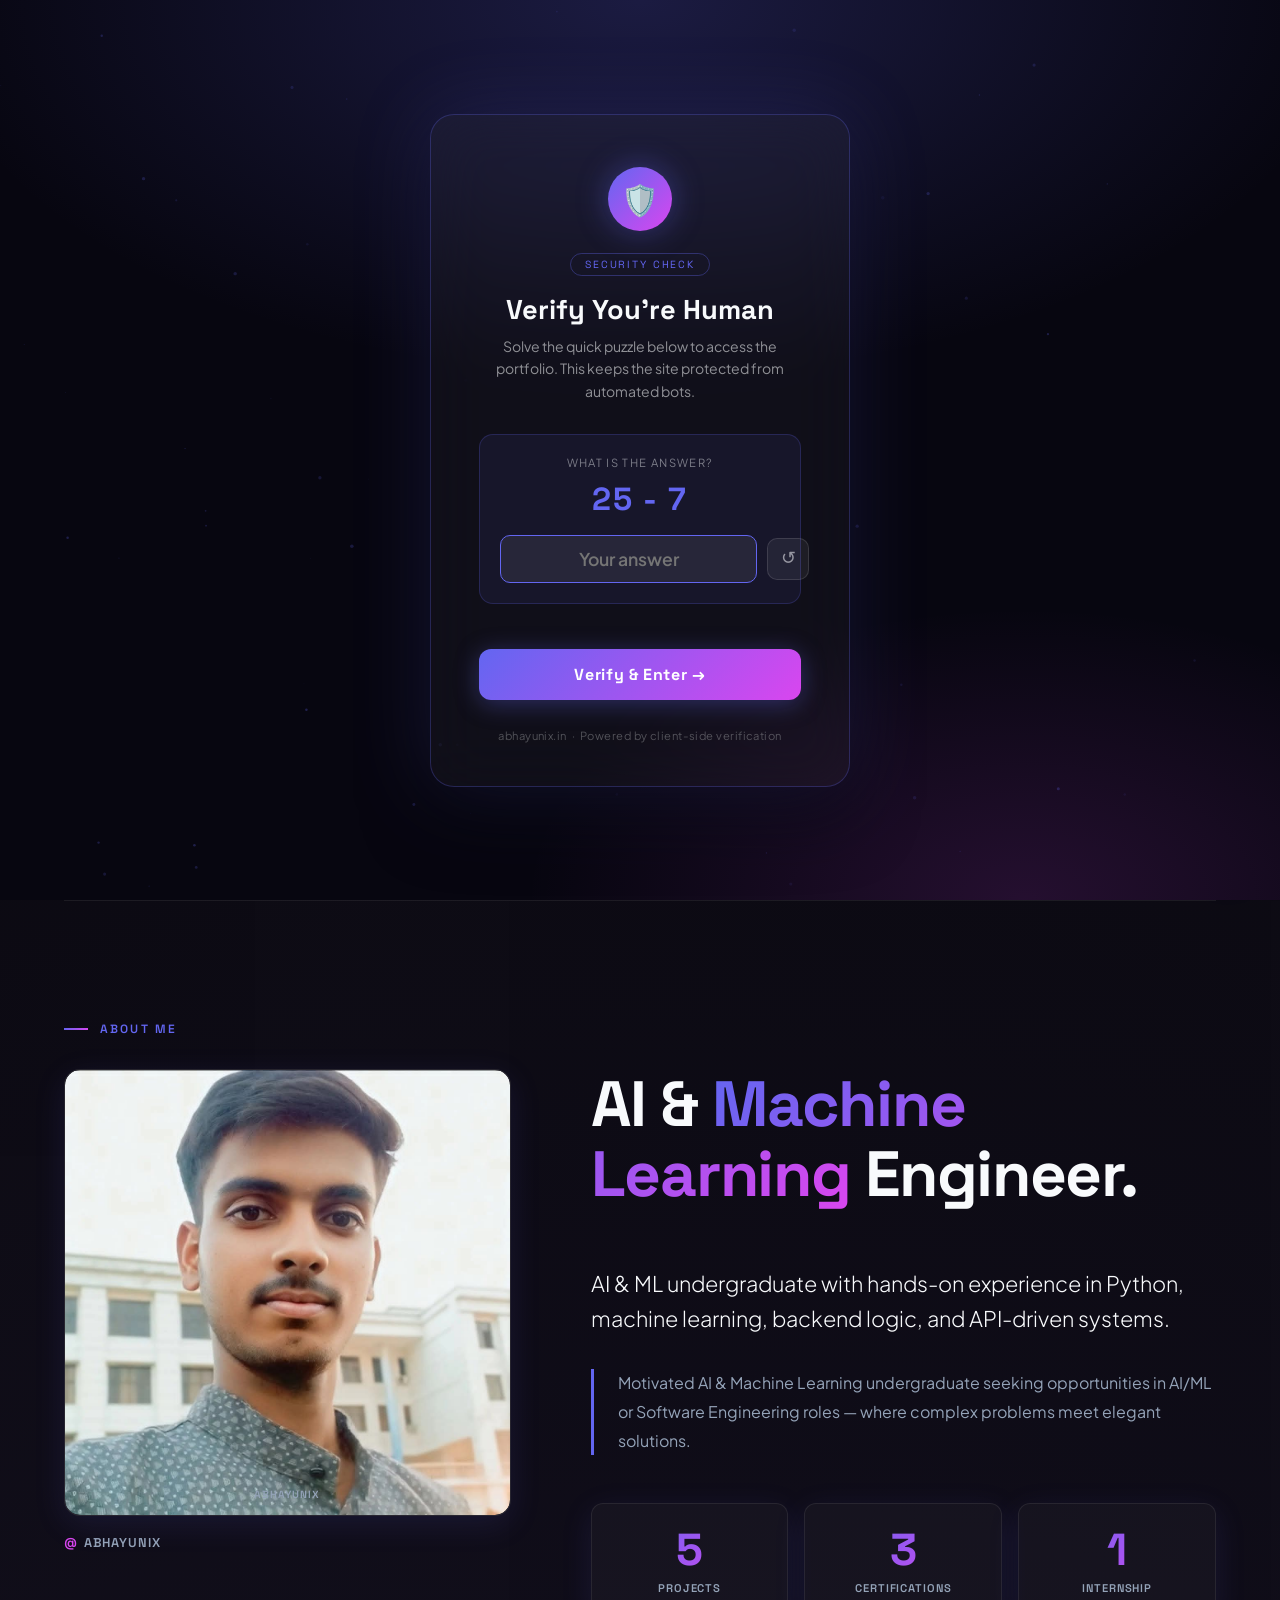
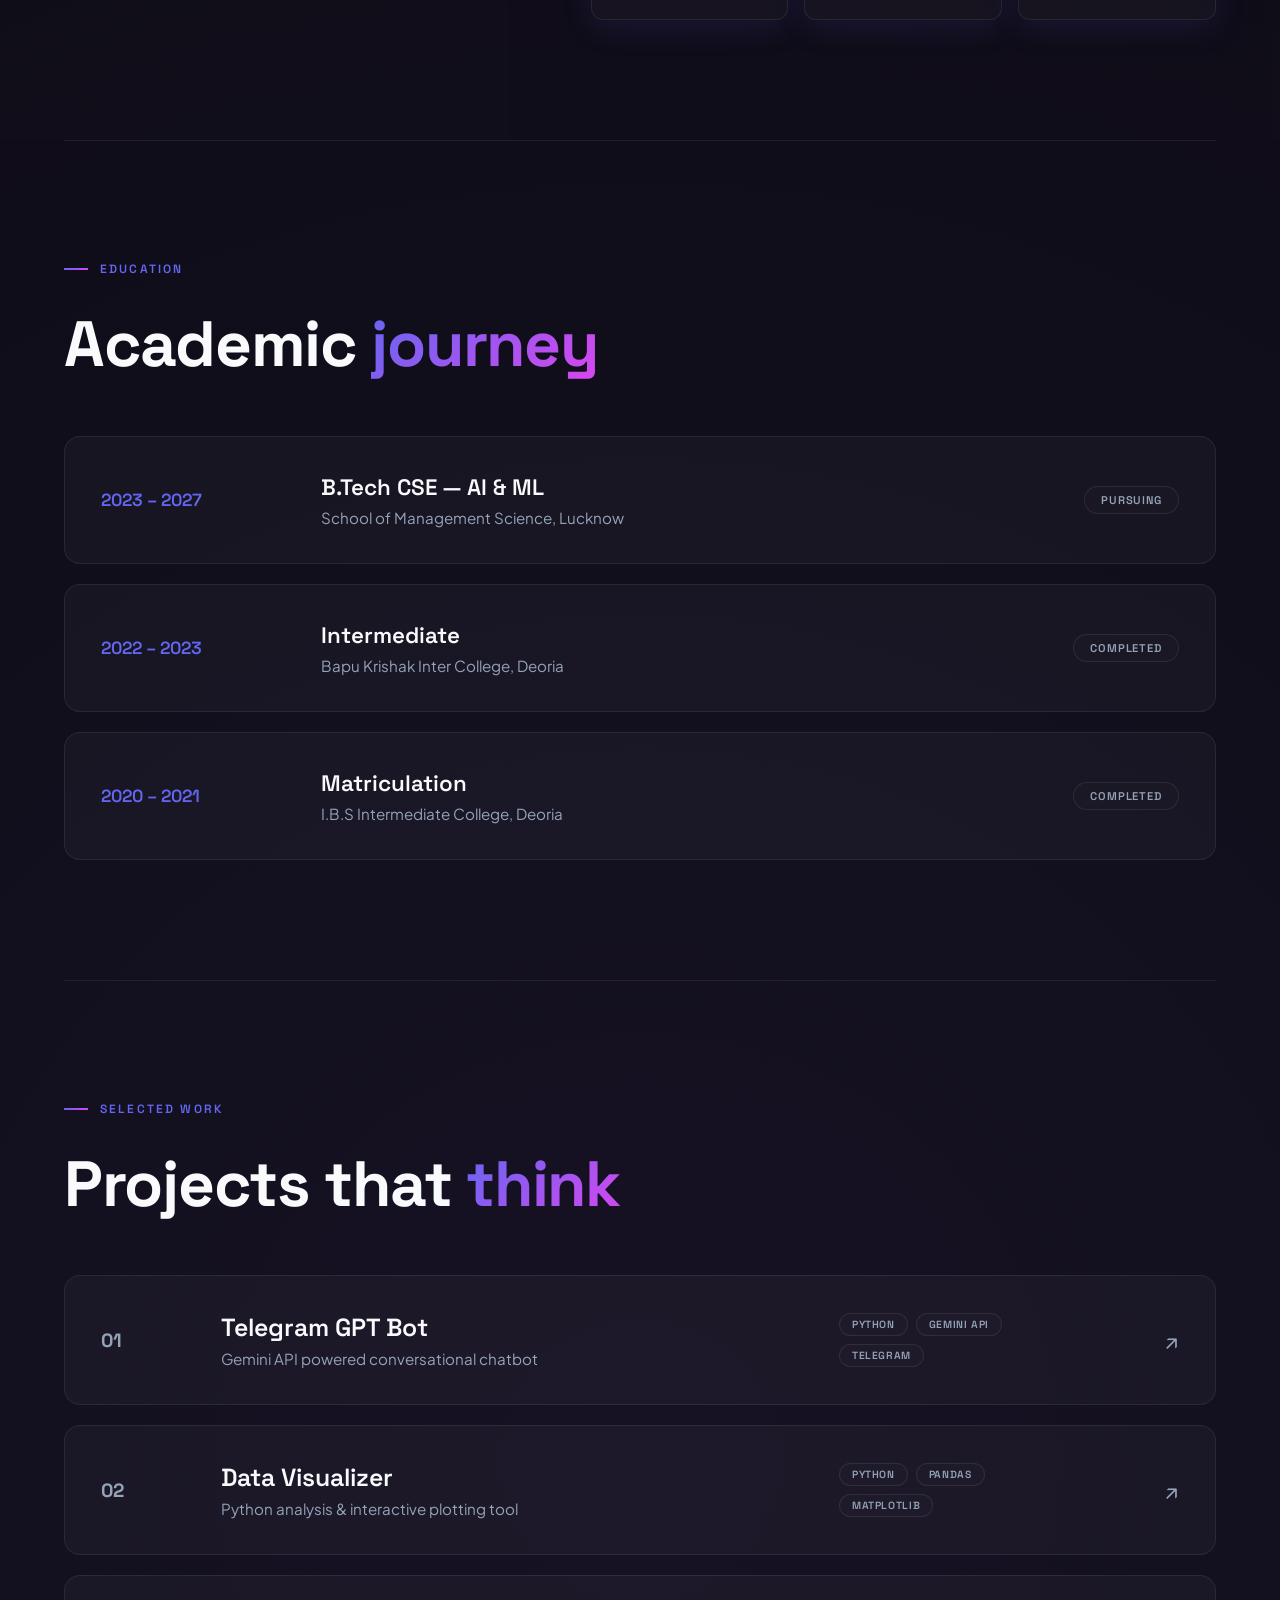
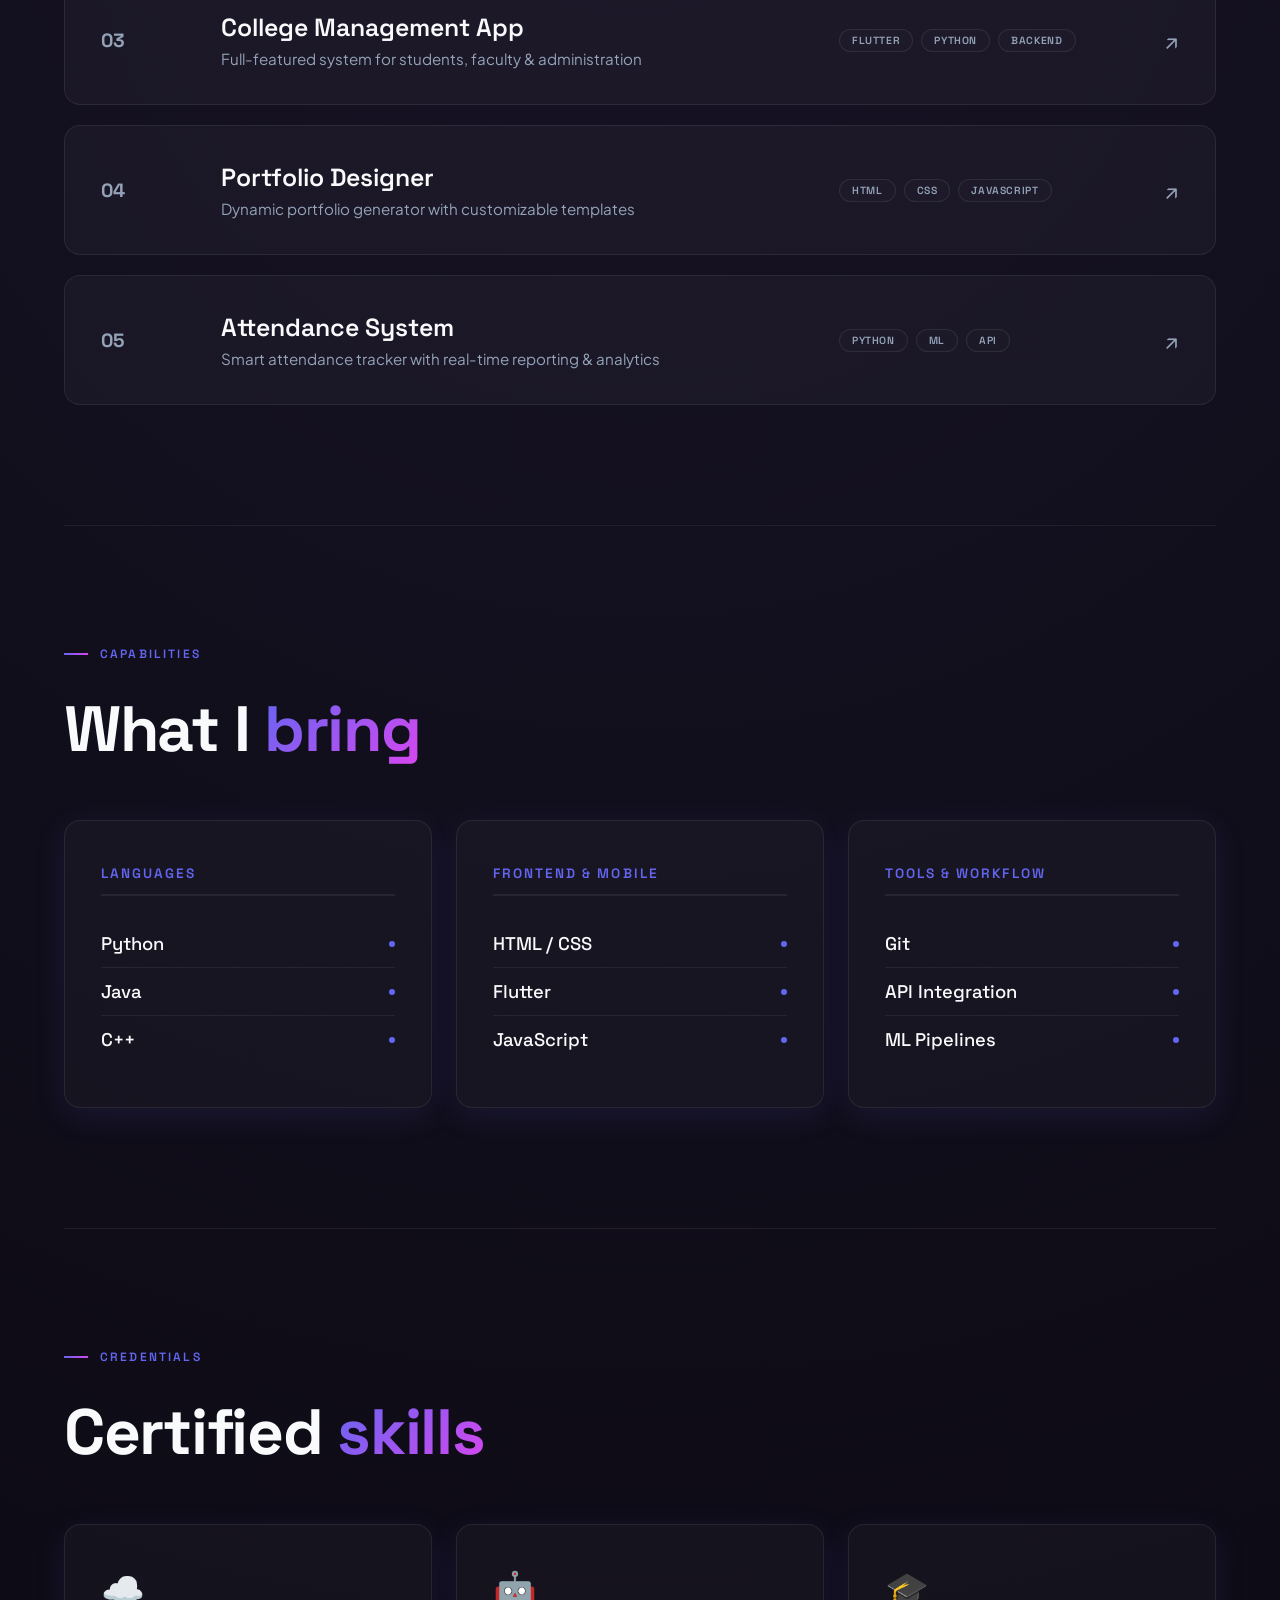
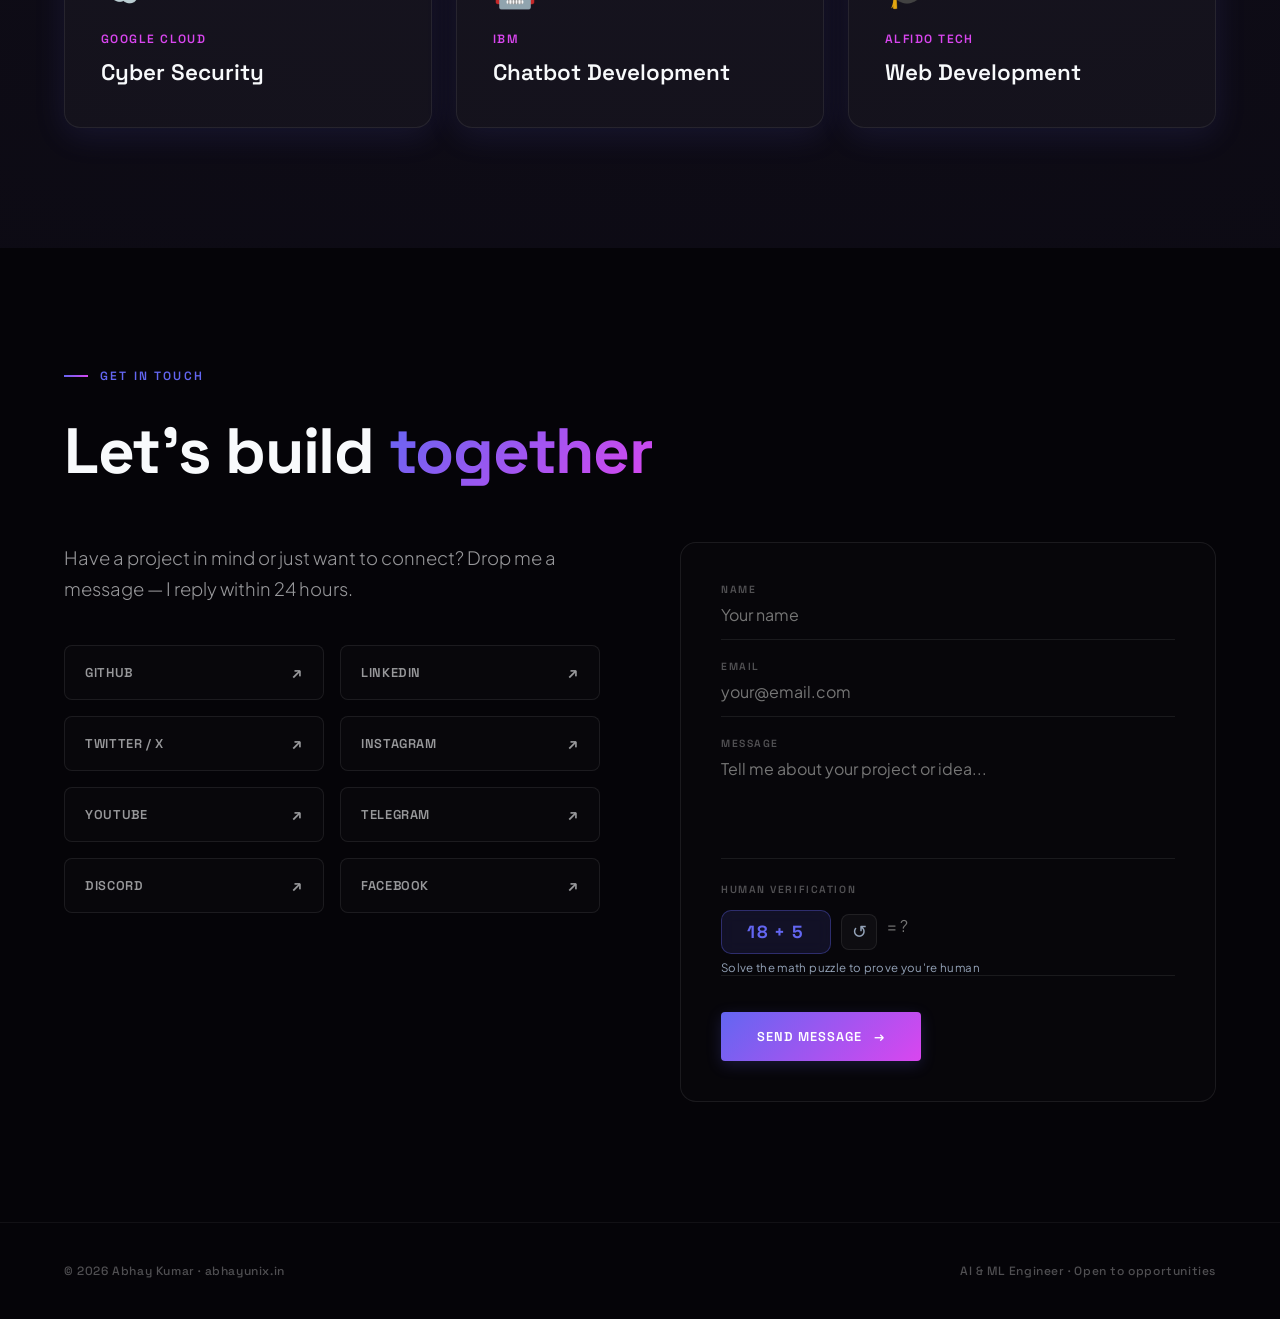
==== commit 022fd377: "Refactor cursor styles and responsive design Updated various CSS properties for cursor and responsiv" ====
--- a/index.html
+++ b/index.html
@@ -235,26 +235,28 @@
 
     /* ══ CURSOR ══ */
     #cur {
+      display: none;
       position: fixed;
       width: 8px;
       height: 8px;
       background: var(--accent);
       border-radius: 50%;
       pointer-events: none;
-      z-index: 9999;
+      z-index: 100001;
       transform: translate(-50%, -50%);
       transition: width 0.2s, height 0.2s, background 0.2s;
       box-shadow: 0 0 10px var(--accent);
     }
 
     #curR {
+      display: none;
       position: fixed;
       width: 30px;
       height: 30px;
       border: 1.5px solid var(--accent);
       border-radius: 50%;
       pointer-events: none;
-      z-index: 9998;
+      z-index: 100000;
       transform: translate(-50%, -50%);
       transition: all 0.18s ease-out;
       opacity: 0.4;
@@ -2265,6 +2267,52 @@
     }
 
     @media (max-width: 600px) {
+      .hv-card {
+        padding: 32px 20px 28px;
+        border-radius: 18px;
+      }
+
+      .hv-icon {
+        width: 48px;
+        height: 48px;
+        font-size: 1.4rem;
+        margin-bottom: 16px;
+      }
+
+      .hv-badge {
+        font-size: 0.6rem;
+        margin-bottom: 14px;
+        padding: 3px 10px;
+      }
+
+      .hv-title {
+        font-size: 1.4rem;
+        margin-bottom: 6px;
+      }
+
+      .hv-sub {
+        font-size: 0.8rem;
+        margin-bottom: 20px;
+        line-height: 1.5;
+      }
+
+      .hv-puzzle {
+        padding: 16px;
+        margin-bottom: 12px;
+      }
+
+      .hv-puzzle-eq {
+        font-size: 1.6rem;
+        margin-bottom: 10px;
+        min-height: 2rem;
+      }
+
+      .hv-verify-btn {
+        padding: 12px;
+        margin-top: 10px;
+        font-size: 0.9rem;
+      }
+
       nav {
         padding: 16px 20px;
       }
@@ -2520,7 +2568,7 @@
       background: var(--card-bg);
       color: var(--soft);
       font-size: 1.1rem;
-      cursor: pointer;
+      cursor: none;
       transition: all 0.2s;
       display: flex;
       align-items: center;
@@ -2548,6 +2596,7 @@
 
     .captcha-row input[type=number] {
       -moz-appearance: textfield;
+      appearance: textfield;
     }
 
     .captcha-hint {
@@ -2608,7 +2657,8 @@
       align-items: center;
       justify-content: center;
       background: #070610;
-      overflow: hidden;
+      overflow-y: auto;
+      padding: 20px;
       transition: opacity 0.7s ease, visibility 0.7s ease;
     }
 
@@ -2644,6 +2694,7 @@
       padding: 52px 48px 44px;
       max-width: 420px;
       width: 90%;
+      margin: auto;
       text-align: center;
       box-shadow: 0 0 80px rgba(99, 102, 241, 0.18), 0 32px 64px rgba(0, 0, 0, 0.5);
       animation: hvCardIn 0.8s cubic-bezier(0.34, 1.56, 0.64, 1) both;
@@ -2767,6 +2818,7 @@
       outline: none;
       transition: border-color 0.2s;
       -moz-appearance: textfield;
+      appearance: textfield;
     }
 
     .hv-ans-input::-webkit-inner-spin-button,
@@ -2818,7 +2870,7 @@
       background: rgba(255, 255, 255, 0.06);
       color: rgba(248, 250, 252, 0.55);
       font-size: 1.1rem;
-      cursor: pointer;
+      cursor: none;
       transition: all 0.2s;
       display: flex;
       align-items: center;
@@ -2844,7 +2896,7 @@
       font-family: var(--font-title);
       font-weight: 700;
       letter-spacing: 0.04em;
-      cursor: pointer;
+      cursor: none;
       transition: opacity 0.2s, transform 0.2s, box-shadow 0.2s;
       box-shadow: 0 4px 24px rgba(99, 102, 241, 0.35);
       position: relative;
